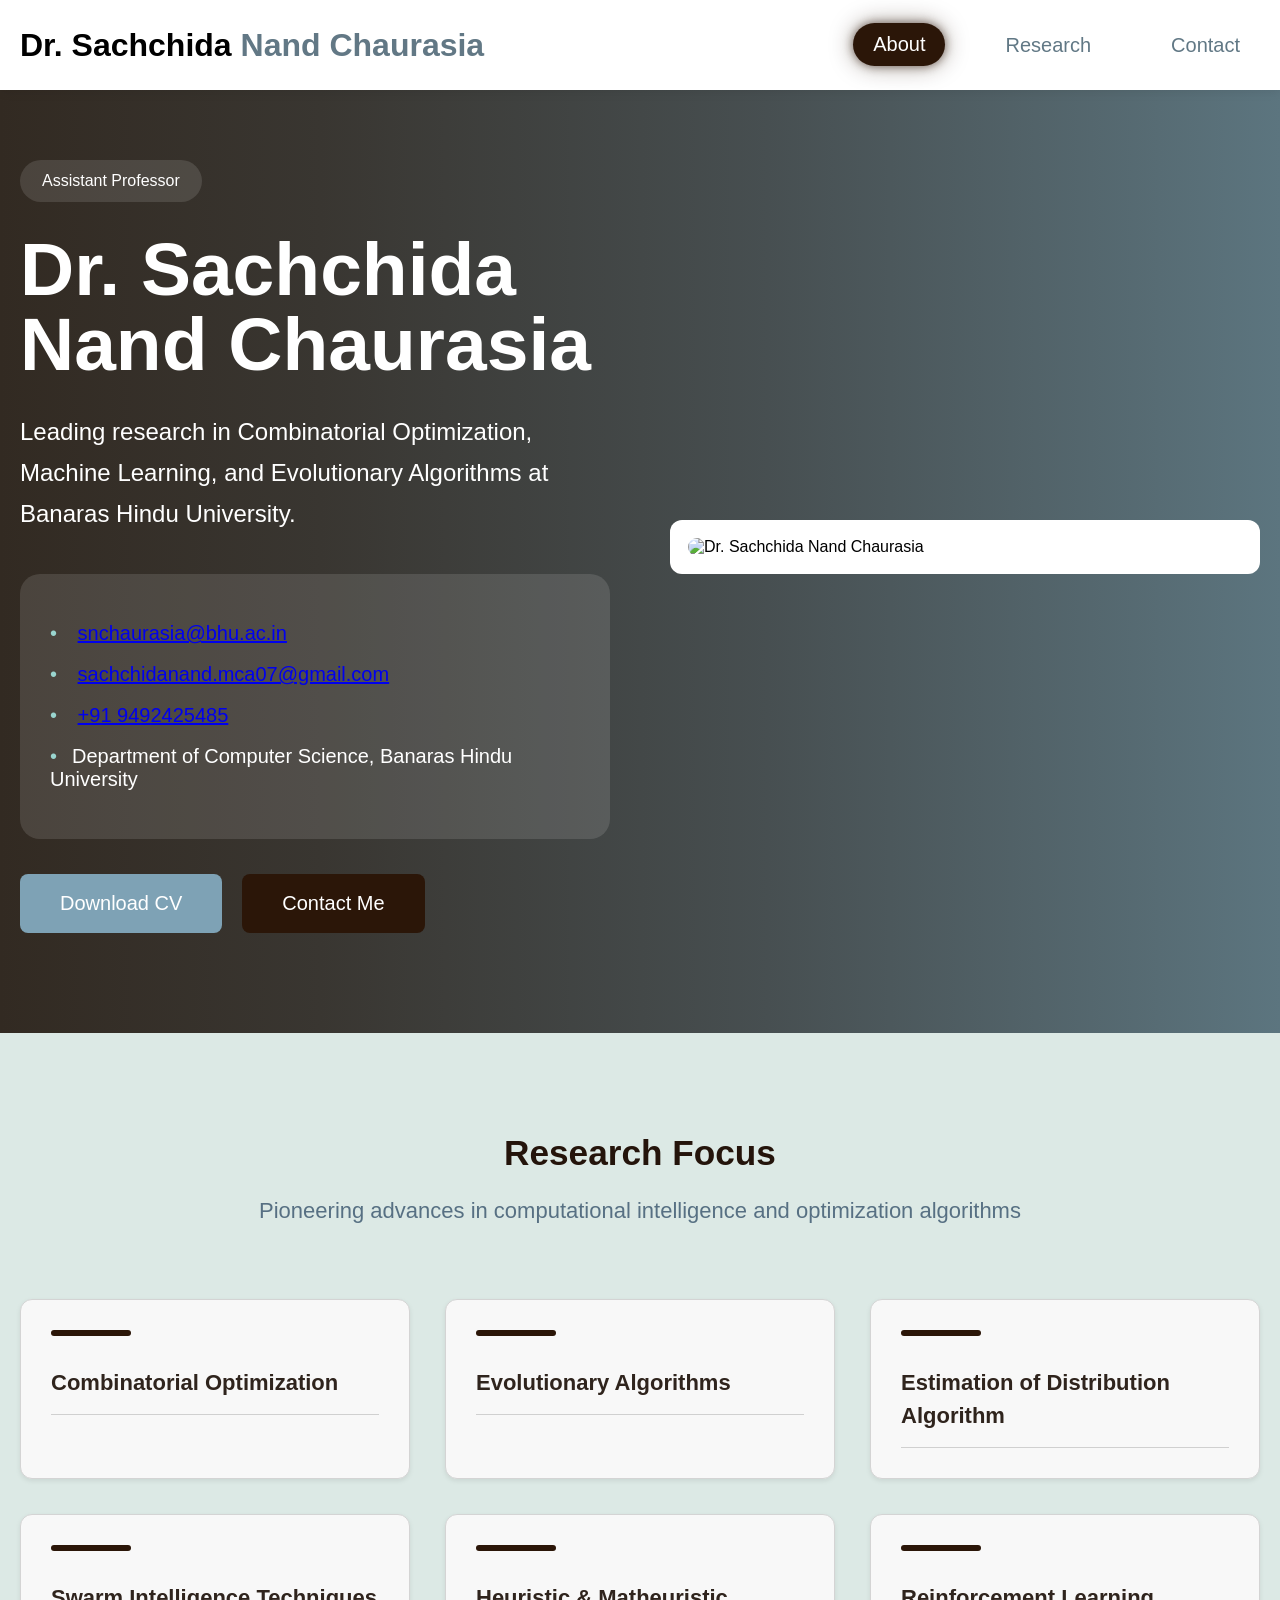
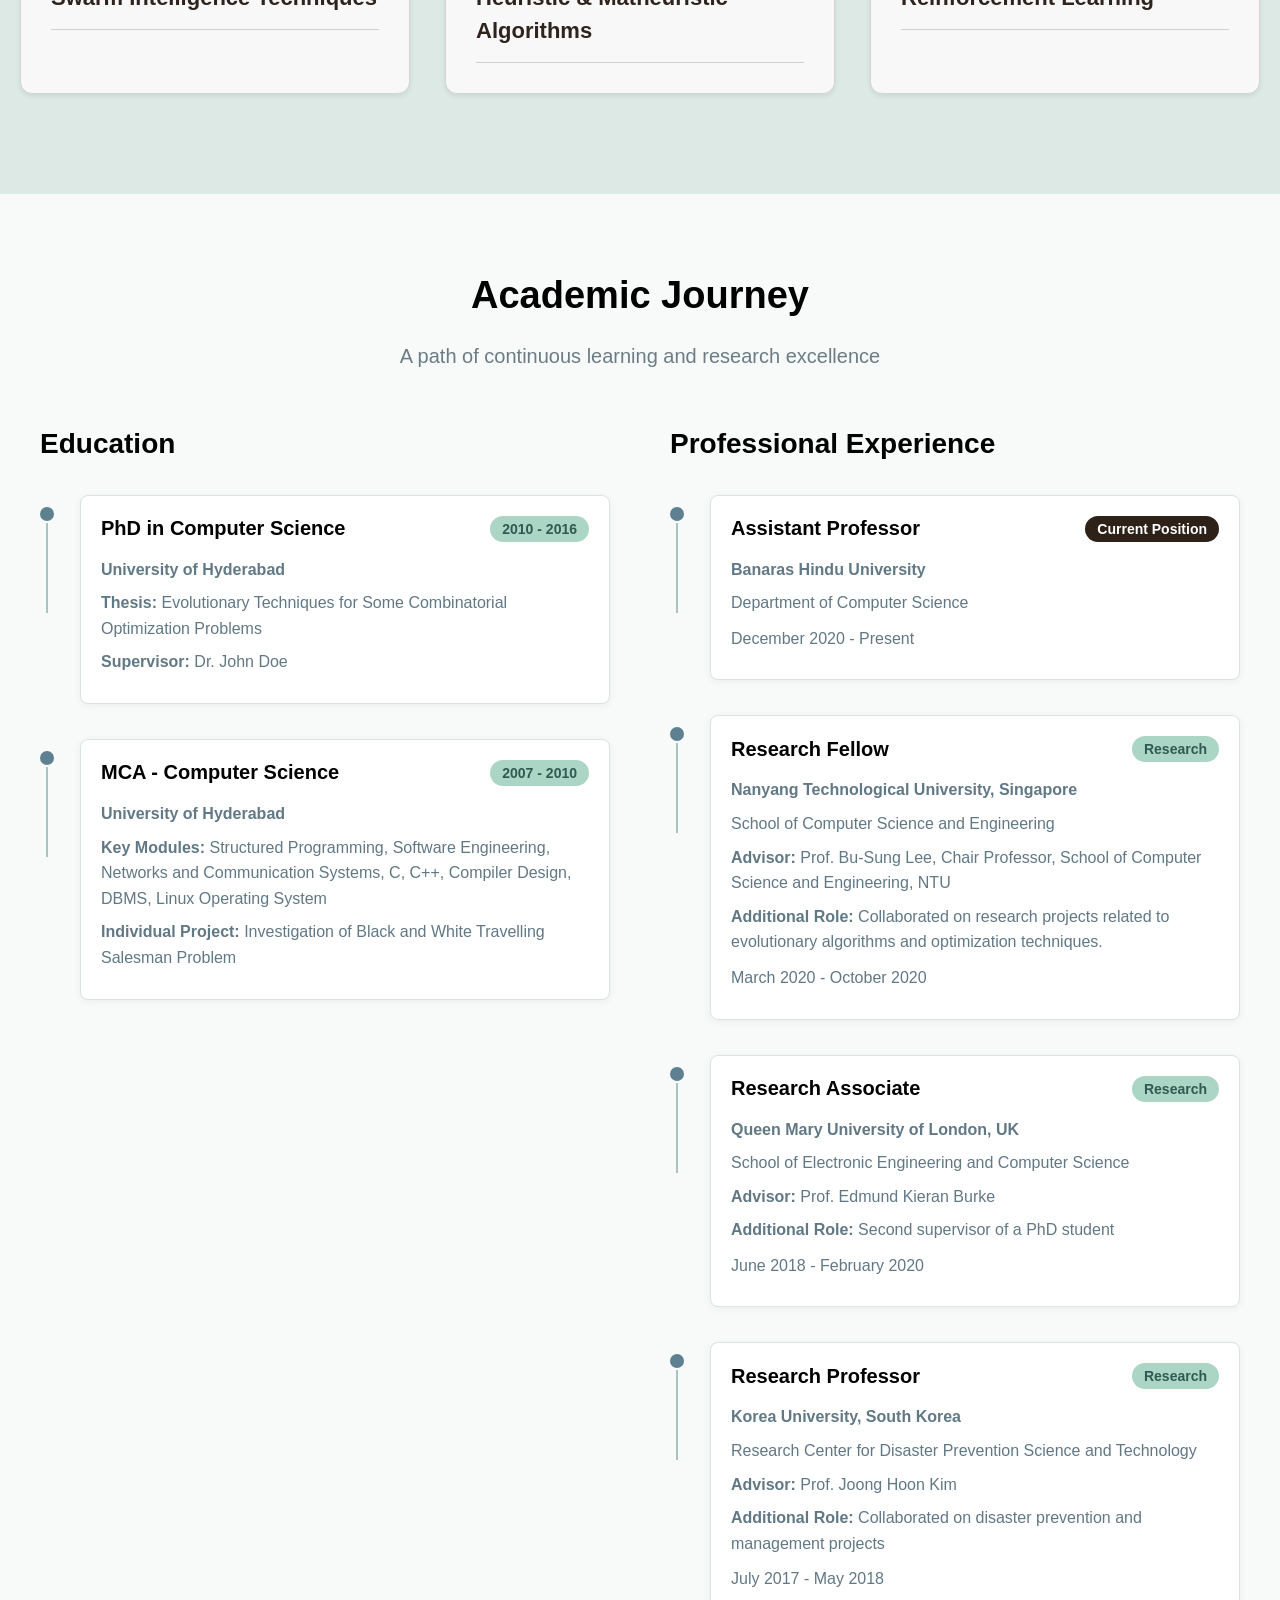
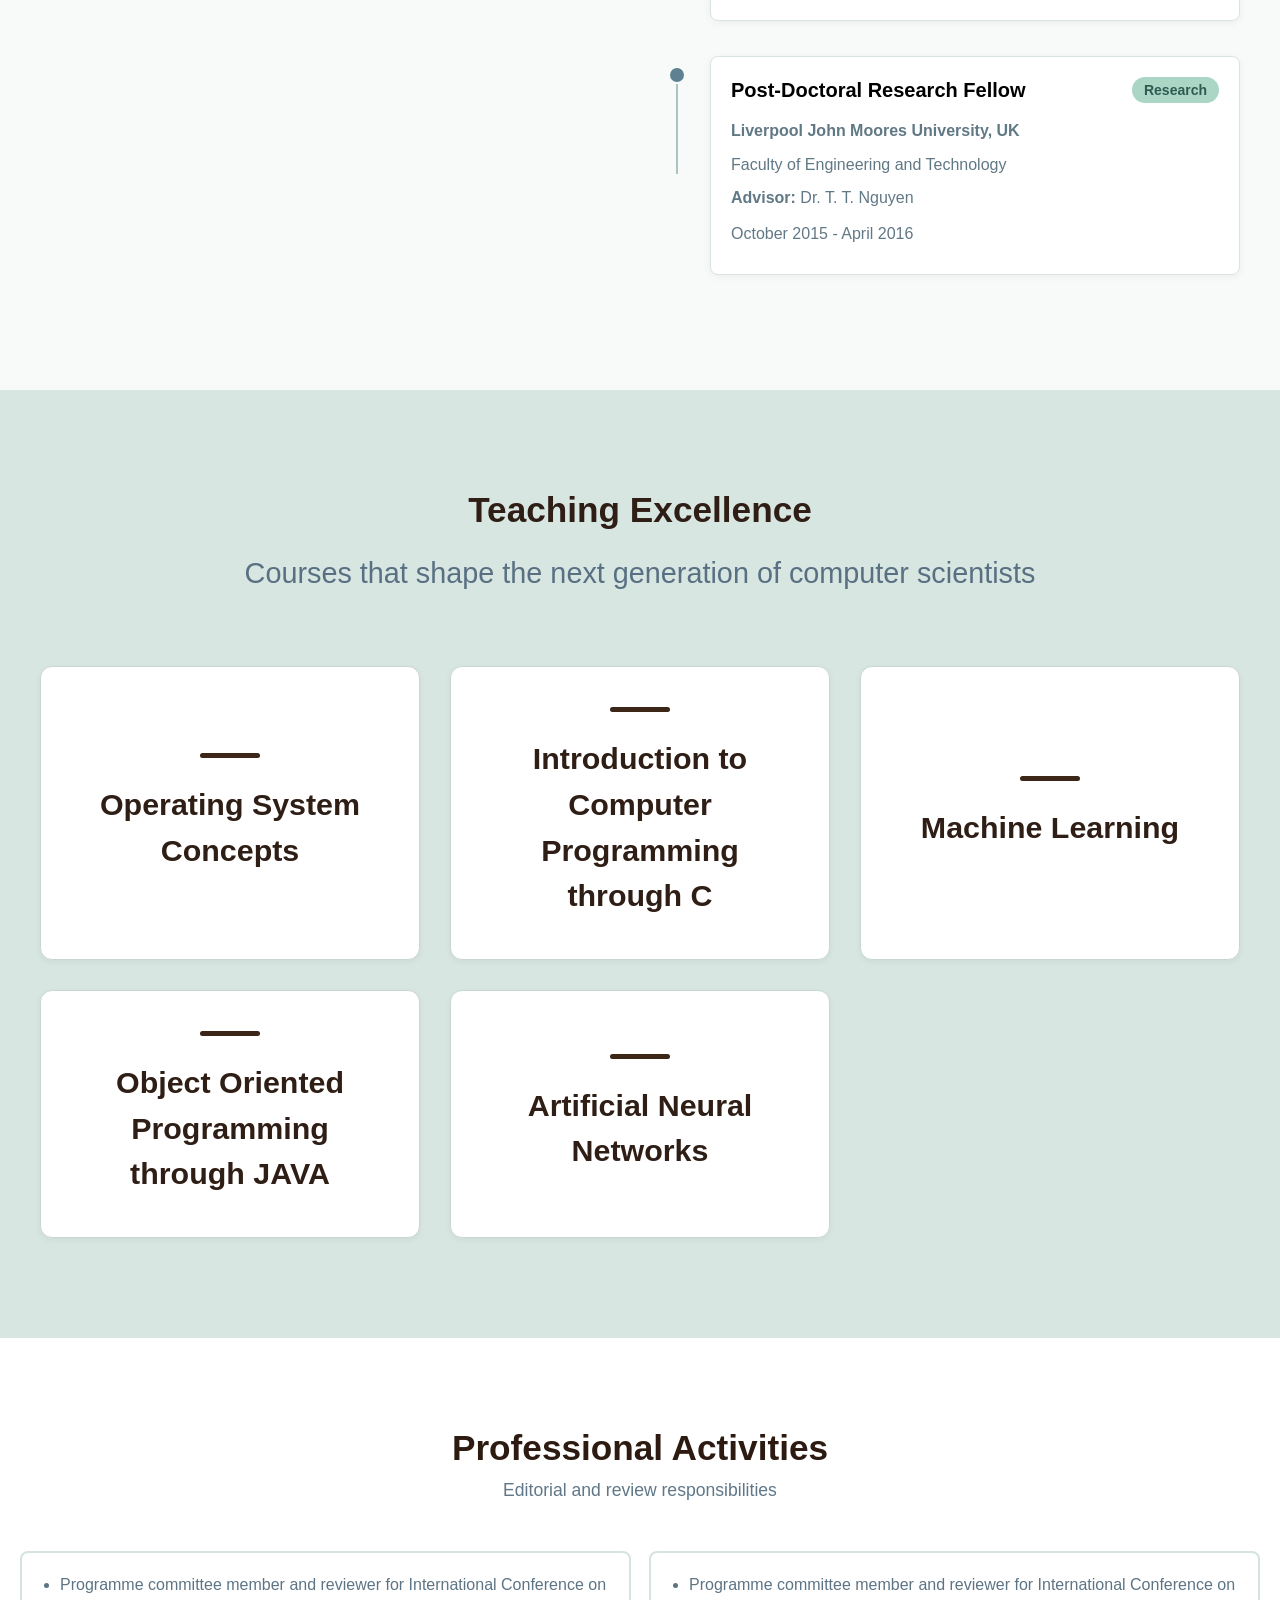
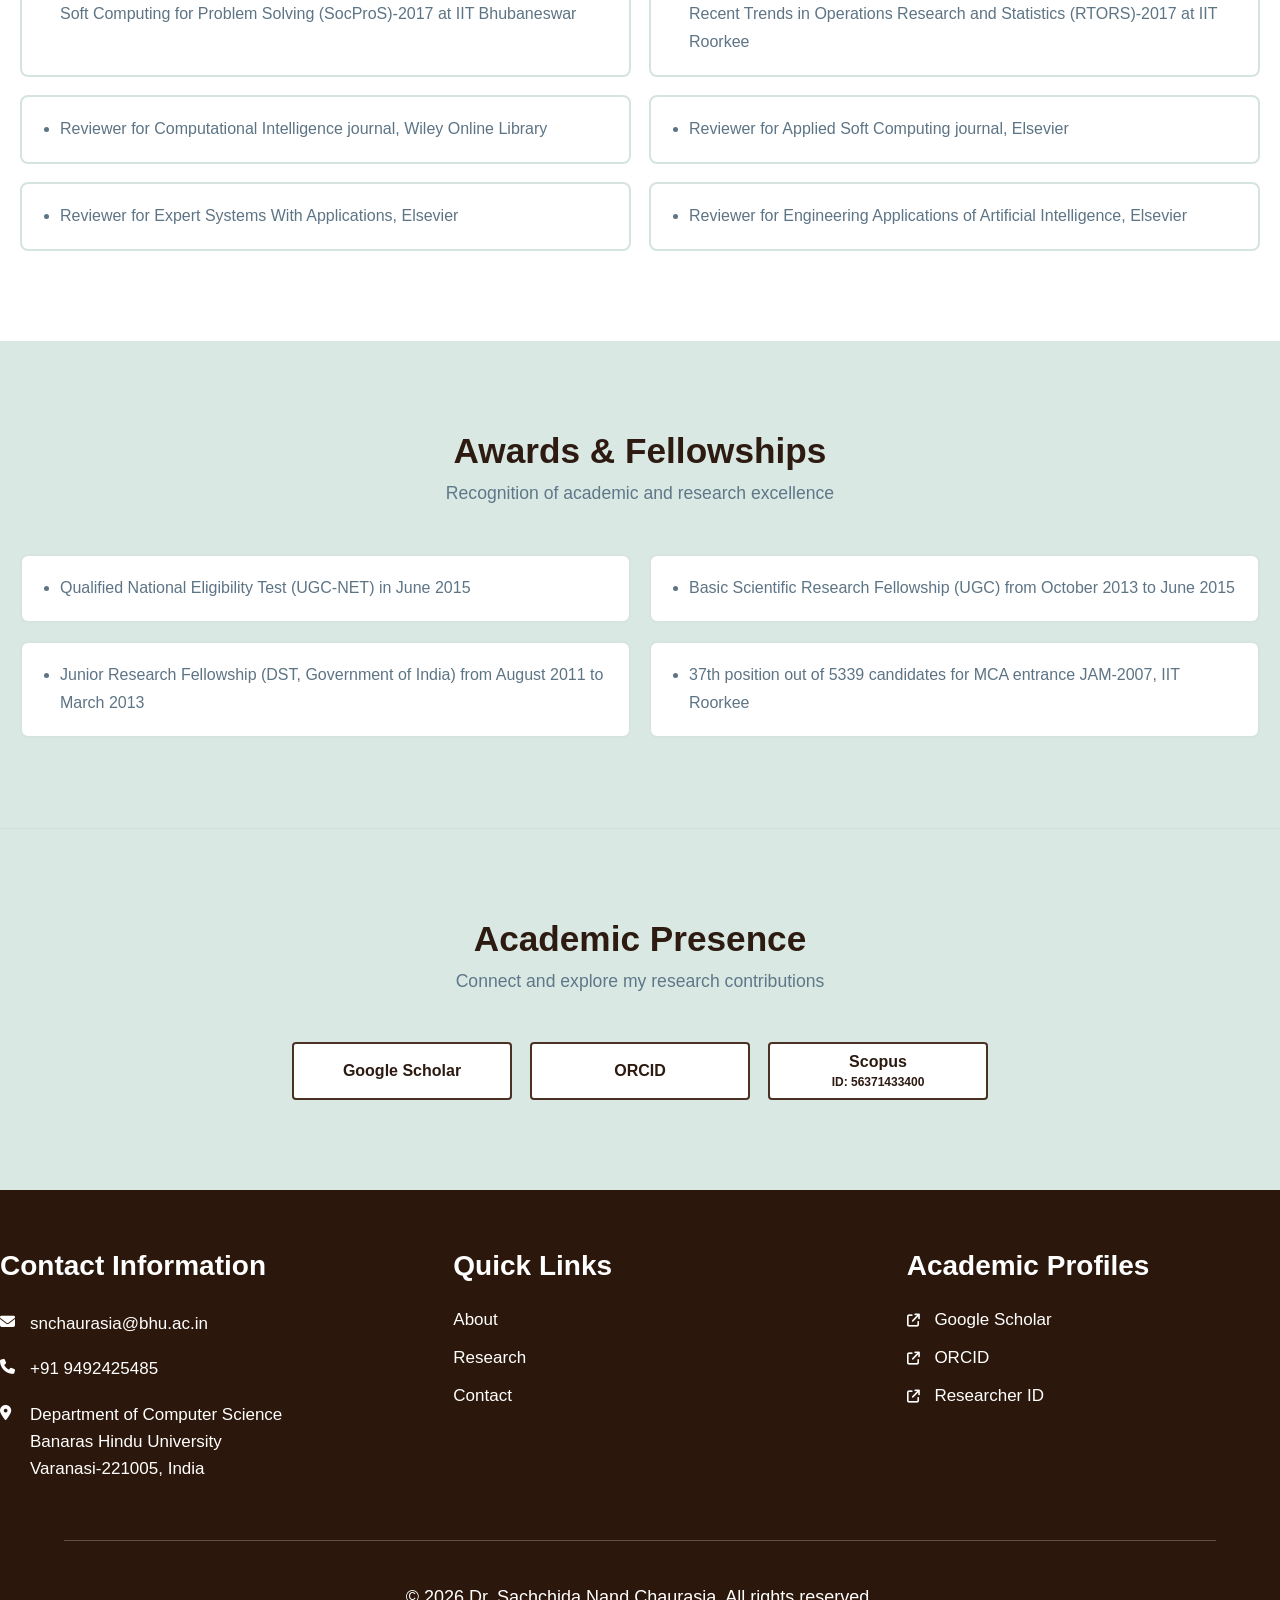
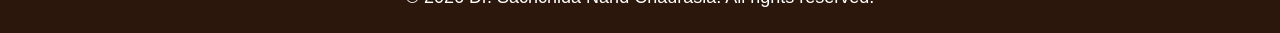
==== index.html @ 8d9a961c "Update index.html" ====
<!DOCTYPE html>
<html lang="en">

<!-- <head>
    <meta charset="UTF-8">
    <meta name="viewport" content="width=device-width, initial-scale=1.0">
    <title>Dr. Sachchida Nand Chaurasia</title>

    <link rel="stylesheet" href="style.css">
</head> -->

<head>
    <link rel="preload"
      as="image"
      href="images/profile.jpg">
    <meta charset="UTF-8">
    <meta name="viewport" content="width=device-width, initial-scale=1.0">

    <title>Dr. Sachchida Nand Chaurasia | Assistant Professor | BHU</title>

    <!-- SEO -->
    <meta name="description"
        content="Official website of Dr. Sachchida Nand Chaurasia, Assistant Professor, Department of Computer Science, Banaras Hindu University. Research interests include Combinatorial Optimization, Machine Learning, Evolutionary Algorithms, Reinforcement Learning, and Swarm Intelligence.">

    <meta name="author" content="Dr. Sachchida Nand Chaurasia">

    <meta name="keywords"
        content="Sachchida Nand Chaurasia, BHU, Computer Science, Machine Learning, Evolutionary Algorithms, Combinatorial Optimization, Reinforcement Learning, Research">

    <meta name="robots" content="index, follow">
    <meta name="googlebot" content="index, follow">

    <!-- Theme Color -->
    <meta name="theme-color" content="#2b1608">

    <!-- Canonical URL -->
    <link rel="canonical" href="https://vikasyadav072007-pixel.github.io/mywebsite/">

    <!-- Favicon -->
    <link rel="icon" type="image/png" sizes="32x32" href="bhulogo.png">
<link rel="apple-touch-icon" href="bhulogo.png">

    <!-- Open Graph (WhatsApp, LinkedIn, Facebook Preview) -->
    <meta property="og:title" content="Dr. Sachchida Nand Chaurasia | Assistant Professor | BHU">

    <meta property="og:description"
        content="Assistant Professor, Department of Computer Science, Banaras Hindu University. Research in Combinatorial Optimization, Machine Learning and Evolutionary Algorithms.">

    <meta property="og:type" content="website">

    <meta property="og:url" content="https://vikasyadav072007-pixel.github.io/mywebsite/">

    <meta property="og:site_name" content="Dr. Sachchida Nand Chaurasia">
    <meta property="og:locale"
content="en_US">

   <meta property="og:image"
content="https://vikasyadav072007-pixel.github.io/mywebsite/images/share-preview.jpg">
    <meta property="og:image:secure_url"
content="https://vikasyadav072007-pixel.github.io/mywebsite/images/share-preview.jpg">
    <meta property="og:image:width" content="1200">
<meta property="og:image:height" content="630">
    <meta property="og:image:type" content="image/jpeg">

<meta property="og:image:alt"
content="Dr. Sachchida Nand Chaurasia, Assistant Professor, Banaras Hindu University">

    <!-- Twitter / X Preview -->
    <meta name="twitter:card" content="summary_large_image">

    <meta name="twitter:title" content="Dr. Sachchida Nand Chaurasia | Assistant Professor | BHU">

    <meta name="twitter:description"
        content="Assistant Professor, Department of Computer Science, Banaras Hindu University.">

   <meta name="twitter:image"
content="https://vikasyadav072007-pixel.github.io/mywebsite/images/share-preview.jpg">
    <meta name="twitter:url"
content="https://vikasyadav072007-pixel.github.io/mywebsite/">
    <meta name="twitter:image:alt"
content="Dr. Sachchida Nand Chaurasia">

    <!-- Google Fonts -->
    <link rel="preconnect" href="https://fonts.googleapis.com">

    <link rel="preconnect" href="https://fonts.gstatic.com" crossorigin>

    <link href="https://fonts.googleapis.com/css2?family=Inter:wght@300;400;500;600;700&display=swap" rel="stylesheet">

    <!-- Main CSS -->
    <link rel="stylesheet" href="style.css">
    <link rel="stylesheet" href="https://cdnjs.cloudflare.com/ajax/libs/font-awesome/6.6.0/css/all.min.css">

</head>

<body>
    <nav>
        <div class="nav-container">

            <div class="logo">
                Dr. Sachchida <span>Nand Chaurasia</span>
            </div>

            <div class="menu-toggle">
                ☰
            </div>

            <div class="nav-links">
                <a href="index.html" class="active">About</a>
                <a href="res.html">Research</a>
                <a href="contact222222.html">Contact</a>
            </div>

        </div>
    </nav>

    <!-- <nav>
        <div class="nav-container">

            <div class="logo">
                Dr. Sachchida <span>Nand Chaurasia</span>
            </div>

            <div class="nav-links">
                <a href="index.html" class="active">About</a>
                <a href="https://nand-scholar-space.vercel.app/research">Research</a>
                <a href="contact222222.html">Contact</a>
            </div>
        </div>
    </nav> -->

    <section id="about" class="hero">
        <div class="hero-container">

            <div class="left">

                <div class="tag">
                    Assistant Professor
                </div>

                <h1>
                    Dr. Sachchida Nand
                    Chaurasia
                </h1>

                <p class="description">
                    Leading research in Combinatorial Optimization,
                    Machine Learning, and Evolutionary Algorithms
                    at Banaras Hindu University.
                </p>

                <div class="info-box">
                    <ul>
                        <li>
                            <a href="mailto:snchaurasia@bhu.ac.in">
                                snchaurasia@bhu.ac.in
                            </a>
                        </li>
                        <li>
                            <a href="mailto:sachchidanand.mca07@gmail.com">
                                sachchidanand.mca07@gmail.com
                            </a>
                        </li>
                        <!-- <li>sachchidanand.mca07@gmail.com</li> -->
                        <li>
                            <a href="tel:+919492425485">
                                +91 9492425485
                            </a>
                        </li>
                        <li>Department of Computer Science, Banaras Hindu University</li>
                    </ul>
                </div>

                <div class="buttons">
                    <a href="Sachchida_CV.pdf" target="_blank" download class="btn cv">
                        Download CV
                    </a>

                    <a href="contact222222.html" class="btn contact">
                        Contact Me
                    </a>
                </div>

            </div>

            <div class="image-card">
                <img src="https://nand-scholar-space.vercel.app/assets/file-bHe4tabh.jpeg" loading="lazy"
                    alt="Dr. Sachchida Nand Chaurasia">
            </div>
        </div>
    </section>
    <!-- Research Focus Section -->

    <section id="research">
        <div class="container">
            <div class="research-header">

                <h2>Research Focus</h2>

                <p>
                    Pioneering advances in computational intelligence
                    and optimization algorithms
                </p>

            </div>

            <div class="research-grid">

                <div class="research-card">
                    <div class="line"></div>
                    <h3>Combinatorial Optimization</h3>
                </div>

                <div class="research-card">
                    <div class="line"></div>
                    <h3>Evolutionary Algorithms</h3>
                </div>

                <div class="research-card">
                    <div class="line"></div>
                    <h3>Estimation of Distribution Algorithm</h3>
                </div>

                <div class="research-card">
                    <div class="line"></div>
                    <h3>Swarm Intelligence Techniques</h3>
                </div>

                <div class="research-card">
                    <div class="line"></div>
                    <h3>Heuristic & Matheuristic Algorithms</h3>
                </div>

                <div class="research-card">
                    <div class="line"></div>
                    <h3>Reinforcement Learning</h3>
                </div>

            </div>
        </div>
    </section>
    <section id="academic-journey">
        <div class="container">

            <!-- Section Heading -->
            <div class="section-header">
                <h1>Academic Journey</h1>
                <br>
                <p>A path of continuous learning and research excellence</p>
            </div>

            <div class="timeline-wrapper">

                <!-- ================= EDUCATION ================= -->
                <div class="timeline-column">
                    <h2>Education</h2>

                    <div class="timeline">

                        <!-- PhD -->
                        <div class="timeline-item">
                            <div class="timeline-dot"></div>

                            <div class="card">
                                <div class="card-top">
                                    <h3>PhD in Computer Science</h3>
                                    <span class="badge"><b>2010 - 2016</b></span>
                                </div>

                                <p class="university">University of Hyderabad</p>

                                <p>
                                    <strong>Thesis:</strong> Evolutionary Techniques for Some
                                    Combinatorial Optimization Problems
                                </p>

                                <p>
                                    <strong>Supervisor:</strong> Dr. John Doe
                                </p>
                            </div>
                        </div>

                        <!-- MCA -->
                        <div class="timeline-item">
                            <div class="timeline-dot"></div>

                            <div class="card">
                                <div class="card-top">
                                    <h3>MCA - Computer Science</h3>
                                    <span class="badge"><b>2007 - 2010</b></span>
                                </div>

                                <p class="university">University of Hyderabad</p>

                                <p>
                                    <strong>Key Modules:</strong> Structured Programming,
                                    Software Engineering, Networks and Communication Systems,
                                    C, C++, Compiler Design, DBMS, Linux Operating System
                                </p>

                                <p>
                                    <strong>Individual Project:</strong>
                                    Investigation of Black and White Travelling Salesman Problem
                                </p>
                            </div>
                        </div>

                    </div>
                </div>

                <!-- ================= EXPERIENCE ================= -->
                <div class="timeline-column">
                    <h2>Professional Experience</h2>

                    <div class="timeline">

                        <!-- Assistant Professor -->
                        <div class="timeline-item">
                            <div class="timeline-dot"></div>

                            <div class="card">
                                <div class="card-top">
                                    <h3>Assistant Professor</h3>
                                    <span class="badge dark"><b>Current Position</b></span>
                                </div>

                                <p class="university">
                                    Banaras Hindu University
                                </p>

                                <p>Department of Computer Science</p>

                                <p class="date">
                                    December 2020 - Present
                                </p>
                            </div>
                        </div>

                        <!-- Research Fellow -->
                        <div class="timeline-item">
                            <div class="timeline-dot"></div>

                            <div class="card">
                                <div class="card-top">
                                    <h3>Research Fellow</h3>
                                    <span class="badge"><b>Research</b></span>
                                </div>

                                <p class="university">
                                    Nanyang Technological University, Singapore
                                </p>

                                <p>
                                    School of Computer Science and Engineering
                                </p>

                                <p>
                                    <strong>Advisor:</strong> Prof. Bu-Sung Lee, Chair Professor, School of Computer
                                    Science and Engineering, NTU

                                </p>

                                <p>
                                    <strong>Additional Role:</strong>
                                    Collaborated on research projects related to
                                    evolutionary algorithms and optimization techniques.
                                </p>

                                <p class="date">
                                    March 2020 - October 2020
                                </p>
                            </div>
                        </div>

                        <!-- Research Associate -->
                        <div class="timeline-item">
                            <div class="timeline-dot"></div>

                            <div class="card">
                                <div class="card-top">
                                    <h3>Research Associate</h3>
                                    
                                    <span class="badge"><b>Research</b></span>
                                </div>

                                <p class="university">
                                    Queen Mary University of London, UK
                                </p>

                                <p>
                                    School of Electronic Engineering and Computer Science
                                </p>

                                <p>
                                    <strong>Advisor:</strong>
                                    Prof. Edmund Kieran Burke
                                </p>

                                <p>
                                    <strong>Additional Role:</strong>
                                    Second supervisor of a PhD student
                                </p>

                                <p class="date">
                                    June 2018 - February 2020
                                </p>
                            </div>
                        </div>

                        <!-- Research Professor -->
                        <div class="timeline-item">
                            <div class="timeline-dot"></div>

                            <div class="card">
                                <div class="card-top">
                                    <h3>Research Professor</h3>
                                    <span class="badge"><b>Research</b></span>
                                </div>

                                <p class="university">
                                    Korea University, South Korea
                                </p>

                                <p>
                                    Research Center for Disaster Prevention Science and Technology
                                </p>

                                <p>
                                    <strong>Advisor:</strong>
                                    Prof. Joong Hoon Kim
                                </p>

                                <p>
                                    <strong>Additional Role:</strong>
                                    Collaborated on disaster prevention and management projects
                                </p>

                                <p class="date">
                                    July 2017 - May 2018
                                </p>
                            </div>
                        </div>

                        <!-- Post Doctoral Fellow -->
                        <div class="timeline-item">
                            <div class="timeline-dot"></div>

                            <div class="card">
                                <div class="card-top">
                                    <h3>Post-Doctoral Research Fellow</h3>
                                    <span class="badge"><b>Research</b></span>
                                </div>

                                <p class="university">
                                    Liverpool John Moores University, UK
                                </p>

                                <p>
                                    Faculty of Engineering and Technology
                                </p>

                                <p>
                                    <strong>Advisor:</strong>
                                    Dr. T. T. Nguyen
                                </p>

                                <p class="date">
                                    October 2015 - April 2016
                                </p>
                            </div>
                        </div>

                    </div>
                </div>

            </div>

        </div>
    </section>
    <section id="teaching-excellence">
        <div class="container">

            <div class="section-header">
                <h2>Teaching Excellence</h2>
                <p>Courses that shape the next generation of computer scientists</p>
            </div>

            <div class="courses-grid">

                <div class="course-card">
                    <span class="card-line"></span>
                    <h3>Operating System Concepts</h3>
                </div>

                <div class="course-card">
                    <span class="card-line"></span>
                    <h3>Introduction to Computer Programming through C</h3>
                </div>

                <div class="course-card">
                    <span class="card-line"></span>
                    <h3>Machine Learning</h3>
                </div>

                <div class="course-card">
                    <span class="card-line"></span>
                    <h3>Object Oriented Programming through JAVA</h3>
                </div>

                <div class="course-card">
                    <span class="card-line"></span>
                    <h3>Artificial Neural Networks</h3>
                </div>

            </div>

        </div>
    </section>
    <!-- =========================================
     PROFESSIONAL ACTIVITIES
========================================= -->

    <section id="professional-activities">
        <div class="container">

            <div class="section-header">
                <h2>Professional Activities</h2>
                <p>Editorial and review responsibilities</p>
            </div>

            <div class="activities-grid">

                <div class="activity-card">
                    <ul>
                        <li>
                            Programme committee member and reviewer for
                            International Conference on Soft Computing for
                            Problem Solving (SocProS)-2017 at IIT Bhubaneswar
                        </li>
                    </ul>
                </div>

                <div class="activity-card">
                    <ul>
                        <li>
                            Programme committee member and reviewer for
                            International Conference on Recent Trends in
                            Operations Research and Statistics (RTORS)-2017
                            at IIT Roorkee
                        </li>
                    </ul>
                </div>

                <div class="activity-card">
                    <ul>
                        <li>
                            Reviewer for Computational Intelligence journal,
                            Wiley Online Library
                        </li>
                    </ul>
                </div>

                <div class="activity-card">
                    <ul>
                        <li>
                            Reviewer for Applied Soft Computing journal,
                            Elsevier
                        </li>
                    </ul>
                </div>

                <div class="activity-card">
                    <ul>
                        <li>
                            Reviewer for Expert Systems With Applications,
                            Elsevier
                        </li>
                    </ul>
                </div>

                <div class="activity-card">
                    <ul>
                        <li>
                            Reviewer for Engineering Applications of Artificial
                            Intelligence, Elsevier
                        </li>
                    </ul>
                </div>

            </div>

        </div>
    </section>


    <!-- =========================================
     AWARDS & FELLOWSHIPS
========================================= -->

    <section id="awards-fellowships">
        <div class="container">

            <div class="section-header">
                <h2>Awards & Fellowships</h2>
                <p>Recognition of academic and research excellence</p>
            </div>

            <div class="awards-grid">

                <div class="award-card">
                    <ul>
                        <li>
                            Qualified National Eligibility Test
                            (UGC-NET) in June 2015
                        </li>
                    </ul>
                </div>

                <div class="award-card">
                    <ul>
                        <li>
                            Basic Scientific Research Fellowship (UGC)
                            from October 2013 to June 2015
                        </li>
                    </ul>
                </div>

                <div class="award-card">
                    <ul>
                        <li>
                            Junior Research Fellowship (DST, Government of India)
                            from August 2011 to March 2013
                        </li>
                    </ul>
                </div>

                <div class="award-card">
                    <ul>
                        <li>
                            37th position out of 5339 candidates for MCA
                            entrance JAM-2007, IIT Roorkee
                        </li>
                    </ul>
                </div>

            </div>

        </div>
    </section>


    <!-- =========================================
     ACADEMIC PRESENCE
========================================= -->

    <section id="academic-presence">
        <div class="container">

            <div class="section-header">
                <h2>Academic Presence</h2>
                <p>Connect and explore my research contributions</p>
            </div>

            <div class="profile-links">

                <a href="https://scholar.google.co.in/citations?user=2uT767IAAAAJ&hl=en" target="_blank"
                    rel="noopener noreferrer" class="profile-btn">
                    Google Scholar
                </a>

                <a href="https://orcid.org/0000-0002-0635-0808" target="_blank" rel="noopener noreferrer"
                    class="profile-btn">
                    ORCID
                </a>

                <a href="https://www.scopus.com/authid/detail.uri?authorId=56374333400" target="_blank"
                    rel="noopener noreferrer" class="profile-btn">
                    <span>Scopus</span>
                    <small>ID: 56371433400</small>
                </a>

            </div>

        </div>
    </section>


    <!-- =========================================
     FOOTER
========================================= -->

    <footer id="site-footer">
    <div class="footer-container">

        <!-- Contact Information -->
        <div class="footer-column">
            <h3>Contact Information</h3>

            <div class="footer-item">
                <i class="fas fa-envelope"></i>
                <a href="mailto:snchaurasia@bhu.ac.in">
                    snchaurasia@bhu.ac.in
                </a>
            </div>

            <div class="footer-item">
                <i class="fas fa-phone"></i>
                <a href="tel:+919492425485">
                    +91 9492425485
                </a>
            </div>

            <div class="footer-item address">
                <i class="fas fa-location-dot"></i>
                <p>
                    Department of Computer Science<br>
                    Banaras Hindu University<br>
                    Varanasi-221005, India
                </p>
            </div>

        </div>

        <!-- Quick Links -->
        <div class="footer-column">
            <h3>Quick Links</h3>

            <ul>
                <li><a href="#about">About</a></li>
                <li><a href="res.html">Research</a></li>
                <li><a href="contact222222.html">Contact</a></li>
            </ul>

        </div>

        <!-- Academic Profiles -->
        <div class="footer-column">
            <h3>Academic Profiles</h3>

            <ul>
                <li>
                    <a href="https://scholar.google.co.in/citations?user=2uT767IAAAAJ&hl=en" target="_blank"
                    rel="noopener noreferrer">
                        <i class="fas fa-arrow-up-right-from-square"></i>
                        Google Scholar
                    </a>
                </li>

                <li>
                    <a href="https://orcid.org/0000-0002-0635-0808" target="_blank" rel="noopener noreferrer">
                        <i class="fas fa-arrow-up-right-from-square"></i>
                        ORCID
                    </a>
                </li>

                <li>
                    <a href="https://www.webofscience.com/wos/author/record/E-1946-2016" target="_blank"">
                        <i class="fas fa-arrow-up-right-from-square"></i>
                        Researcher ID
                    </a>
                </li>
            </ul>

        </div>

    </div>

    <hr>

    <!-- <div class="copyright">
        &copy; 2024 Dr. Sachchida Nand Chaurasia. All rights reserved.
    </div> -->
    <div class="copyright">
        <br>
            © <span id="year"></span> Dr. Sachchida Nand Chaurasia. All rights reserved.
            <br>
        </div>

</footer>

    <script src="script.js"></script>
    <!-- <body> -->

    <!-- Your page content -->
    <script>
        document.getElementById("year").textContent =
            new Date().getFullYear();
    </script>
    <script>
        document.querySelectorAll('a').forEach(link => {

            link.addEventListener('click', function (e) {

                const href = this.getAttribute('href');

                if (
                    href &&
                    !href.startsWith('#') &&
                    !href.startsWith('http') &&
                    !this.hasAttribute('target')
                ) {
                    e.preventDefault();

                    document.body.classList.add('fade-out');

                    setTimeout(() => {
                        window.location.href = href;
                    }, 600);
                }
            });
        });
    </script>
    <!-- <script>
        document.querySelectorAll('a').forEach(link => {

            link.addEventListener('click', function (e) {

                const href = this.getAttribute('href');

                if (
                    href &&
                    !href.startsWith('#') &&
                    !href.startsWith('http')
                ) {
                    e.preventDefault();

                    document.body.classList.add('fade-out');

                    setTimeout(() => {
                        window.location.href = href;
                    }, 600);
                }
            });

        });
    </script> -->
    <script>
        /* =====================================
           SCROLL ANIMATION (FADE IN)
        ===================================== */

        const sections = document.querySelectorAll("section");

        const observer = new IntersectionObserver(entries => {
            entries.forEach(entry => {
                if (entry.isIntersecting) {
                    entry.target.classList.add("show");
                }
            });
        }, {
            threshold: 0.15
        });

        sections.forEach(section => {
            observer.observe(section);
        });


        /* =====================================
           SCROLL SPY (ACTIVE NAV AUTO HIGHLIGHT)
        ===================================== */

        /* const navLinks = document.querySelectorAll(".nav-links a");
        
        window.addEventListener("scroll", () => {
            let current = "";
        
            sections.forEach(section => {
                const sectionTop = section.offsetTop - 150;
                const sectionHeight = section.clientHeight;
        
                if(pageYOffset >= sectionTop){
                    current = section.getAttribute("id");
                }
            });
        
            navLinks.forEach(link => {
                link.classList.remove("active");
                if(link.getAttribute("href") === "#" + current){
                    link.classList.add("active");
                }
            });
        }); */

    </script>
    <script>
        const menuToggle = document.querySelector(".menu-toggle");
        const navLinks = document.querySelector(".nav-links");

        menuToggle.addEventListener("click", () => {
            navLinks.classList.toggle("show");
        });

        document.querySelectorAll(".nav-links a")
            .forEach(link => {
                link.addEventListener("click", () => {
                    navLinks.classList.remove("show");
                });
            });
    </script>
    <button id="topBtn">↑</button>
    <script>
        const topBtn = document.getElementById("topBtn");

        window.addEventListener("scroll", () => {
            if (window.scrollY > 300) {
                topBtn.style.display = "block";
            } else {
                topBtn.style.display = "none";
            }
        });

        topBtn.addEventListener("click", () => {
            window.scrollTo({
                top: 0,
                behavior: "smooth"
            });
        });
    </script>
</body>


</html>
---- style.css ----
html{
    scroll-behavior: smooth;
}

*{
    margin:0;
    padding:0;
    box-sizing:border-box;
    font-family:Arial, Helvetica, sans-serif;
}
/* Page load animation */

body{
    opacity:0;
    animation:fadeIn .6s ease forwards;
}

@keyframes fadeIn{
    from{
        opacity:0;
        transform:translateY(15px);
    }
    to{
        opacity:1;
        transform:translateY(0);
    }
}

.fade-out{
    opacity:0;
    transform:translateY(-15px);
    transition:all .6s ease;
}
body{
    min-height:100vh;
     background:
        linear-gradient(
            90deg,
            rgba(50,42,34,1) 0%,
            rgba(57,54,49,1) 25%,
            rgba(71,79,81,1) 60%,
            rgba(92,117,127,1) 100%
        );
    /* background:linear-gradient(
        90deg,
        #2b1608 0%,
        #40464b 40%,
        #6c8898 100%
    ); */
}

.nav-links a{
    text-decoration:none;
    color:#617885;
    font-size:20px;

    padding:10px 20px;
    border-radius:30px;
    transition:0.3s ease;
}

/* Hover effect */
.nav-links a:hover{
    background:#000;
    color:#fff;
}

/* Active (current page) */
.nav-links a.active{
    background:#2b1608;
    color:#fff;
    padding:10px 20px;
    border-radius:30px;

    /* 🔥 Glow effect */
    box-shadow: 0 0 10px rgba(43, 22, 8, 0.6),
                0 0 25px rgba(43, 22, 8, 0.4);

    transform: translateY(-1px);
    transition: all 0.3s ease;
}

/* =========================
   GLOBAL SECTION SPACING
   (PUT THIS EARLY - IMPORTANT)
========================= */
#about{
    scroll-margin-top: 90px;
}

#research,
#academic-journey,
#teaching-excellence,
#professional-activities,
#awards-fellowships,
#academic-presence{
    padding-top:150px;
    padding-bottom:150px;
}
/* Navbar */
/* Global Container */

.container{
    width:100%;
    max-width:1400px;
    margin:0 auto;
    padding:0 20px;
}

nav{
    height:90px;
    background:white;

    /* FIXED HEADER ADDED HERE */
    position: sticky;
    top: 0;
    z-index: 1000;

    box-shadow: 0 2px 10px rgba(0,0,0,0.08);
}

.nav-container{
    max-width:1400px;
    height:100%;
    margin:0 auto;
    padding:0 20px;

    display:flex;
    justify-content:space-between;
    align-items:center;
}

.logo{
    font-size:32px;
    font-weight:bold;
}

.logo span{
    color:#627885;
}

.nav-links{
    display:flex;
    gap:40px;
}

.nav-links a{
    text-decoration:none;
    color:#617885;
    font-size:20px;
}

/* .active{
    background:#2b1608;
    color:white !important;
    padding:15px 35px;
    border-radius:40px;
} */

/* Hero Section */

.hero{
    padding:70px 0 100px;
}

.hero-container{
    max-width:1400px;
    margin:0 auto;
    padding:0 20px;

    display:grid;
    grid-template-columns:1fr 1fr;
    gap:60px;
    align-items:center;
}

.tag{
    display:inline-block;

    background:rgba(255,255,255,.12);

    color:white;

    padding:12px 22px;

    border-radius:30px;

    margin-bottom:30px;
}

.hero h1{
    color:white;

    font-size:75px;

    line-height:1;
}

.description{
    margin-top:30px;

    color:white;

    font-size:24px;

    line-height:1.7;
}

.info-box{
    margin-top:40px;

    background:rgba(255,255,255,.12);

    padding:30px;

    border-radius:20px;
}

.info-box ul{
    list-style:none;
}

.info-box li{
    color:white;

    font-size:20px;

    margin:18px 0;
}

.info-box li::before{
    content:"•";

    color:#9ad5cf;

    margin-right:15px;
}

.buttons{
    margin-top:35px;

    display:flex;

    gap:20px;
}

.btn{
    text-decoration:none;

    padding:18px 40px;

    border-radius:8px;

    font-size:20px;

    /* font-weight:bold; */
    
}

.cv{
    background:#7ea2b5;
    color:white;
}

.contact{
    background:#2b1608;
    color:white;
}

/* Image */

.image-card{
    background:white;

    padding:18px;

    border-radius:12px;
}

.image-card img{
    width:100%;
    display:block;

    border-radius:10px;
}

/* Responsive */

@media(max-width:1000px){

    .hero-container{
        grid-template-columns:1fr;
    }

    .hero h1{
        font-size:50px;
    }
}
/* =========================
   RESEARCH SECTION
========================= */

#research{
    background:#dce9e5;
    padding:100px 0;
}

.research-header{

    text-align:center;

    margin-bottom:70px;
}

.research-header h2{

    font-size:2.2rem;

    color:#24140b;

    margin-bottom:20px;
}

.research-header p{

    font-size:22px;

    color:#577083;

    max-width:800px;

    margin:auto;

    line-height:1.6;
}

.research-grid{

    display:grid;

    grid-template-columns:repeat(3,1fr);

    gap:35px;
}

.research-card{

    background:#f8f8f8;

    border:1px solid #d4d4d4;

    border-radius:12px;

    padding:30px;

    transition:0.3s;

    box-shadow:0 2px 5px rgba(0,0,0,0.08);
}

.research-card:hover{

    transform:translateY(-8px);

    box-shadow:0 10px 25px rgba(0,0,0,0.12);
}

.line{

    width:80px;

    height:6px;

    background:#2b1608;

    border-radius:20px;

    margin-bottom:30px;
}

.research-card h3{

    font-size:22px;

    color:#2f241d;

    line-height:1.5;

    padding-bottom:15px;

    border-bottom:1px solid #d0d0d0;
}

/* Responsive */

@media(max-width:1100px){

    .research-grid{

        grid-template-columns:repeat(2,1fr);
    }
}

@media(max-width:768px){

    .research-header h2{

        font: size 2.2rem;;
    }

    .research-header p{

        font-size:18px;
    }

    .research-grid{

        grid-template-columns:1fr;
    }
}

#academic-journey {
    padding: 80px 20px;
    background: #f8f9f9;
}

#academic-journey .container {
    max-width: 1400px;
    margin: auto;
}

#academic-journey .section-header {
    text-align: center;
    margin-bottom: 60px;
}

#academic-journey .section-header h1 {
    font-size: 38px;
    margin-bottom: 10px;
    font-weight: 700;
}

#academic-journey .section-header p {
    color: #6b7c86;
    font-size: 20px;
}

#academic-journey .timeline-wrapper {
    display: grid;
    grid-template-columns: 1fr 1fr;
    gap: 60px;
}

#academic-journey .timeline-column h2 {
    margin-bottom: 35px;
    font-size: 28px;
}

#academic-journey .timeline {
    position: relative;
}

#academic-journey .timeline-item::before {
    content: "";
    position: absolute;
    left: 6px;
    top: 28px;      /* starts below dot */
    height: 90px;   /* line length */
    width: 2px;
    background: #a9c3c3;
}
/* #academic-journey .timeline-item:last-child::before {
    display: none;
} */

#academic-journey .timeline-item {
    position: relative;
    padding-left: 40px;
    margin-bottom: 35px;
}

#academic-journey .timeline-dot {
    position: absolute;
    left: 0;
    top: 12px;
    width: 14px;
    height: 14px;
    background: #5d8191;
    border-radius: 50%;
    z-index: 2;
    transition: all 0.3s ease;
}

#academic-journey .card {
    background: #fff;
    border: 1px solid #d9e3e3;
    border-radius: 8px;
    padding: 20px;
    box-shadow: 0 2px 8px rgba(0,0,0,0.05);

    /* Hover Effect */
    transition: transform 0.4s ease, box-shadow 0.4s ease;
    transform-style: preserve-3d;
    cursor: pointer;
}

/* 3D Hover Effect */
#academic-journey .card:hover {
    transform: perspective(1000px) rotateX(1deg) rotateY(-1deg) translateY(-4px);
    box-shadow: 0 10px 25px rgba(0,0,0,0.12);
}

/* Timeline Dot Animation */
#academic-journey .timeline-item:hover .timeline-dot {
    transform: scale(1.4);
    box-shadow: 0 0 12px rgba(93,129,145,0.5);
}

#academic-journey .card-top {
    display: flex;
    justify-content: space-between;
    align-items: center;
    margin-bottom: 15px;
    gap: 10px;
}

#academic-journey .card-top h3 {
    font-size: 20px;
    font-weight: 700;
}

#academic-journey .badge {
    background: #abd6c5;
    color: #2f5a52;
    font-size: 14px;
    padding: 5px 12px;
    border-radius: 20px;
    white-space: nowrap;
}

#academic-journey .badge.dark {
    background: #2e2118;
    color: #fff;
}

#academic-journey .university {
    color: #68879a;
    font-weight: 600;
    margin-bottom: 10px;
}

#academic-journey .card p {
    color: #617885;
    font-size: 16px;
    line-height: 1.6;
    margin-bottom: 8px;
}

#academic-journey .date {
    color: #000000;
    margin-top: 10px;
}

/* Responsive */
@media (max-width: 992px) {
    #academic-journey .timeline-wrapper {
        grid-template-columns: 1fr;
        gap: 40px;
    }

    #academic-journey .section-header h1 {
        font-size: 34px;
    }

    #academic-journey .timeline-column h2 {
        font-size: 24px;
    }

    /* Reduce 3D effect on mobile */
    #academic-journey .card:hover {
        transform: translateY(-6px) scale(1.01);
    }
}
/* ==========================
   TEACHING EXCELLENCE
========================== */

#teaching-excellence {
    padding: 100px 20px;
    background: #d8e6e2;
}

#teaching-excellence .container{
    max-width:1400px;
    margin:0 auto;
}

#teaching-excellence .section-header {
    text-align: center;
    margin-bottom: 70px;
}

#teaching-excellence .section-header h2 {
    font-size: 2.2rem;
    font-weight: 700;
    color: #2f1e15;
    margin-bottom: 20px;
}

#teaching-excellence .section-header p {
    font-size: 1.8rem;
    color: #597083;
    line-height: 1.6;
}

#teaching-excellence .courses-grid {
    display: grid;
    grid-template-columns: repeat(3, 1fr);
    gap: 30px;
}

#teaching-excellence .course-card {
    background: #ffffff;
    border: 1px solid #c9d7d2;
    border-radius: 12px;
    min-height: 160px;
    padding: 40px 30px;
    text-align: center;

    display: flex;
    flex-direction: column;
    justify-content: center;
    align-items: center;

    transition: all 0.3s ease;
    box-shadow: 0 2px 6px rgba(0,0,0,0.05);
}

#teaching-excellence .course-card:hover {
    transform: translateY(-5px);
    box-shadow: 0 10px 25px rgba(0,0,0,0.08);
}

#teaching-excellence .card-line {
    width: 60px;
    height: 5px;
    background: #3b2618;
    border-radius: 50px;
    margin-bottom: 24px;
}

#teaching-excellence .course-card h3 {
    font-size: 1.9rem;
    font-weight: 600;
    color: #2f1e15;
    line-height: 1.5;
    margin: 0;
}

/* ==========================
   TABLET
========================== */

@media (max-width: 1024px) {
    #teaching-excellence .courses-grid {
        grid-template-columns: repeat(2, 1fr);
    }

    #teaching-excellence .section-header h2 {
        font-size: 2.2rem;
    }
}

/* ==========================
   MOBILE
========================== */

@media (max-width: 768px) {

    #teaching-excellence {
        padding: 70px 15px;
    }

    #teaching-excellence .courses-grid {
        grid-template-columns: 1fr;
    }

    #teaching-excellence .section-header h2 {
        font-size: 2.2rem;
    }

    #teaching-excellence .section-header p {
        font-size: 1.1rem;
    }

    #teaching-excellence .course-card {
        min-height: 140px;
        padding: 30px 20px;
    }

    #teaching-excellence .course-card h3 {
        font-size: 1.4rem;
    }
}
/* =========================================
   COMMON
========================================= */

/* .container{
    max-width:1200px;
    margin:auto;
    padding:0 20px;
} */

.section-header{
    text-align:center;
    margin-bottom:50px;
}

.section-header h2{
    font-size:2.2rem;
    color:#2d1b12;
    margin-bottom:12px;
    font-weight:700;
}

.section-header p{
    color:#5f7788;
    font-size:1.1rem;
}


/* =========================================
   PROFESSIONAL ACTIVITIES
========================================= */

#professional-activities{
    padding:90px 0;
    background:#ffffff;
}

#professional-activities .activities-grid{
    display:grid;
    grid-template-columns:repeat(2,1fr);
    gap:18px;
}

#professional-activities .activity-card{
    background:#fff;
    border:2px solid #d6e4df;
    border-radius:8px;
    padding:18px 20px;

    /* Smooth hover animation */
    transition: transform 0.3s ease,
                box-shadow 0.3s ease,
                border-color 0.3s ease;
}

/* Hover Effect */
#professional-activities .activity-card:hover{
    transform: translateY(-4px);
    box-shadow: 0 10px 25px rgba(0,0,0,0.12);
    border-color: #b8d5ca;
}

#professional-activities ul{
    margin:0;
    padding-left:18px;
}

#professional-activities li{
    color:#5d7485;
    line-height:1.8;
}

/* Responsive */
@media (max-width: 768px){
    #professional-activities .activities-grid{
        grid-template-columns:1fr;
    }
    .section-header h2{
        font-size:2.2rem;
    }
}

/* =========================================
   AWARDS
========================================= */

#awards-fellowships{
    padding:90px 0;
    background:#d9e8e3;
}

#awards-fellowships .awards-grid{
    display:grid;
    grid-template-columns:repeat(2,1fr);
    gap:18px;
}

#awards-fellowships .award-card{
    background:#fff;
    border:2px solid #d6e4df;
    border-radius:8px;
    padding:18px 20px;

    /* Smooth hover animation */
    transition: transform 0.3s ease,
                box-shadow 0.3s ease,
                border-color 0.3s ease;
}

/* Hover Effect */
#awards-fellowships .award-card:hover{
    transform: translateY(-4px);
    box-shadow: 0 10px 25px rgba(0,0,0,0.12);
    border-color: #b8d5ca;
}

#awards-fellowships ul{
    margin:0;
    padding-left:18px;
}

#awards-fellowships li{
    color:#5d7485;
    line-height:1.8;
}

/* Responsive */
/* @media (max-width:768px){
    #awards-fellowships .awards-grid{
        grid-template-columns:1fr;
    }
} */


/* =========================================
   ACADEMIC PRESENCE
========================================= */

#academic-presence{
    padding:90px 0;
    background:#d9e8e3;
    border-top:1px solid #d2ddd8;
}

#academic-presence .profile-links{
    display:flex;
    justify-content:center;
    gap:18px;
    flex-wrap:wrap;
}

#academic-presence .profile-btn{
    width:220px;
    min-height:58px;

    display:flex;
    flex-direction:column;
    justify-content:center;
    align-items:center;

    text-decoration:none;
    color:#2d1b12;

    background:#fff;
    border:2px solid #4a3124;
    border-radius:4px;

    font-weight:600;
    transition:.3s;
}

#academic-presence .profile-btn:hover{
    background:#4a3124;
    color:#fff;
}

#academic-presence .profile-btn small{
    font-size:.75rem;
    margin-top:4px;
}
html {
    scroll-behavior: smooth;
}

/* =========================================
   FOOTER
========================================= */

#site-footer{
    background:#2b170b;
    color:#fff;
    padding:60px 0 25px;
    font-family:Arial, Helvetica, sans-serif;
}

.footer-container{
    width:100%;
    max-width:1400px;
    margin:auto;

    display:grid;
    grid-template-columns:repeat(3,1fr);
    gap:80px;
}

/* Heading */

.footer-column h3{
    font-size:28px;
    margin-bottom:28px;
    font-weight:700;
}

/* Contact */

.footer-item{
    display:flex;
    align-items:flex-start;
    gap:12px;
    margin-bottom:18px;
    line-height:1.6;
}

.footer-item i{
    color:#ffffff;
    margin-top:4px;
    font-size:15px;
    width:18px;
}

.footer-item a,
.footer-item p{
    color:#ffffff;
    text-decoration:none;
    font-size:17px;
    margin:0;
}

.footer-item a:hover{
    color:#9ad5cf;
}

/* Lists */

.footer-column ul{
    list-style:none;
    padding:0;
    margin:0;
}

.footer-column ul li{
    margin-bottom:18px;
}

.footer-column ul li a{
    color:#fff;
    text-decoration:none;
    font-size:17px;
    transition:.3s;
}

.footer-column ul li a:hover{
    color:#9ad5cf;
    padding-left:3px;
}

.footer-column ul li i{
    margin-right:10px;
    font-size:13px;
}

/* Line */

#site-footer hr{
    width:90%;
    max-width:1400px;
    margin:40px auto 25px;
    border:none;
    border-top:1px solid rgba(255,255,255,.25);
}

/* Copyright */

.copyright{
    text-align:center;
    font-size:18px;
    color:#fff;
}

/* Responsive */

@media(max-width:900px){

    .footer-container{
        grid-template-columns:1fr;
        gap:45px;
    }

    .footer-column h3{
        font-size:24px;
    }
}


/* ==========================
   CONTACT SECTION
========================== */

#contact-section{
    min-height:550px;   /* keeps section size similar */
    padding:100px 20px;

    background:linear-gradient(
        90deg,
        #2b1608 0%,
        #40464b 40%,
        #6c8898 100%
    );

    display:flex;
    align-items:center;
    justify-content:center;
}

.contact-container{
    max-width:900px;
    width:100%;
    margin:auto;
    text-align:center;
}

.contact-container h2{
    color:#eef3ef;
    font-size:72px;
    line-height:1.05;
    font-weight:700;
    margin-bottom:30px;
}

.contact-text{
    color:#f4f4f4;
    font-size:18px;
    line-height:1.8;
    max-width:850px;
    margin:0 auto 50px;
}

.contact-card{
    max-width:680px;
    margin:0 auto;

    background:rgba(255,255,255,0.12);

    padding:35px 30px;

    border-radius:18px;

    display:flex;
    justify-content:space-around;
    align-items:center;
    gap:40px;
    -webkit-backdrop-filter: blur(8px); /* Safari */
    backdrop-filter: blur(8px);         /* Chrome, Edge, Firefox */
    
}

.contact-item{
    text-align:left;
}

.contact-item span{
    display:block;
    color:#d4d4d4;
    font-size:15px;
    margin-bottom:10px;
}

.contact-item h3{
    color:#ffffff;
    font-size:18px;
    font-weight:600;
}

/* ==========================
   MOBILE
========================== */

@media(max-width:768px){

    #contact-section{
        min-height:auto;
        padding:80px 20px;
    }

    .contact-container h2{
        font-size:50px;
    }

    .contact-card{
        flex-direction:column;
        align-items:flex-start;
    }

    .contact-item{
        width:100%;
    }
}

@media (max-width: 768px) {

    .hero h1{
        font-size: 40px;
    }

    .description{
        font-size: 18px;
    }

    .buttons{
        flex-direction: column;
    }

    .btn{
        width: 100%;
        text-align: center;
    }

    .nav-links{
        gap: 15px;
        flex-wrap: wrap;
        justify-content: center;
    }
}
/* body{
    opacity:0;
    animation:fadeIn .6s ease forwards;
}

@keyframes fadeIn{
    from{
        opacity:0;
        transform:translateY(15px);
    }
    to{
        opacity:1;
        transform:translateY(0);
    }
}

.fade-out{
    opacity:0;
    transform:translateY(-15px);
    transition:all .6s ease;
} */
/* =========================
   MOBILE MENU
========================= */

.menu-toggle{
    display:none;
    font-size:2rem;
    cursor:pointer;
}

/* Mobile */

@media(max-width:768px){

    .menu-toggle{
        display:block;
    }

    .nav-links{
        position:absolute;
        top:90px;
        left:0;
        width:100%;

        background:white;

        flex-direction:column;
        align-items:center;

        padding:20px 0;

        display:none;
    }

    .nav-links.show{
        display:flex;
    }
}
---- style.css ----
html{
    scroll-behavior: smooth;
}

*{
    margin:0;
    padding:0;
    box-sizing:border-box;
    font-family:Arial, Helvetica, sans-serif;
}
/* Page load animation */

body{
    opacity:0;
    animation:fadeIn .6s ease forwards;
}

@keyframes fadeIn{
    from{
        opacity:0;
        transform:translateY(15px);
    }
    to{
        opacity:1;
        transform:translateY(0);
    }
}

.fade-out{
    opacity:0;
    transform:translateY(-15px);
    transition:all .6s ease;
}
body{
    min-height:100vh;
     background:
        linear-gradient(
            90deg,
            rgba(50,42,34,1) 0%,
            rgba(57,54,49,1) 25%,
            rgba(71,79,81,1) 60%,
            rgba(92,117,127,1) 100%
        );
    /* background:linear-gradient(
        90deg,
        #2b1608 0%,
        #40464b 40%,
        #6c8898 100%
    ); */
}

.nav-links a{
    text-decoration:none;
    color:#617885;
    font-size:20px;

    padding:10px 20px;
    border-radius:30px;
    transition:0.3s ease;
}

/* Hover effect */
.nav-links a:hover{
    background:#000;
    color:#fff;
}

/* Active (current page) */
.nav-links a.active{
    background:#2b1608;
    color:#fff;
    padding:10px 20px;
    border-radius:30px;

    /* 🔥 Glow effect */
    box-shadow: 0 0 10px rgba(43, 22, 8, 0.6),
                0 0 25px rgba(43, 22, 8, 0.4);

    transform: translateY(-1px);
    transition: all 0.3s ease;
}

/* =========================
   GLOBAL SECTION SPACING
   (PUT THIS EARLY - IMPORTANT)
========================= */
#about{
    scroll-margin-top: 90px;
}

#research,
#academic-journey,
#teaching-excellence,
#professional-activities,
#awards-fellowships,
#academic-presence{
    padding-top:150px;
    padding-bottom:150px;
}
/* Navbar */
/* Global Container */

.container{
    width:100%;
    max-width:1400px;
    margin:0 auto;
    padding:0 20px;
}

nav{
    height:90px;
    background:white;

    /* FIXED HEADER ADDED HERE */
    position: sticky;
    top: 0;
    z-index: 1000;

    box-shadow: 0 2px 10px rgba(0,0,0,0.08);
}

.nav-container{
    max-width:1400px;
    height:100%;
    margin:0 auto;
    padding:0 20px;

    display:flex;
    justify-content:space-between;
    align-items:center;
}

.logo{
    font-size:32px;
    font-weight:bold;
}

.logo span{
    color:#627885;
}

.nav-links{
    display:flex;
    gap:40px;
}

.nav-links a{
    text-decoration:none;
    color:#617885;
    font-size:20px;
}

/* .active{
    background:#2b1608;
    color:white !important;
    padding:15px 35px;
    border-radius:40px;
} */

/* Hero Section */

.hero{
    padding:70px 0 100px;
}

.hero-container{
    max-width:1400px;
    margin:0 auto;
    padding:0 20px;

    display:grid;
    grid-template-columns:1fr 1fr;
    gap:60px;
    align-items:center;
}

.tag{
    display:inline-block;

    background:rgba(255,255,255,.12);

    color:white;

    padding:12px 22px;

    border-radius:30px;

    margin-bottom:30px;
}

.hero h1{
    color:white;

    font-size:75px;

    line-height:1;
}

.description{
    margin-top:30px;

    color:white;

    font-size:24px;

    line-height:1.7;
}

.info-box{
    margin-top:40px;

    background:rgba(255,255,255,.12);

    padding:30px;

    border-radius:20px;
}

.info-box ul{
    list-style:none;
}

.info-box li{
    color:white;

    font-size:20px;

    margin:18px 0;
}

.info-box li::before{
    content:"•";

    color:#9ad5cf;

    margin-right:15px;
}

.buttons{
    margin-top:35px;

    display:flex;

    gap:20px;
}

.btn{
    text-decoration:none;

    padding:18px 40px;

    border-radius:8px;

    font-size:20px;

    /* font-weight:bold; */
    
}

.cv{
    background:#7ea2b5;
    color:white;
}

.contact{
    background:#2b1608;
    color:white;
}

/* Image */

.image-card{
    background:white;

    padding:18px;

    border-radius:12px;
}

.image-card img{
    width:100%;
    display:block;

    border-radius:10px;
}

/* Responsive */

@media(max-width:1000px){

    .hero-container{
        grid-template-columns:1fr;
    }

    .hero h1{
        font-size:50px;
    }
}
/* =========================
   RESEARCH SECTION
========================= */

#research{
    background:#dce9e5;
    padding:100px 0;
}

.research-header{

    text-align:center;

    margin-bottom:70px;
}

.research-header h2{

    font-size:2.2rem;

    color:#24140b;

    margin-bottom:20px;
}

.research-header p{

    font-size:22px;

    color:#577083;

    max-width:800px;

    margin:auto;

    line-height:1.6;
}

.research-grid{

    display:grid;

    grid-template-columns:repeat(3,1fr);

    gap:35px;
}

.research-card{

    background:#f8f8f8;

    border:1px solid #d4d4d4;

    border-radius:12px;

    padding:30px;

    transition:0.3s;

    box-shadow:0 2px 5px rgba(0,0,0,0.08);
}

.research-card:hover{

    transform:translateY(-8px);

    box-shadow:0 10px 25px rgba(0,0,0,0.12);
}

.line{

    width:80px;

    height:6px;

    background:#2b1608;

    border-radius:20px;

    margin-bottom:30px;
}

.research-card h3{

    font-size:22px;

    color:#2f241d;

    line-height:1.5;

    padding-bottom:15px;

    border-bottom:1px solid #d0d0d0;
}

/* Responsive */

@media(max-width:1100px){

    .research-grid{

        grid-template-columns:repeat(2,1fr);
    }
}

@media(max-width:768px){

    .research-header h2{

        font: size 2.2rem;;
    }

    .research-header p{

        font-size:18px;
    }

    .research-grid{

        grid-template-columns:1fr;
    }
}

#academic-journey {
    padding: 80px 20px;
    background: #f8f9f9;
}

#academic-journey .container {
    max-width: 1400px;
    margin: auto;
}

#academic-journey .section-header {
    text-align: center;
    margin-bottom: 60px;
}

#academic-journey .section-header h1 {
    font-size: 38px;
    margin-bottom: 10px;
    font-weight: 700;
}

#academic-journey .section-header p {
    color: #6b7c86;
    font-size: 20px;
}

#academic-journey .timeline-wrapper {
    display: grid;
    grid-template-columns: 1fr 1fr;
    gap: 60px;
}

#academic-journey .timeline-column h2 {
    margin-bottom: 35px;
    font-size: 28px;
}

#academic-journey .timeline {
    position: relative;
}

#academic-journey .timeline-item::before {
    content: "";
    position: absolute;
    left: 6px;
    top: 28px;      /* starts below dot */
    height: 90px;   /* line length */
    width: 2px;
    background: #a9c3c3;
}
/* #academic-journey .timeline-item:last-child::before {
    display: none;
} */

#academic-journey .timeline-item {
    position: relative;
    padding-left: 40px;
    margin-bottom: 35px;
}

#academic-journey .timeline-dot {
    position: absolute;
    left: 0;
    top: 12px;
    width: 14px;
    height: 14px;
    background: #5d8191;
    border-radius: 50%;
    z-index: 2;
    transition: all 0.3s ease;
}

#academic-journey .card {
    background: #fff;
    border: 1px solid #d9e3e3;
    border-radius: 8px;
    padding: 20px;
    box-shadow: 0 2px 8px rgba(0,0,0,0.05);

    /* Hover Effect */
    transition: transform 0.4s ease, box-shadow 0.4s ease;
    transform-style: preserve-3d;
    cursor: pointer;
}

/* 3D Hover Effect */
#academic-journey .card:hover {
    transform: perspective(1000px) rotateX(1deg) rotateY(-1deg) translateY(-4px);
    box-shadow: 0 10px 25px rgba(0,0,0,0.12);
}

/* Timeline Dot Animation */
#academic-journey .timeline-item:hover .timeline-dot {
    transform: scale(1.4);
    box-shadow: 0 0 12px rgba(93,129,145,0.5);
}

#academic-journey .card-top {
    display: flex;
    justify-content: space-between;
    align-items: center;
    margin-bottom: 15px;
    gap: 10px;
}

#academic-journey .card-top h3 {
    font-size: 20px;
    font-weight: 700;
}

#academic-journey .badge {
    background: #abd6c5;
    color: #2f5a52;
    font-size: 14px;
    padding: 5px 12px;
    border-radius: 20px;
    white-space: nowrap;
}

#academic-journey .badge.dark {
    background: #2e2118;
    color: #fff;
}

#academic-journey .university {
    color: #68879a;
    font-weight: 600;
    margin-bottom: 10px;
}

#academic-journey .card p {
    color: #617885;
    font-size: 16px;
    line-height: 1.6;
    margin-bottom: 8px;
}

#academic-journey .date {
    color: #000000;
    margin-top: 10px;
}

/* Responsive */
@media (max-width: 992px) {
    #academic-journey .timeline-wrapper {
        grid-template-columns: 1fr;
        gap: 40px;
    }

    #academic-journey .section-header h1 {
        font-size: 34px;
    }

    #academic-journey .timeline-column h2 {
        font-size: 24px;
    }

    /* Reduce 3D effect on mobile */
    #academic-journey .card:hover {
        transform: translateY(-6px) scale(1.01);
    }
}
/* ==========================
   TEACHING EXCELLENCE
========================== */

#teaching-excellence {
    padding: 100px 20px;
    background: #d8e6e2;
}

#teaching-excellence .container{
    max-width:1400px;
    margin:0 auto;
}

#teaching-excellence .section-header {
    text-align: center;
    margin-bottom: 70px;
}

#teaching-excellence .section-header h2 {
    font-size: 2.2rem;
    font-weight: 700;
    color: #2f1e15;
    margin-bottom: 20px;
}

#teaching-excellence .section-header p {
    font-size: 1.8rem;
    color: #597083;
    line-height: 1.6;
}

#teaching-excellence .courses-grid {
    display: grid;
    grid-template-columns: repeat(3, 1fr);
    gap: 30px;
}

#teaching-excellence .course-card {
    background: #ffffff;
    border: 1px solid #c9d7d2;
    border-radius: 12px;
    min-height: 160px;
    padding: 40px 30px;
    text-align: center;

    display: flex;
    flex-direction: column;
    justify-content: center;
    align-items: center;

    transition: all 0.3s ease;
    box-shadow: 0 2px 6px rgba(0,0,0,0.05);
}

#teaching-excellence .course-card:hover {
    transform: translateY(-5px);
    box-shadow: 0 10px 25px rgba(0,0,0,0.08);
}

#teaching-excellence .card-line {
    width: 60px;
    height: 5px;
    background: #3b2618;
    border-radius: 50px;
    margin-bottom: 24px;
}

#teaching-excellence .course-card h3 {
    font-size: 1.9rem;
    font-weight: 600;
    color: #2f1e15;
    line-height: 1.5;
    margin: 0;
}

/* ==========================
   TABLET
========================== */

@media (max-width: 1024px) {
    #teaching-excellence .courses-grid {
        grid-template-columns: repeat(2, 1fr);
    }

    #teaching-excellence .section-header h2 {
        font-size: 2.2rem;
    }
}

/* ==========================
   MOBILE
========================== */

@media (max-width: 768px) {

    #teaching-excellence {
        padding: 70px 15px;
    }

    #teaching-excellence .courses-grid {
        grid-template-columns: 1fr;
    }

    #teaching-excellence .section-header h2 {
        font-size: 2.2rem;
    }

    #teaching-excellence .section-header p {
        font-size: 1.1rem;
    }

    #teaching-excellence .course-card {
        min-height: 140px;
        padding: 30px 20px;
    }

    #teaching-excellence .course-card h3 {
        font-size: 1.4rem;
    }
}
/* =========================================
   COMMON
========================================= */

/* .container{
    max-width:1200px;
    margin:auto;
    padding:0 20px;
} */

.section-header{
    text-align:center;
    margin-bottom:50px;
}

.section-header h2{
    font-size:2.2rem;
    color:#2d1b12;
    margin-bottom:12px;
    font-weight:700;
}

.section-header p{
    color:#5f7788;
    font-size:1.1rem;
}


/* =========================================
   PROFESSIONAL ACTIVITIES
========================================= */

#professional-activities{
    padding:90px 0;
    background:#ffffff;
}

#professional-activities .activities-grid{
    display:grid;
    grid-template-columns:repeat(2,1fr);
    gap:18px;
}

#professional-activities .activity-card{
    background:#fff;
    border:2px solid #d6e4df;
    border-radius:8px;
    padding:18px 20px;

    /* Smooth hover animation */
    transition: transform 0.3s ease,
                box-shadow 0.3s ease,
                border-color 0.3s ease;
}

/* Hover Effect */
#professional-activities .activity-card:hover{
    transform: translateY(-4px);
    box-shadow: 0 10px 25px rgba(0,0,0,0.12);
    border-color: #b8d5ca;
}

#professional-activities ul{
    margin:0;
    padding-left:18px;
}

#professional-activities li{
    color:#5d7485;
    line-height:1.8;
}

/* Responsive */
@media (max-width: 768px){
    #professional-activities .activities-grid{
        grid-template-columns:1fr;
    }
    .section-header h2{
        font-size:2.2rem;
    }
}

/* =========================================
   AWARDS
========================================= */

#awards-fellowships{
    padding:90px 0;
    background:#d9e8e3;
}

#awards-fellowships .awards-grid{
    display:grid;
    grid-template-columns:repeat(2,1fr);
    gap:18px;
}

#awards-fellowships .award-card{
    background:#fff;
    border:2px solid #d6e4df;
    border-radius:8px;
    padding:18px 20px;

    /* Smooth hover animation */
    transition: transform 0.3s ease,
                box-shadow 0.3s ease,
                border-color 0.3s ease;
}

/* Hover Effect */
#awards-fellowships .award-card:hover{
    transform: translateY(-4px);
    box-shadow: 0 10px 25px rgba(0,0,0,0.12);
    border-color: #b8d5ca;
}

#awards-fellowships ul{
    margin:0;
    padding-left:18px;
}

#awards-fellowships li{
    color:#5d7485;
    line-height:1.8;
}

/* Responsive */
/* @media (max-width:768px){
    #awards-fellowships .awards-grid{
        grid-template-columns:1fr;
    }
} */


/* =========================================
   ACADEMIC PRESENCE
========================================= */

#academic-presence{
    padding:90px 0;
    background:#d9e8e3;
    border-top:1px solid #d2ddd8;
}

#academic-presence .profile-links{
    display:flex;
    justify-content:center;
    gap:18px;
    flex-wrap:wrap;
}

#academic-presence .profile-btn{
    width:220px;
    min-height:58px;

    display:flex;
    flex-direction:column;
    justify-content:center;
    align-items:center;

    text-decoration:none;
    color:#2d1b12;

    background:#fff;
    border:2px solid #4a3124;
    border-radius:4px;

    font-weight:600;
    transition:.3s;
}

#academic-presence .profile-btn:hover{
    background:#4a3124;
    color:#fff;
}

#academic-presence .profile-btn small{
    font-size:.75rem;
    margin-top:4px;
}
html {
    scroll-behavior: smooth;
}

/* =========================================
   FOOTER
========================================= */

#site-footer{
    background:#2b170b;
    color:#fff;
    padding:60px 0 25px;
    font-family:Arial, Helvetica, sans-serif;
}

.footer-container{
    width:100%;
    max-width:1400px;
    margin:auto;

    display:grid;
    grid-template-columns:repeat(3,1fr);
    gap:80px;
}

/* Heading */

.footer-column h3{
    font-size:28px;
    margin-bottom:28px;
    font-weight:700;
}

/* Contact */

.footer-item{
    display:flex;
    align-items:flex-start;
    gap:12px;
    margin-bottom:18px;
    line-height:1.6;
}

.footer-item i{
    color:#ffffff;
    margin-top:4px;
    font-size:15px;
    width:18px;
}

.footer-item a,
.footer-item p{
    color:#ffffff;
    text-decoration:none;
    font-size:17px;
    margin:0;
}

.footer-item a:hover{
    color:#9ad5cf;
}

/* Lists */

.footer-column ul{
    list-style:none;
    padding:0;
    margin:0;
}

.footer-column ul li{
    margin-bottom:18px;
}

.footer-column ul li a{
    color:#fff;
    text-decoration:none;
    font-size:17px;
    transition:.3s;
}

.footer-column ul li a:hover{
    color:#9ad5cf;
    padding-left:3px;
}

.footer-column ul li i{
    margin-right:10px;
    font-size:13px;
}

/* Line */

#site-footer hr{
    width:90%;
    max-width:1400px;
    margin:40px auto 25px;
    border:none;
    border-top:1px solid rgba(255,255,255,.25);
}

/* Copyright */

.copyright{
    text-align:center;
    font-size:18px;
    color:#fff;
}

/* Responsive */

@media(max-width:900px){

    .footer-container{
        grid-template-columns:1fr;
        gap:45px;
    }

    .footer-column h3{
        font-size:24px;
    }
}


/* ==========================
   CONTACT SECTION
========================== */

#contact-section{
    min-height:550px;   /* keeps section size similar */
    padding:100px 20px;

    background:linear-gradient(
        90deg,
        #2b1608 0%,
        #40464b 40%,
        #6c8898 100%
    );

    display:flex;
    align-items:center;
    justify-content:center;
}

.contact-container{
    max-width:900px;
    width:100%;
    margin:auto;
    text-align:center;
}

.contact-container h2{
    color:#eef3ef;
    font-size:72px;
    line-height:1.05;
    font-weight:700;
    margin-bottom:30px;
}

.contact-text{
    color:#f4f4f4;
    font-size:18px;
    line-height:1.8;
    max-width:850px;
    margin:0 auto 50px;
}

.contact-card{
    max-width:680px;
    margin:0 auto;

    background:rgba(255,255,255,0.12);

    padding:35px 30px;

    border-radius:18px;

    display:flex;
    justify-content:space-around;
    align-items:center;
    gap:40px;
    -webkit-backdrop-filter: blur(8px); /* Safari */
    backdrop-filter: blur(8px);         /* Chrome, Edge, Firefox */
    
}

.contact-item{
    text-align:left;
}

.contact-item span{
    display:block;
    color:#d4d4d4;
    font-size:15px;
    margin-bottom:10px;
}

.contact-item h3{
    color:#ffffff;
    font-size:18px;
    font-weight:600;
}

/* ==========================
   MOBILE
========================== */

@media(max-width:768px){

    #contact-section{
        min-height:auto;
        padding:80px 20px;
    }

    .contact-container h2{
        font-size:50px;
    }

    .contact-card{
        flex-direction:column;
        align-items:flex-start;
    }

    .contact-item{
        width:100%;
    }
}

@media (max-width: 768px) {

    .hero h1{
        font-size: 40px;
    }

    .description{
        font-size: 18px;
    }

    .buttons{
        flex-direction: column;
    }

    .btn{
        width: 100%;
        text-align: center;
    }

    .nav-links{
        gap: 15px;
        flex-wrap: wrap;
        justify-content: center;
    }
}
/* body{
    opacity:0;
    animation:fadeIn .6s ease forwards;
}

@keyframes fadeIn{
    from{
        opacity:0;
        transform:translateY(15px);
    }
    to{
        opacity:1;
        transform:translateY(0);
    }
}

.fade-out{
    opacity:0;
    transform:translateY(-15px);
    transition:all .6s ease;
} */
/* =========================
   MOBILE MENU
========================= */

.menu-toggle{
    display:none;
    font-size:2rem;
    cursor:pointer;
}

/* Mobile */

@media(max-width:768px){

    .menu-toggle{
        display:block;
    }

    .nav-links{
        position:absolute;
        top:90px;
        left:0;
        width:100%;

        background:white;

        flex-direction:column;
        align-items:center;

        padding:20px 0;

        display:none;
    }

    .nav-links.show{
        display:flex;
    }
}
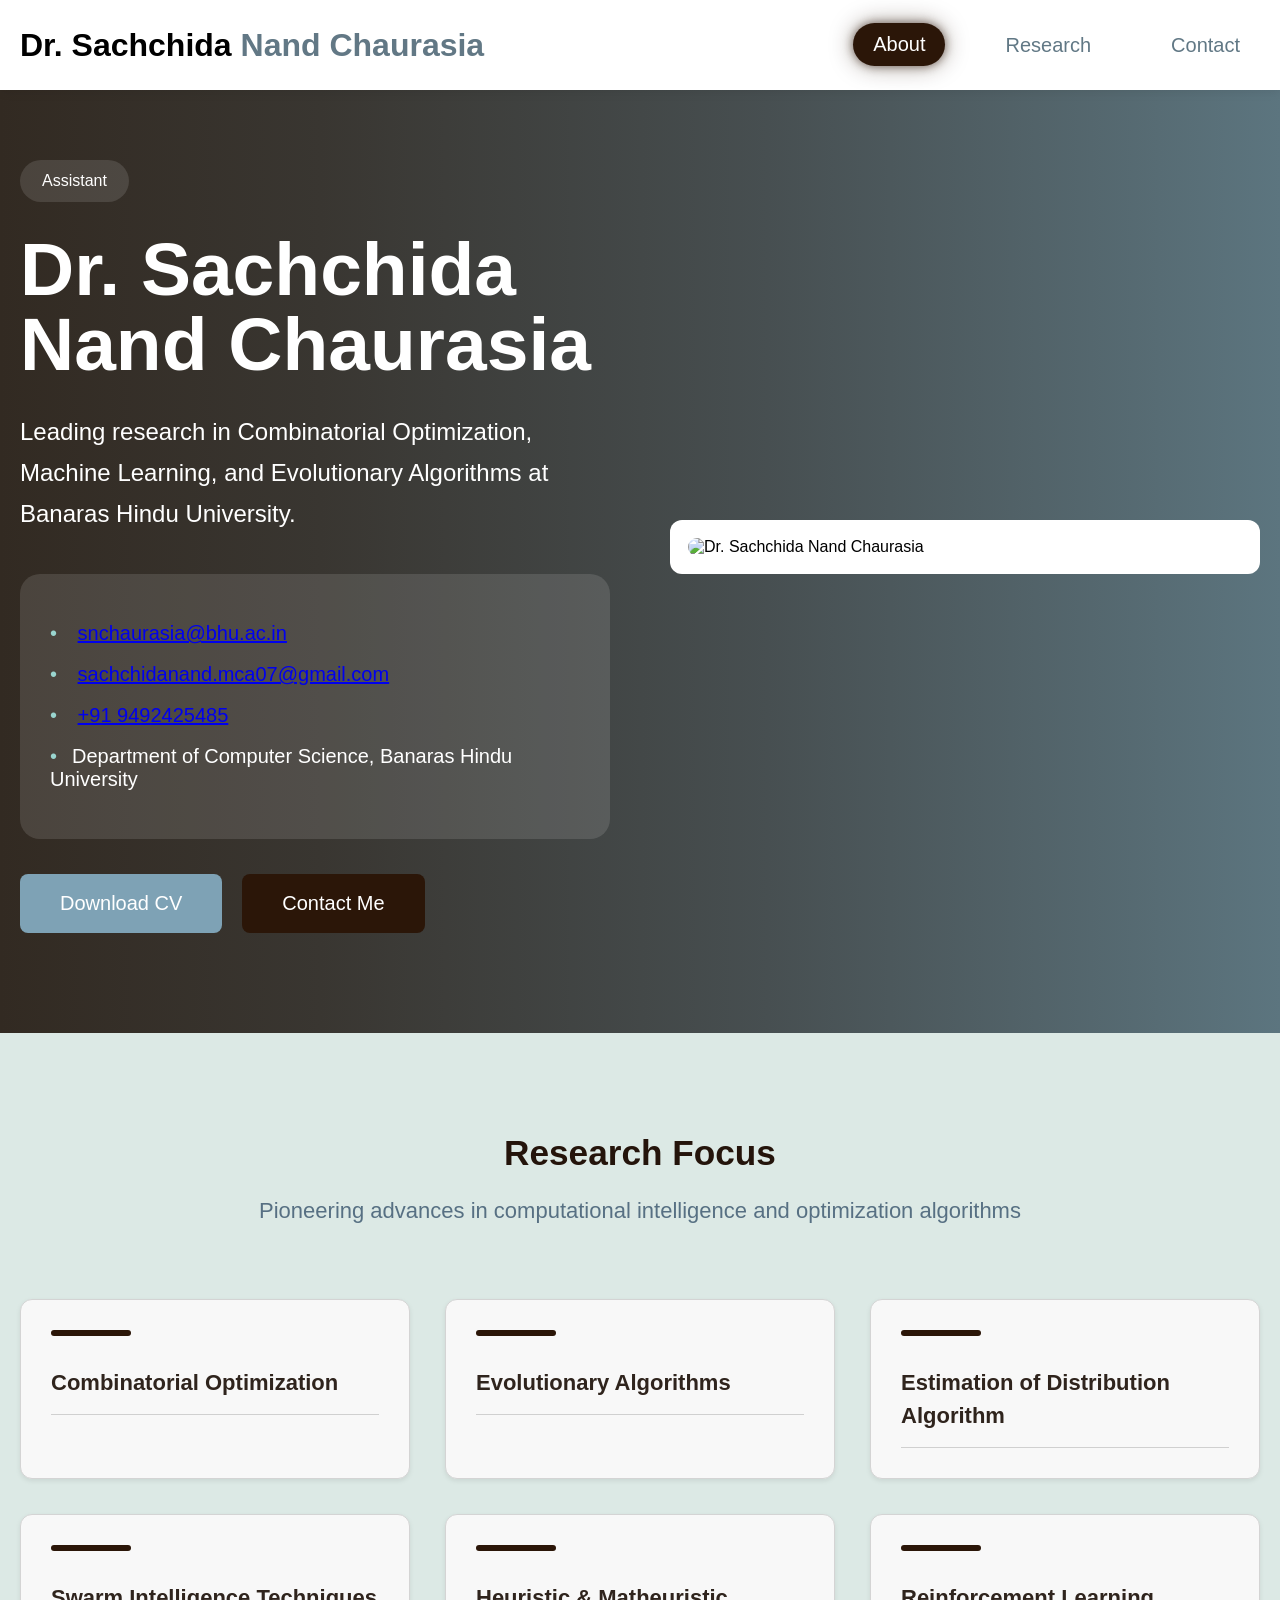
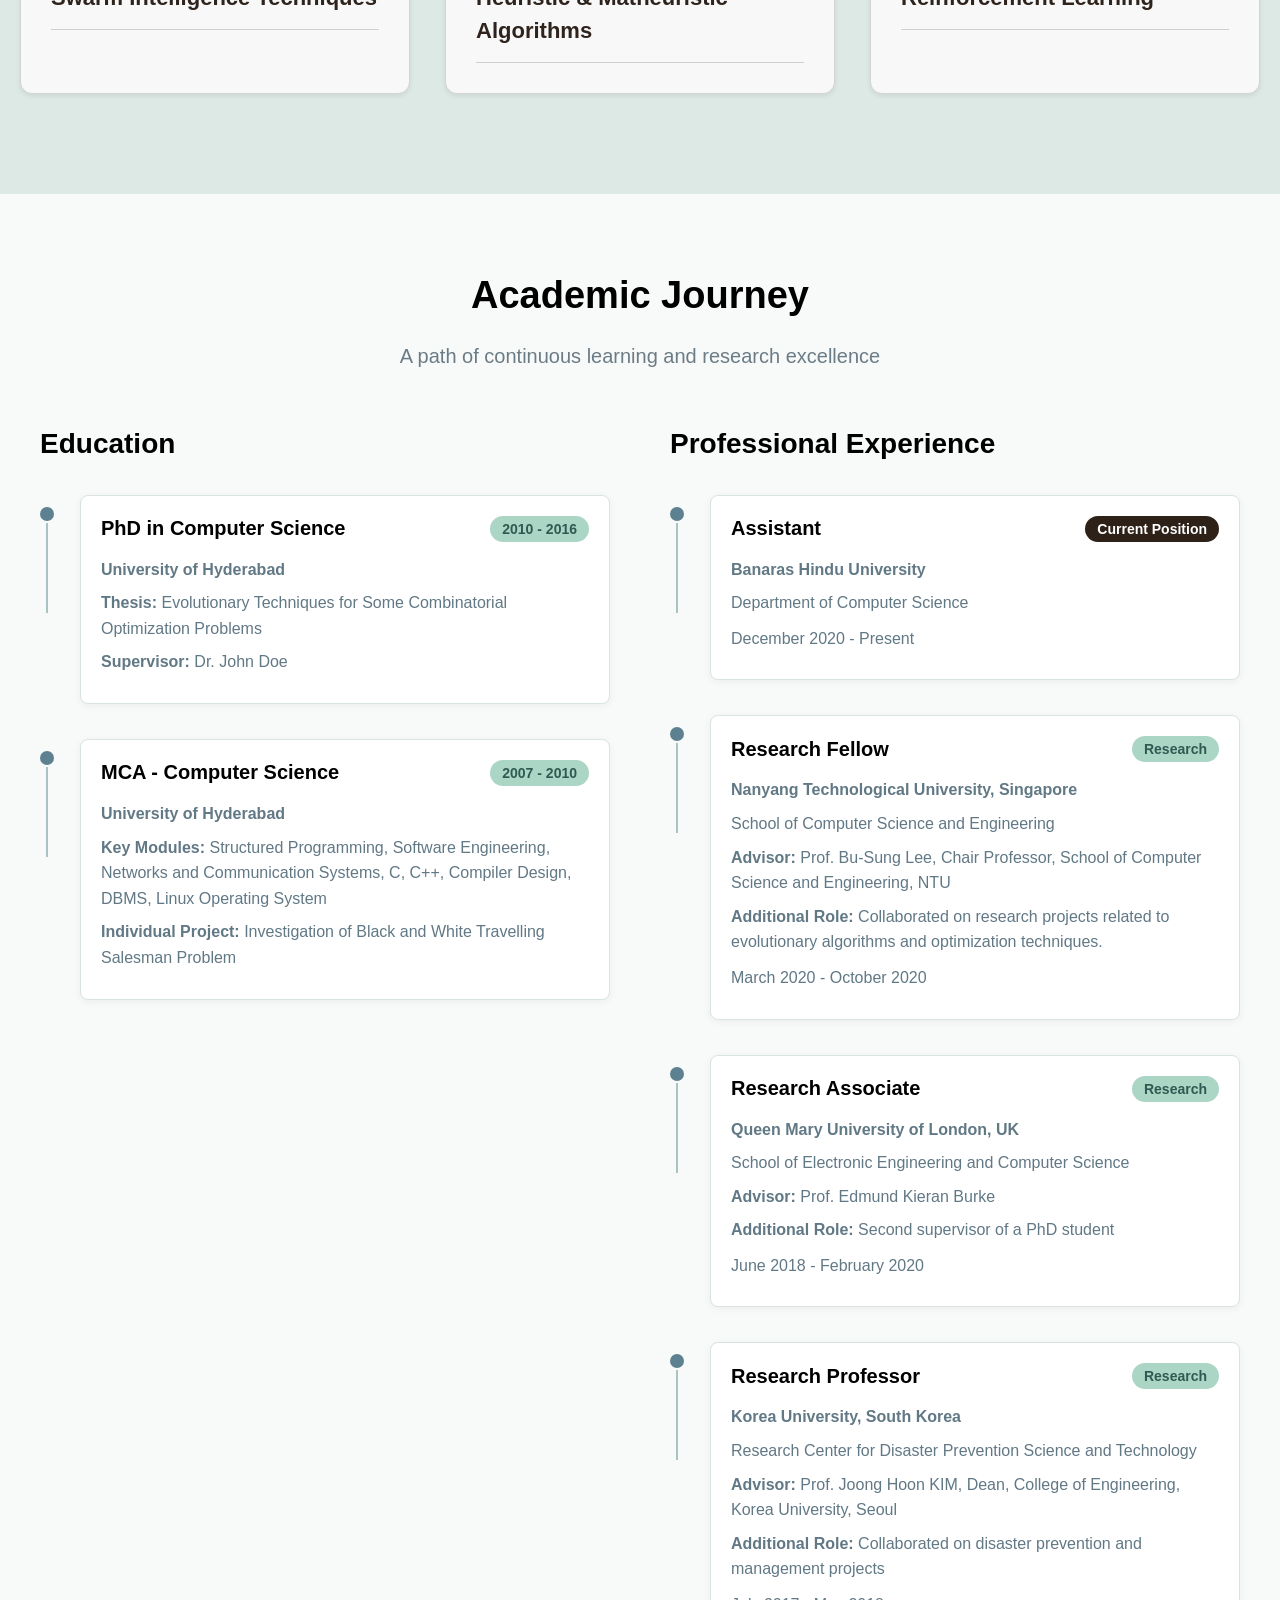
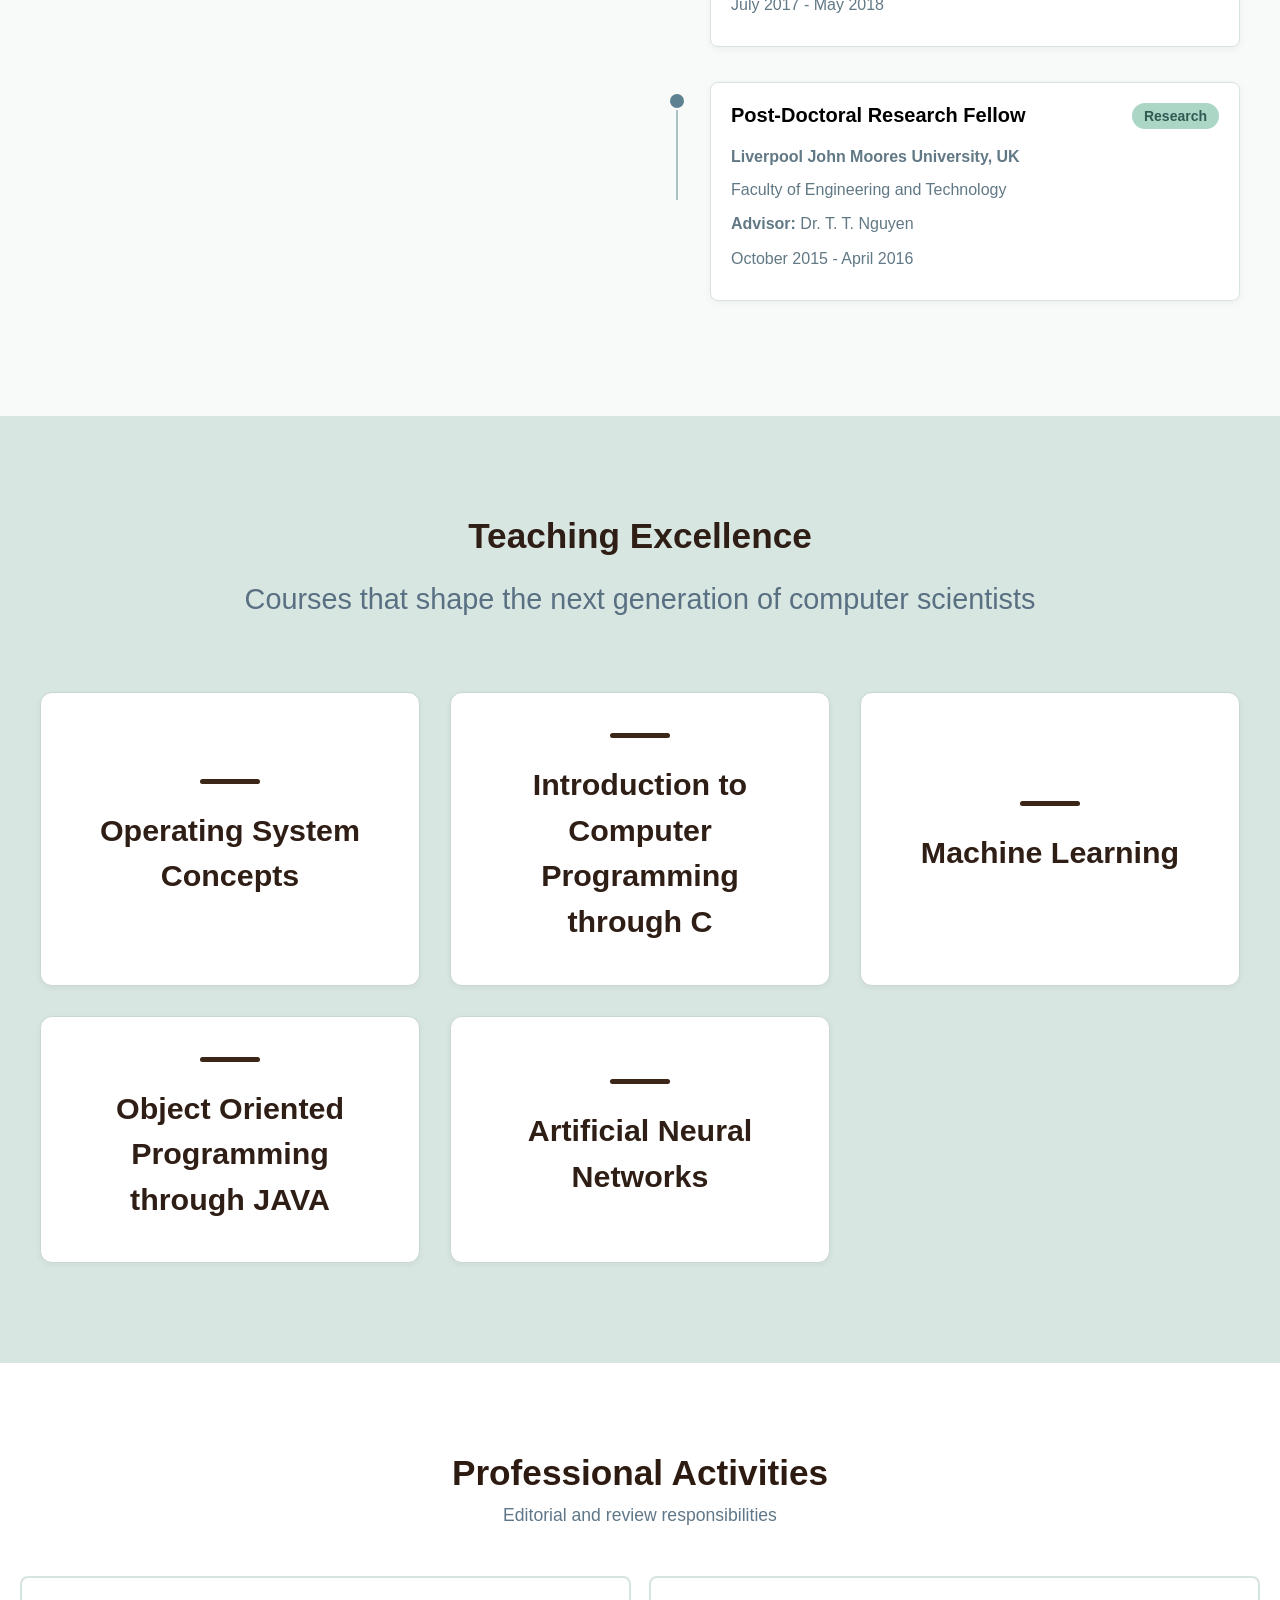
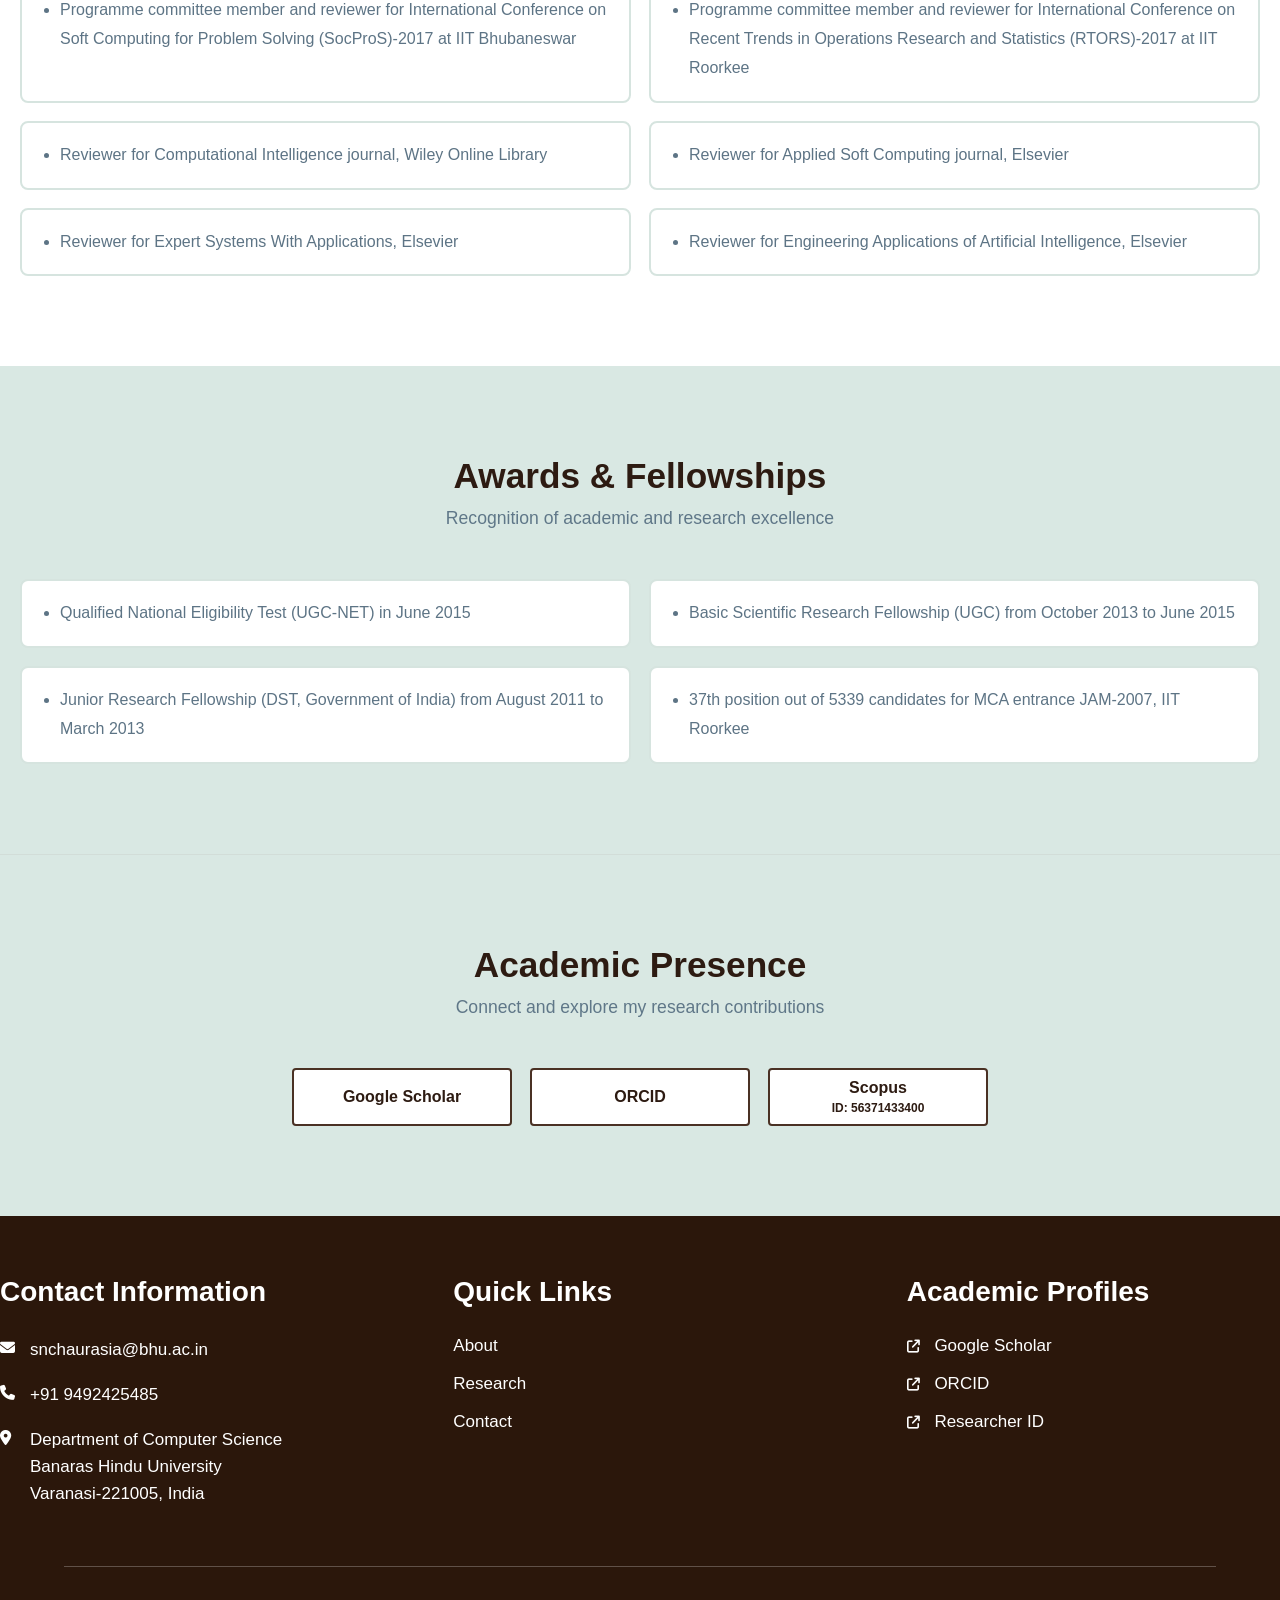
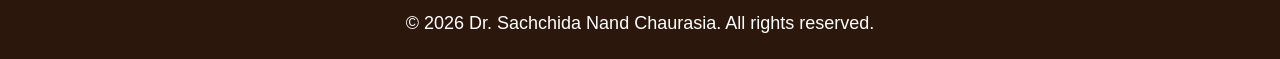
==== commit bb071edf: "Update index.html" ====
--- a/index.html
+++ b/index.html
@@ -1,14 +1,5 @@
 <!DOCTYPE html>
 <html lang="en">
-
-<!-- <head>
-    <meta charset="UTF-8">
-    <meta name="viewport" content="width=device-width, initial-scale=1.0">
-    <title>Dr. Sachchida Nand Chaurasia</title>
-
-    <link rel="stylesheet" href="style.css">
-</head> -->
-
 <head>
     <link rel="preload"
       as="image"
@@ -18,7 +9,6 @@
 
     <title>Dr. Sachchida Nand Chaurasia | Assistant Professor | BHU</title>
 
-    <!-- SEO -->
     <meta name="description"
         content="Official website of Dr. Sachchida Nand Chaurasia, Assistant Professor, Department of Computer Science, Banaras Hindu University. Research interests include Combinatorial Optimization, Machine Learning, Evolutionary Algorithms, Reinforcement Learning, and Swarm Intelligence.">
 
@@ -30,21 +20,21 @@
     <meta name="robots" content="index, follow">
     <meta name="googlebot" content="index, follow">
 
-    <!-- Theme Color -->
+    
     <meta name="theme-color" content="#2b1608">
 
-    <!-- Canonical URL -->
+    
     <link rel="canonical" href="https://vikasyadav072007-pixel.github.io/mywebsite/">
 
-    <!-- Favicon -->
+    
     <link rel="icon" type="image/png" sizes="32x32" href="bhulogo.png">
 <link rel="apple-touch-icon" href="bhulogo.png">
 
-    <!-- Open Graph (WhatsApp, LinkedIn, Facebook Preview) -->
-    <meta property="og:title" content="Dr. Sachchida Nand Chaurasia | Assistant Professor | BHU">
+   
+    <meta property="og:title" content="Dr. Sachchida Nand Chaurasia | Assistant  | BHU">
 
     <meta property="og:description"
-        content="Assistant Professor, Department of Computer Science, Banaras Hindu University. Research in Combinatorial Optimization, Machine Learning and Evolutionary Algorithms.">
+        content="Assistant , Department of Computer Science, Banaras Hindu University. Research in Combinatorial Optimization, Machine Learning and Evolutionary Algorithms.">
 
     <meta property="og:type" content="website">
 
@@ -63,15 +53,14 @@
     <meta property="og:image:type" content="image/jpeg">
 
 <meta property="og:image:alt"
-content="Dr. Sachchida Nand Chaurasia, Assistant Professor, Banaras Hindu University">
-
-    <!-- Twitter / X Preview -->
+content="Dr. Sachchida Nand Chaurasia, Assistant , Banaras Hindu University">
+
     <meta name="twitter:card" content="summary_large_image">
 
-    <meta name="twitter:title" content="Dr. Sachchida Nand Chaurasia | Assistant Professor | BHU">
+    <meta name="twitter:title" content="Dr. Sachchida Nand Chaurasia | Assistant  | BHU">
 
     <meta name="twitter:description"
-        content="Assistant Professor, Department of Computer Science, Banaras Hindu University.">
+        content="Assistant , Department of Computer Science, Banaras Hindu University.">
 
    <meta name="twitter:image"
 content="https://vikasyadav072007-pixel.github.io/mywebsite/images/share-preview.jpg">
@@ -80,14 +69,14 @@
     <meta name="twitter:image:alt"
 content="Dr. Sachchida Nand Chaurasia">
 
-    <!-- Google Fonts -->
+    
     <link rel="preconnect" href="https://fonts.googleapis.com">
 
     <link rel="preconnect" href="https://fonts.gstatic.com" crossorigin>
 
     <link href="https://fonts.googleapis.com/css2?family=Inter:wght@300;400;500;600;700&display=swap" rel="stylesheet">
 
-    <!-- Main CSS -->
+    
     <link rel="stylesheet" href="style.css">
     <link rel="stylesheet" href="https://cdnjs.cloudflare.com/ajax/libs/font-awesome/6.6.0/css/all.min.css">
 
@@ -114,28 +103,13 @@
         </div>
     </nav>
 
-    <!-- <nav>
-        <div class="nav-container">
-
-            <div class="logo">
-                Dr. Sachchida <span>Nand Chaurasia</span>
-            </div>
-
-            <div class="nav-links">
-                <a href="index.html" class="active">About</a>
-                <a href="https://nand-scholar-space.vercel.app/research">Research</a>
-                <a href="contact222222.html">Contact</a>
-            </div>
-        </div>
-    </nav> -->
-
     <section id="about" class="hero">
         <div class="hero-container">
 
             <div class="left">
 
                 <div class="tag">
-                    Assistant Professor
+                    Assistant 
                 </div>
 
                 <h1>
@@ -189,7 +163,7 @@
             </div>
         </div>
     </section>
-    <!-- Research Focus Section -->
+    <!-- Research  Section -->
 
     <section id="research">
         <div class="container">
@@ -241,8 +215,6 @@
     </section>
     <section id="academic-journey">
         <div class="container">
-
-            <!-- Section Heading -->
             <div class="section-header">
                 <h1>Academic Journey</h1>
                 <br>
@@ -251,7 +223,7 @@
 
             <div class="timeline-wrapper">
 
-                <!-- ================= EDUCATION ================= -->
+                <!--  EDUCATION  -->
                 <div class="timeline-column">
                     <h2>Education</h2>
 
@@ -308,19 +280,19 @@
                     </div>
                 </div>
 
-                <!-- ================= EXPERIENCE ================= -->
+                <!--  EXPERIENCE  -->
                 <div class="timeline-column">
                     <h2>Professional Experience</h2>
 
                     <div class="timeline">
 
-                        <!-- Assistant Professor -->
+                       
                         <div class="timeline-item">
                             <div class="timeline-dot"></div>
 
                             <div class="card">
                                 <div class="card-top">
-                                    <h3>Assistant Professor</h3>
+                                    <h3>Assistant </h3>
                                     <span class="badge dark"><b>Current Position</b></span>
                                 </div>
 
@@ -336,7 +308,7 @@
                             </div>
                         </div>
 
-                        <!-- Research Fellow -->
+                       
                         <div class="timeline-item">
                             <div class="timeline-dot"></div>
 
@@ -372,7 +344,7 @@
                             </div>
                         </div>
 
-                        <!-- Research Associate -->
+                        
                         <div class="timeline-item">
                             <div class="timeline-dot"></div>
 
@@ -407,7 +379,7 @@
                             </div>
                         </div>
 
-                        <!-- Research Professor -->
+                        
                         <div class="timeline-item">
                             <div class="timeline-dot"></div>
 
@@ -427,7 +399,7 @@
 
                                 <p>
                                     <strong>Advisor:</strong>
-                                    Prof. Joong Hoon Kim
+                                    Prof. Joong Hoon KIM, Dean, College of Engineering, Korea University, Seoul
                                 </p>
 
                                 <p>
@@ -441,7 +413,7 @@
                             </div>
                         </div>
 
-                        <!-- Post Doctoral Fellow -->
+                       
                         <div class="timeline-item">
                             <div class="timeline-dot"></div>
 
@@ -516,9 +488,9 @@
 
         </div>
     </section>
-    <!-- =========================================
+    <!-- 
      PROFESSIONAL ACTIVITIES
-========================================= -->
+ -->
 
     <section id="professional-activities">
         <div class="container">
@@ -593,9 +565,9 @@
     </section>
 
 
-    <!-- =========================================
+    <!-- 
      AWARDS & FELLOWSHIPS
-========================================= -->
+ -->
 
     <section id="awards-fellowships">
         <div class="container">
@@ -649,9 +621,9 @@
     </section>
 
 
-    <!-- =========================================
+    <!-- 
      ACADEMIC PRESENCE
-========================================= -->
+ -->
 
     <section id="academic-presence">
         <div class="container">
@@ -685,14 +657,14 @@
     </section>
 
 
-    <!-- =========================================
+    <!-- 
      FOOTER
-========================================= -->
+ -->
 
     <footer id="site-footer">
     <div class="footer-container">
 
-        <!-- Contact Information -->
+        
         <div class="footer-column">
             <h3>Contact Information</h3>
 
@@ -721,7 +693,7 @@
 
         </div>
 
-        <!-- Quick Links -->
+        
         <div class="footer-column">
             <h3>Quick Links</h3>
 
@@ -733,7 +705,7 @@
 
         </div>
 
-        <!-- Academic Profiles -->
+        
         <div class="footer-column">
             <h3>Academic Profiles</h3>
 
@@ -767,9 +739,6 @@
 
     <hr>
 
-    <!-- <div class="copyright">
-        &copy; 2024 Dr. Sachchida Nand Chaurasia. All rights reserved.
-    </div> -->
     <div class="copyright">
         <br>
             © <span id="year"></span> Dr. Sachchida Nand Chaurasia. All rights reserved.
@@ -779,9 +748,9 @@
 </footer>
 
     <script src="script.js"></script>
-    <!-- <body> -->
-
-    <!-- Your page content -->
+   
+
+   
     <script>
         document.getElementById("year").textContent =
             new Date().getFullYear();
@@ -810,35 +779,9 @@
             });
         });
     </script>
-    <!-- <script>
-        document.querySelectorAll('a').forEach(link => {
-
-            link.addEventListener('click', function (e) {
-
-                const href = this.getAttribute('href');
-
-                if (
-                    href &&
-                    !href.startsWith('#') &&
-                    !href.startsWith('http')
-                ) {
-                    e.preventDefault();
-
-                    document.body.classList.add('fade-out');
-
-                    setTimeout(() => {
-                        window.location.href = href;
-                    }, 600);
-                }
-            });
-
-        });
-    </script> -->
+   
     <script>
-        /* =====================================
-           SCROLL ANIMATION (FADE IN)
-        ===================================== */
-
+        
         const sections = document.querySelectorAll("section");
 
         const observer = new IntersectionObserver(entries => {
@@ -854,34 +797,6 @@
         sections.forEach(section => {
             observer.observe(section);
         });
-
-
-        /* =====================================
-           SCROLL SPY (ACTIVE NAV AUTO HIGHLIGHT)
-        ===================================== */
-
-        /* const navLinks = document.querySelectorAll(".nav-links a");
-        
-        window.addEventListener("scroll", () => {
-            let current = "";
-        
-            sections.forEach(section => {
-                const sectionTop = section.offsetTop - 150;
-                const sectionHeight = section.clientHeight;
-        
-                if(pageYOffset >= sectionTop){
-                    current = section.getAttribute("id");
-                }
-            });
-        
-            navLinks.forEach(link => {
-                link.classList.remove("active");
-                if(link.getAttribute("href") === "#" + current){
-                    link.classList.add("active");
-                }
-            });
-        }); */
-
     </script>
     <script>
         const menuToggle = document.querySelector(".menu-toggle");
--- a/style.css
+++ b/style.css
@@ -41,12 +41,6 @@
             rgba(71,79,81,1) 60%,
             rgba(92,117,127,1) 100%
         );
-    /* background:linear-gradient(
-        90deg,
-        #2b1608 0%,
-        #40464b 40%,
-        #6c8898 100%
-    ); */
 }
 
 .nav-links a{
@@ -59,7 +53,7 @@
     transition:0.3s ease;
 }
 
-/* Hover effect */
+
 .nav-links a:hover{
     background:#000;
     color:#fff;
@@ -72,7 +66,6 @@
     padding:10px 20px;
     border-radius:30px;
 
-    /* 🔥 Glow effect */
     box-shadow: 0 0 10px rgba(43, 22, 8, 0.6),
                 0 0 25px rgba(43, 22, 8, 0.4);
 
@@ -80,10 +73,6 @@
     transition: all 0.3s ease;
 }
 
-/* =========================
-   GLOBAL SECTION SPACING
-   (PUT THIS EARLY - IMPORTANT)
-========================= */
 #about{
     scroll-margin-top: 90px;
 }
@@ -110,8 +99,6 @@
 nav{
     height:90px;
     background:white;
-
-    /* FIXED HEADER ADDED HERE */
     position: sticky;
     top: 0;
     z-index: 1000;
@@ -150,13 +137,6 @@
     font-size:20px;
 }
 
-/* .active{
-    background:#2b1608;
-    color:white !important;
-    padding:15px 35px;
-    border-radius:40px;
-} */
-
 /* Hero Section */
 
 .hero{
@@ -296,9 +276,7 @@
         font-size:50px;
     }
 }
-/* =========================
-   RESEARCH SECTION
-========================= */
+/*    RESEARCH SECTION */
 
 #research{
     background:#dce9e5;
@@ -464,14 +442,11 @@
     content: "";
     position: absolute;
     left: 6px;
-    top: 28px;      /* starts below dot */
+    top: 28px;      
     height: 90px;   /* line length */
     width: 2px;
     background: #a9c3c3;
 }
-/* #academic-journey .timeline-item:last-child::before {
-    display: none;
-} */
 
 #academic-journey .timeline-item {
     position: relative;
@@ -510,7 +485,6 @@
     box-shadow: 0 10px 25px rgba(0,0,0,0.12);
 }
 
-/* Timeline Dot Animation */
 #academic-journey .timeline-item:hover .timeline-dot {
     transform: scale(1.4);
     box-shadow: 0 0 12px rgba(93,129,145,0.5);
@@ -581,9 +555,7 @@
         transform: translateY(-6px) scale(1.01);
     }
 }
-/* ==========================
-   TEACHING EXCELLENCE
-========================== */
+/*    TEACHING EXCELLENCE  */
 
 #teaching-excellence {
     padding: 100px 20px;
@@ -657,10 +629,6 @@
     margin: 0;
 }
 
-/* ==========================
-   TABLET
-========================== */
-
 @media (max-width: 1024px) {
     #teaching-excellence .courses-grid {
         grid-template-columns: repeat(2, 1fr);
@@ -671,9 +639,7 @@
     }
 }
 
-/* ==========================
-   MOBILE
-========================== */
+/*    MOBILE */
 
 @media (max-width: 768px) {
 
@@ -702,15 +668,6 @@
         font-size: 1.4rem;
     }
 }
-/* =========================================
-   COMMON
-========================================= */
-
-/* .container{
-    max-width:1200px;
-    margin:auto;
-    padding:0 20px;
-} */
 
 .section-header{
     text-align:center;
@@ -730,9 +687,7 @@
 }
 
 
-/* =========================================
-   PROFESSIONAL ACTIVITIES
-========================================= */
+/*  PROFESSIONAL ACTIVITIES */
 
 #professional-activities{
     padding:90px 0;
@@ -751,7 +706,7 @@
     border-radius:8px;
     padding:18px 20px;
 
-    /* Smooth hover animation */
+   
     transition: transform 0.3s ease,
                 box-shadow 0.3s ease,
                 border-color 0.3s ease;
@@ -784,9 +739,7 @@
     }
 }
 
-/* =========================================
-   AWARDS
-========================================= */
+/*   AWARDS */
 
 #awards-fellowships{
     padding:90px 0;
@@ -805,13 +758,11 @@
     border-radius:8px;
     padding:18px 20px;
 
-    /* Smooth hover animation */
+    
     transition: transform 0.3s ease,
                 box-shadow 0.3s ease,
                 border-color 0.3s ease;
 }
-
-/* Hover Effect */
 #awards-fellowships .award-card:hover{
     transform: translateY(-4px);
     box-shadow: 0 10px 25px rgba(0,0,0,0.12);
@@ -828,17 +779,9 @@
     line-height:1.8;
 }
 
-/* Responsive */
-/* @media (max-width:768px){
-    #awards-fellowships .awards-grid{
-        grid-template-columns:1fr;
-    }
-} */
-
-
-/* =========================================
-   ACADEMIC PRESENCE
-========================================= */
+
+
+/*  ACADEMIC PRESENCE */
 
 #academic-presence{
     padding:90px 0;
@@ -886,9 +829,7 @@
     scroll-behavior: smooth;
 }
 
-/* =========================================
-   FOOTER
-========================================= */
+/* FOOTER */
 
 #site-footer{
     background:#2b170b;
@@ -906,17 +847,11 @@
     grid-template-columns:repeat(3,1fr);
     gap:80px;
 }
-
-/* Heading */
-
 .footer-column h3{
     font-size:28px;
     margin-bottom:28px;
     font-weight:700;
 }
-
-/* Contact */
-
 .footer-item{
     display:flex;
     align-items:flex-start;
@@ -943,9 +878,6 @@
 .footer-item a:hover{
     color:#9ad5cf;
 }
-
-/* Lists */
-
 .footer-column ul{
     list-style:none;
     padding:0;
@@ -982,17 +914,11 @@
     border:none;
     border-top:1px solid rgba(255,255,255,.25);
 }
-
-/* Copyright */
-
 .copyright{
     text-align:center;
     font-size:18px;
     color:#fff;
 }
-
-/* Responsive */
-
 @media(max-width:900px){
 
     .footer-container{
@@ -1006,12 +932,10 @@
 }
 
 
-/* ==========================
-   CONTACT SECTION
-========================== */
+/*    CONTACT SECTION */
 
 #contact-section{
-    min-height:550px;   /* keeps section size similar */
+    min-height:550px;  
     padding:100px 20px;
 
     background:linear-gradient(
@@ -1063,8 +987,8 @@
     justify-content:space-around;
     align-items:center;
     gap:40px;
-    -webkit-backdrop-filter: blur(8px); /* Safari */
-    backdrop-filter: blur(8px);         /* Chrome, Edge, Firefox */
+    -webkit-backdrop-filter: blur(8px); 
+    backdrop-filter: blur(8px);        
     
 }
 
@@ -1085,9 +1009,7 @@
     font-weight:600;
 }
 
-/* ==========================
-   MOBILE
-========================== */
+/* MOBILE */
 
 @media(max-width:768px){
 
@@ -1135,30 +1057,8 @@
         justify-content: center;
     }
 }
-/* body{
-    opacity:0;
-    animation:fadeIn .6s ease forwards;
-}
-
-@keyframes fadeIn{
-    from{
-        opacity:0;
-        transform:translateY(15px);
-    }
-    to{
-        opacity:1;
-        transform:translateY(0);
-    }
-}
-
-.fade-out{
-    opacity:0;
-    transform:translateY(-15px);
-    transition:all .6s ease;
-} */
-/* =========================
-   MOBILE MENU
-========================= */
+
+/*  MOBILE MENU */
 
 .menu-toggle{
     display:none;
@@ -1166,7 +1066,7 @@
     cursor:pointer;
 }
 
-/* Mobile */
+
 
 @media(max-width:768px){
 
@@ -1193,4 +1093,4 @@
     .nav-links.show{
         display:flex;
     }
-}+}
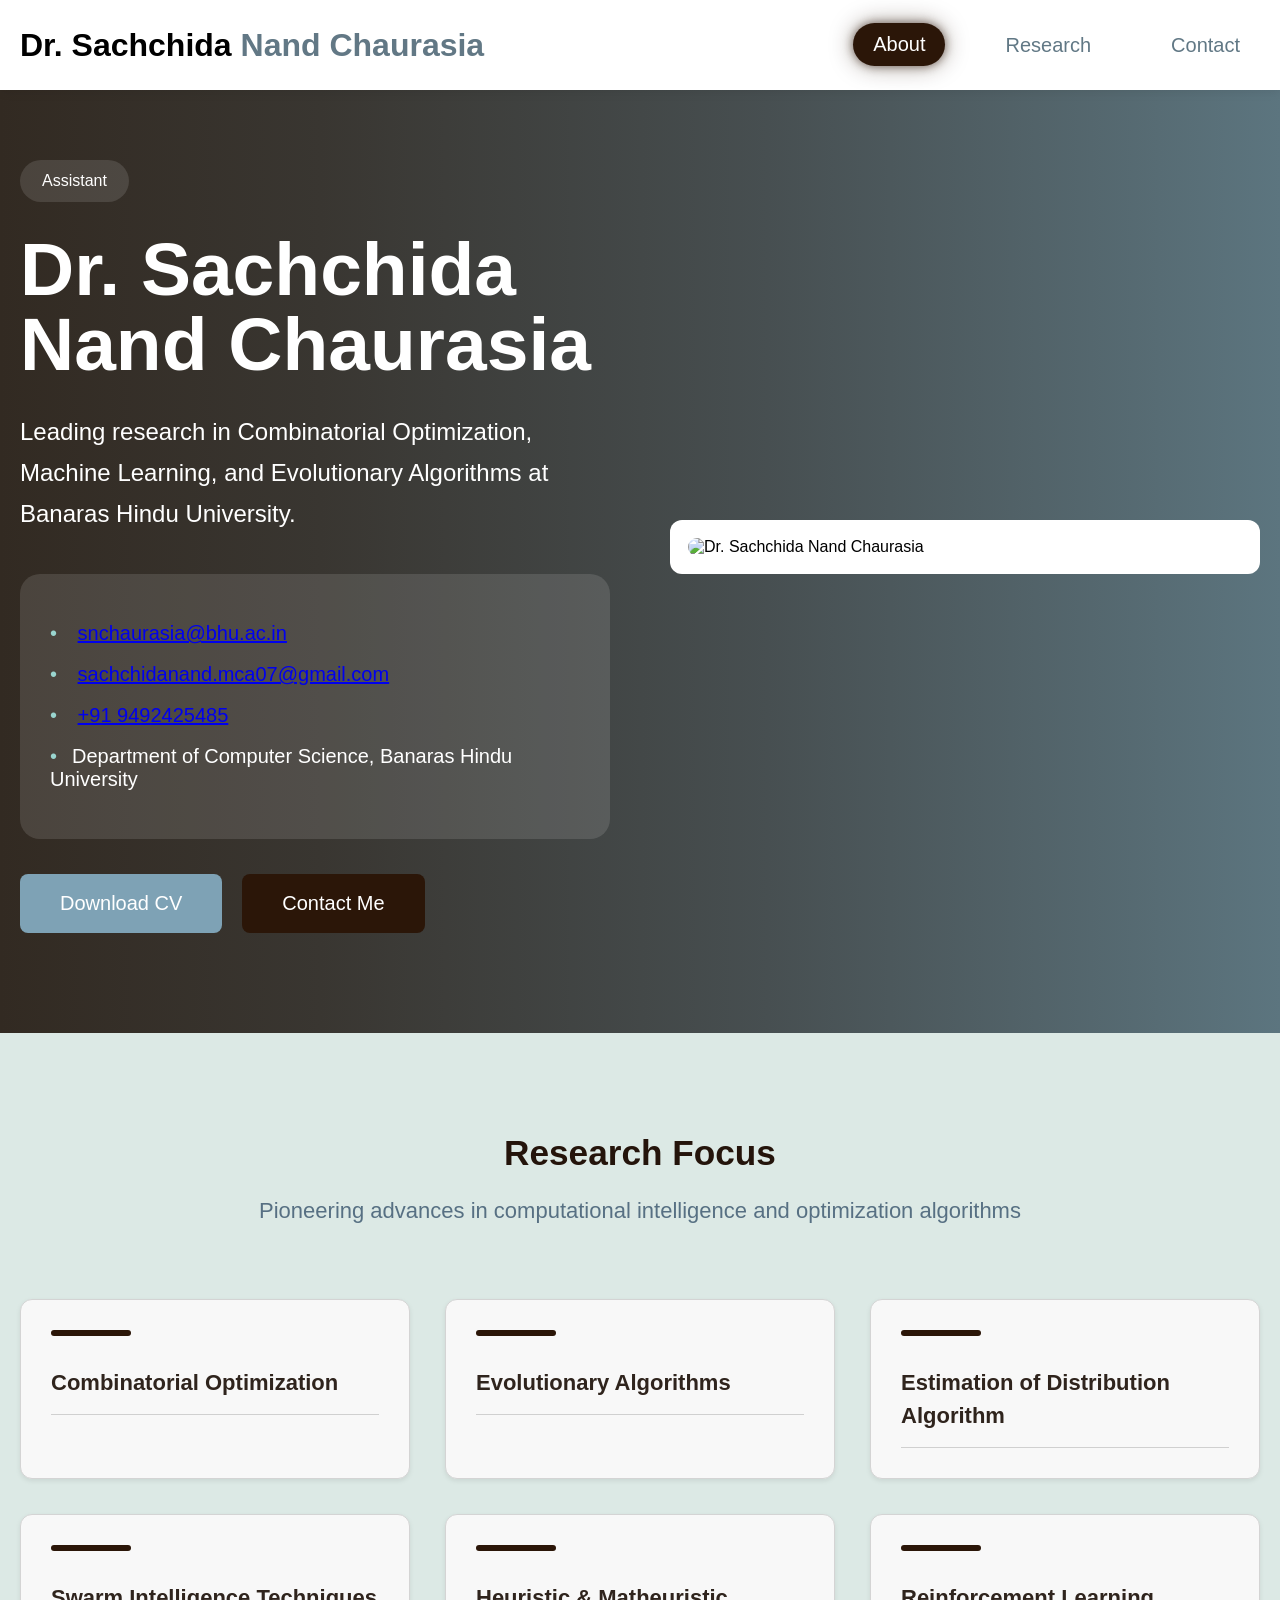
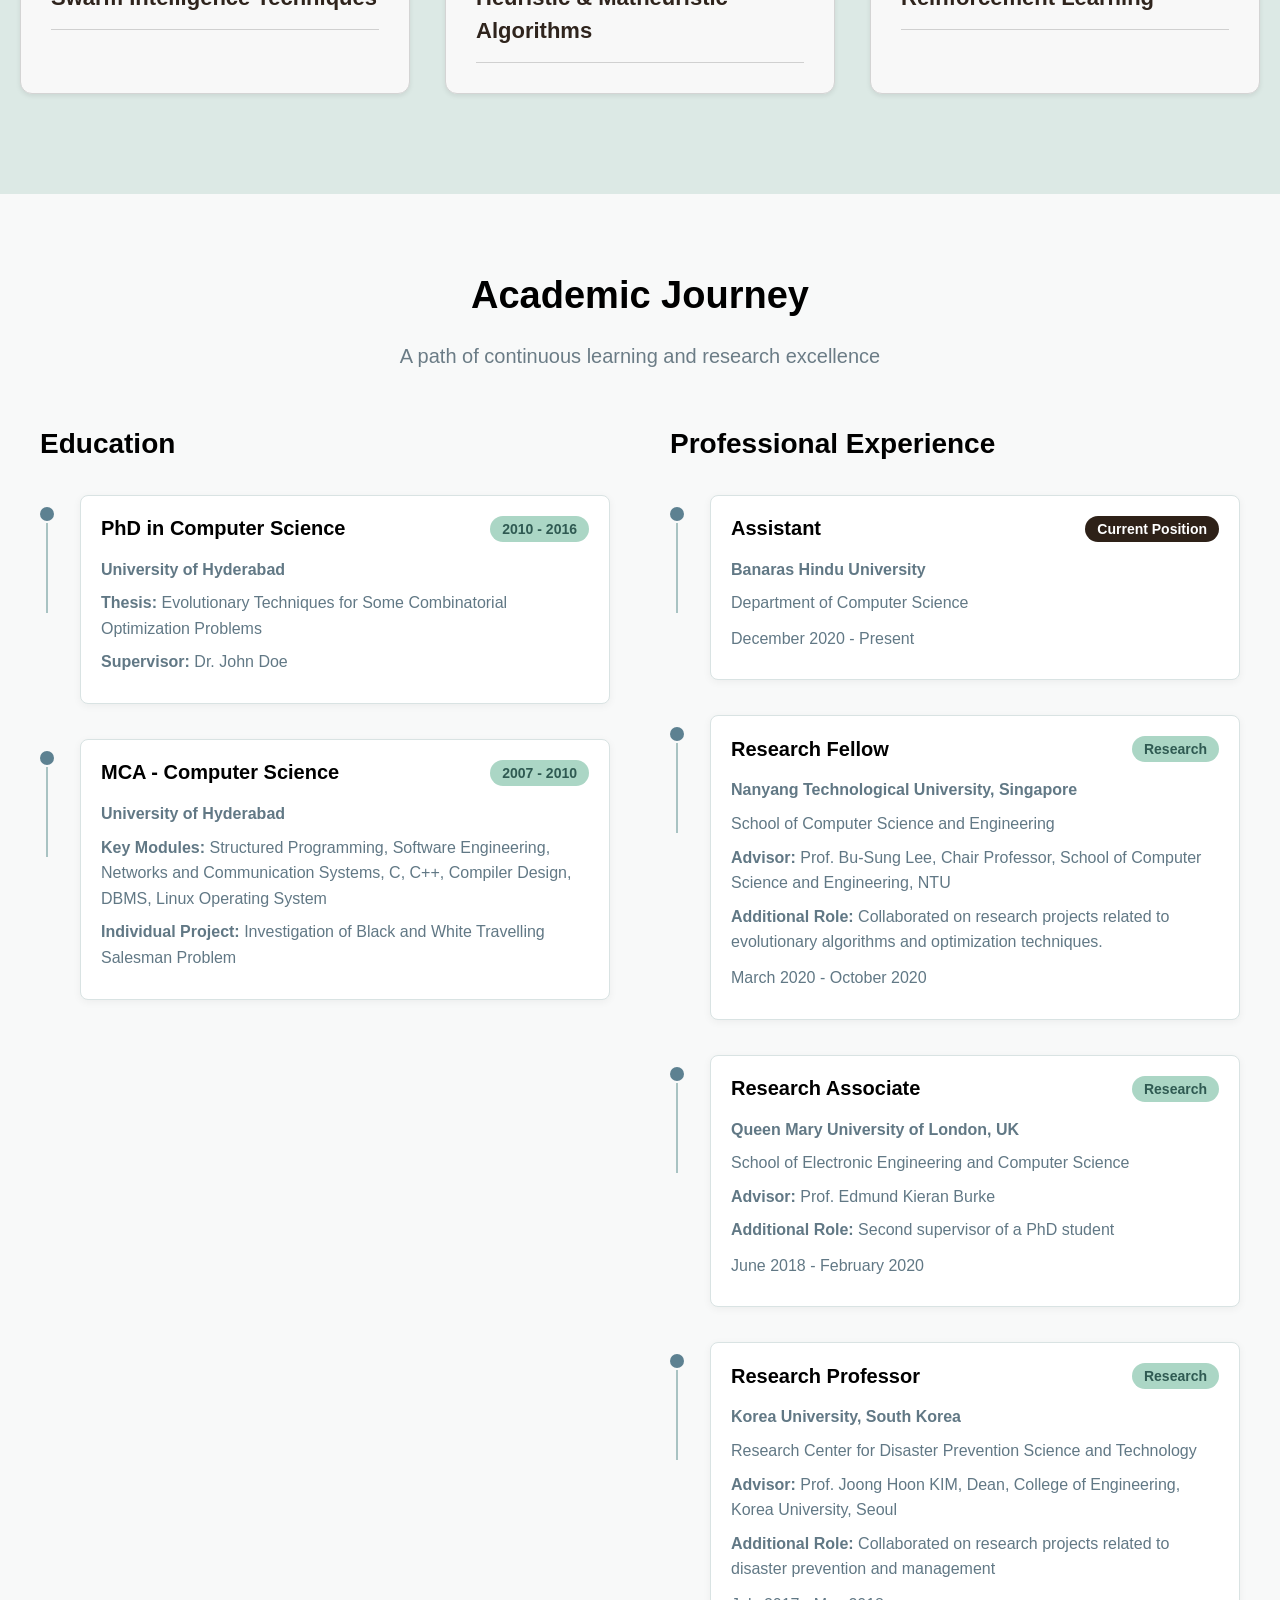
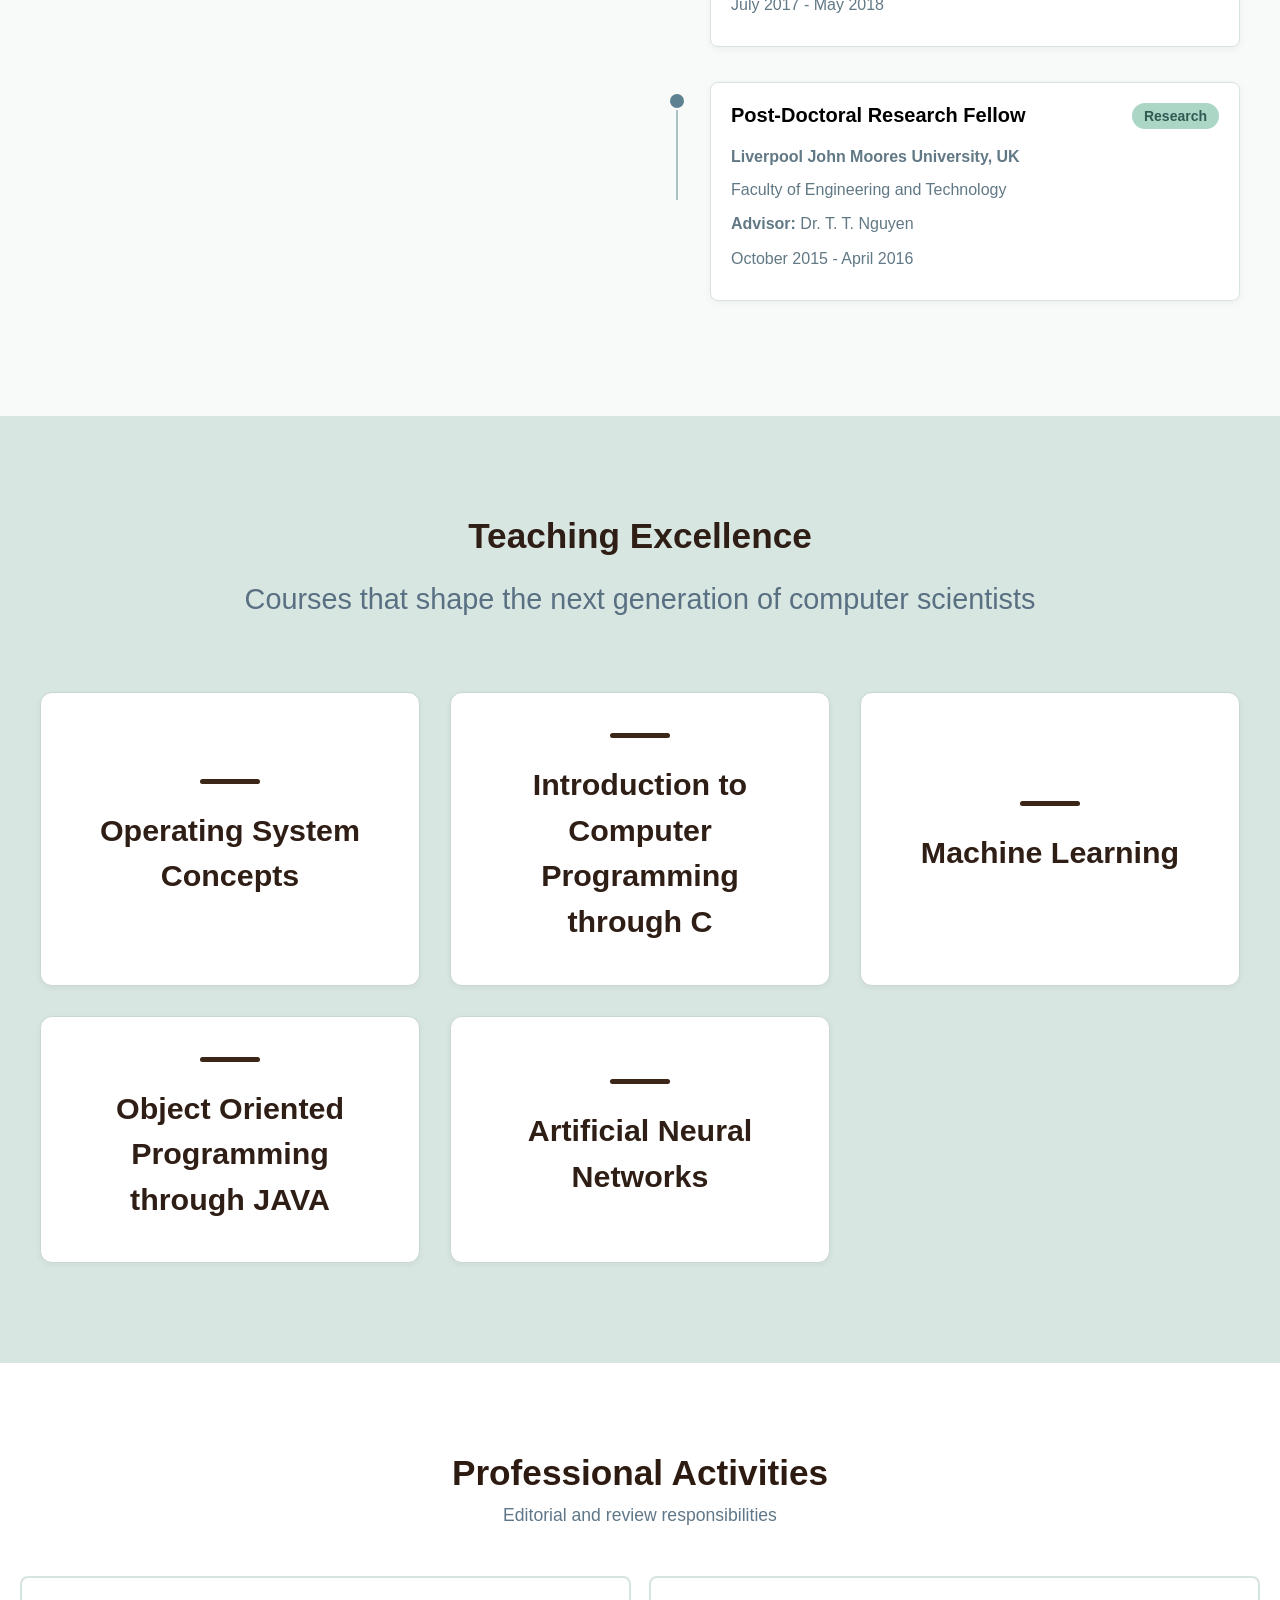
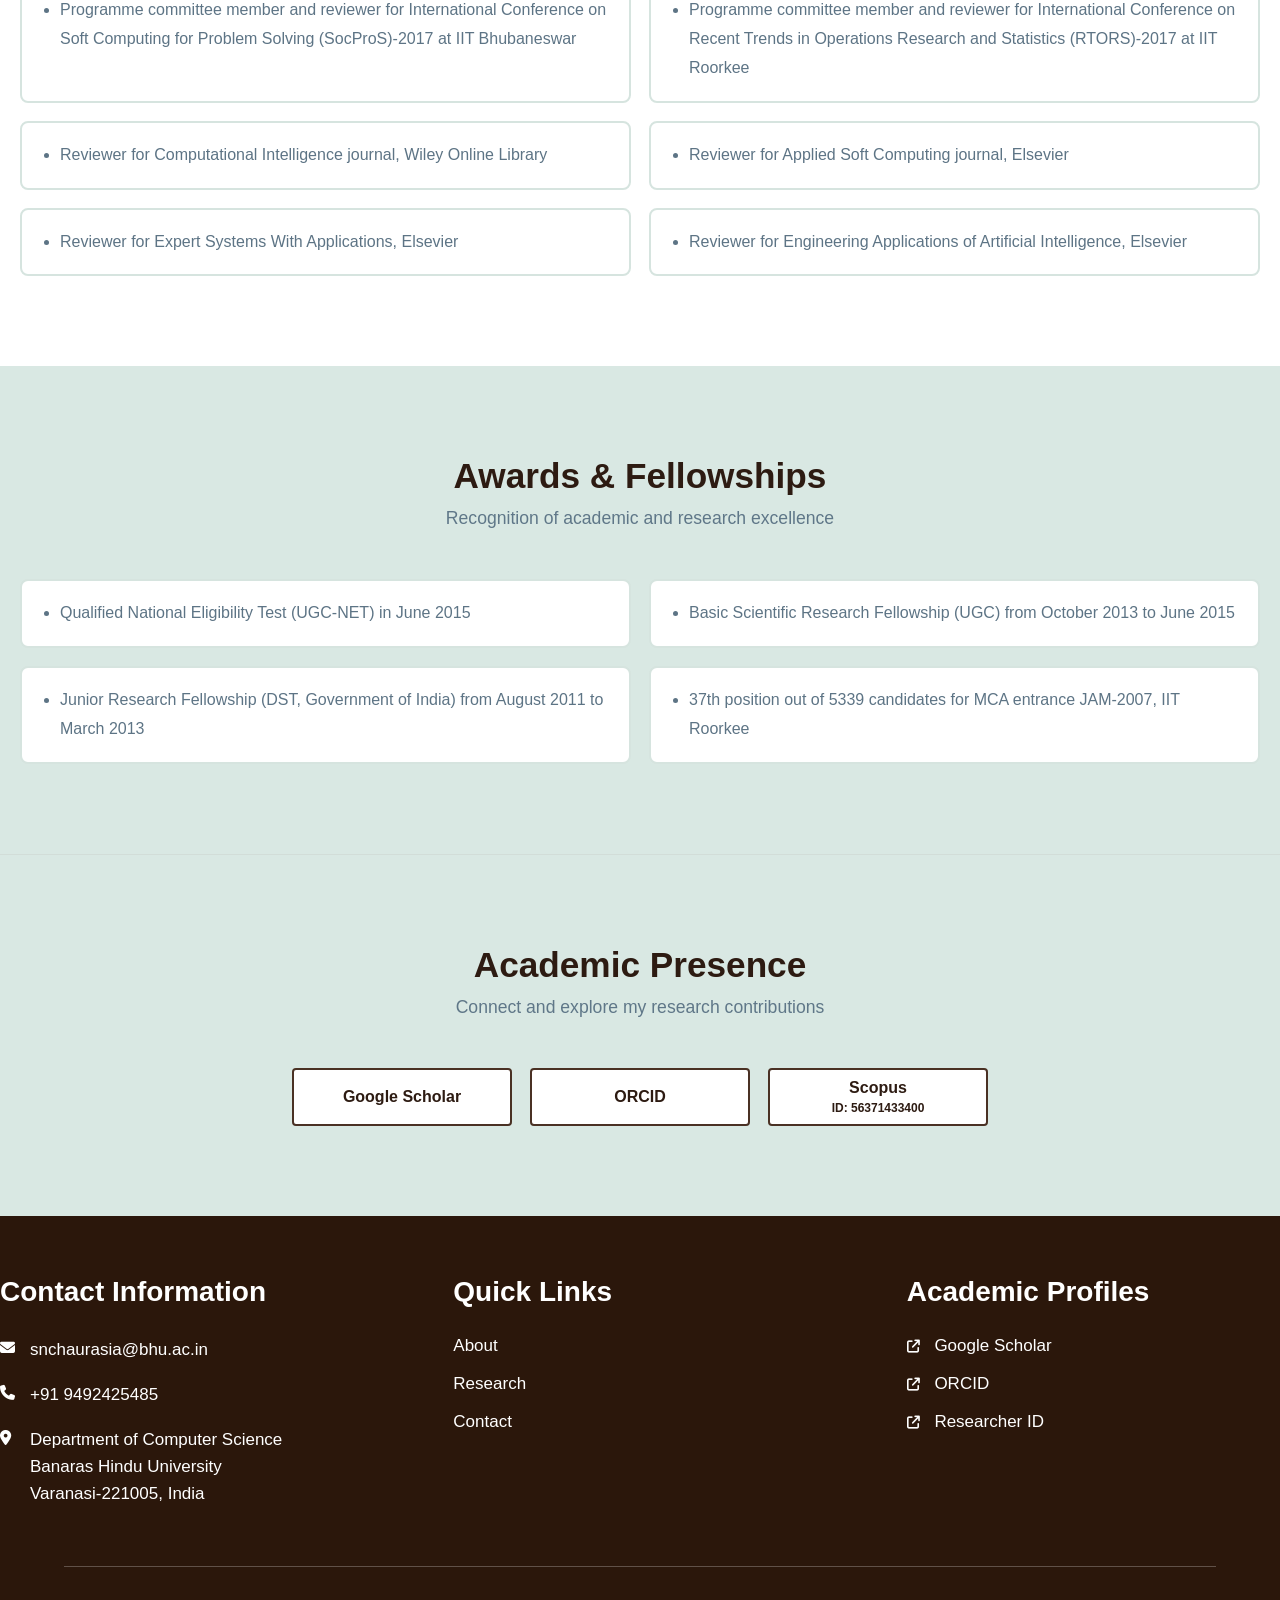
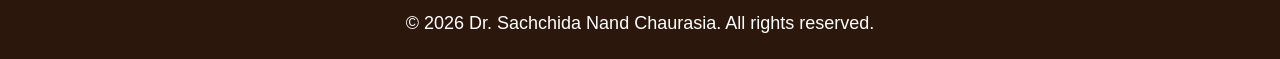
==== commit 740ee040: "Update index.html" ====
--- a/index.html
+++ b/index.html
@@ -404,7 +404,7 @@
 
                                 <p>
                                     <strong>Additional Role:</strong>
-                                    Collaborated on disaster prevention and management projects
+                                    Collaborated on research projects related to disaster prevention and management
                                 </p>
 
                                 <p class="date">
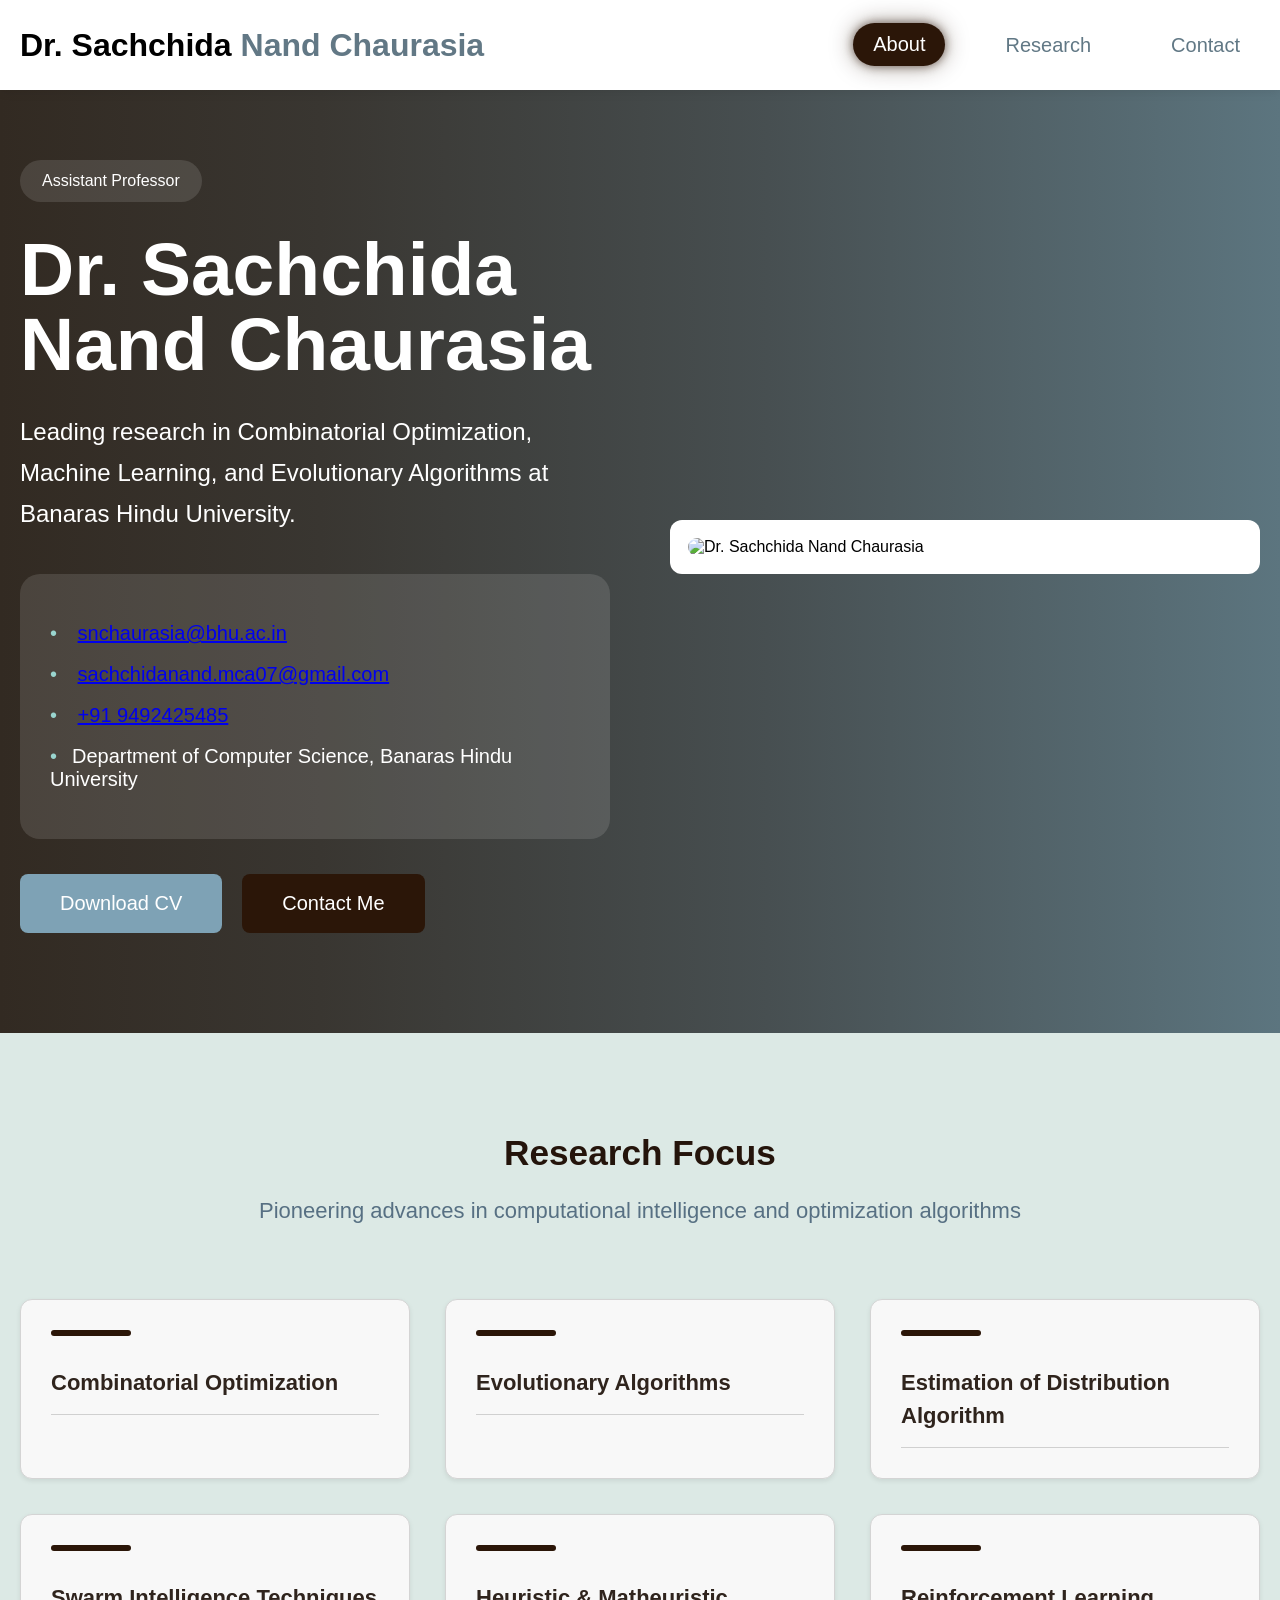
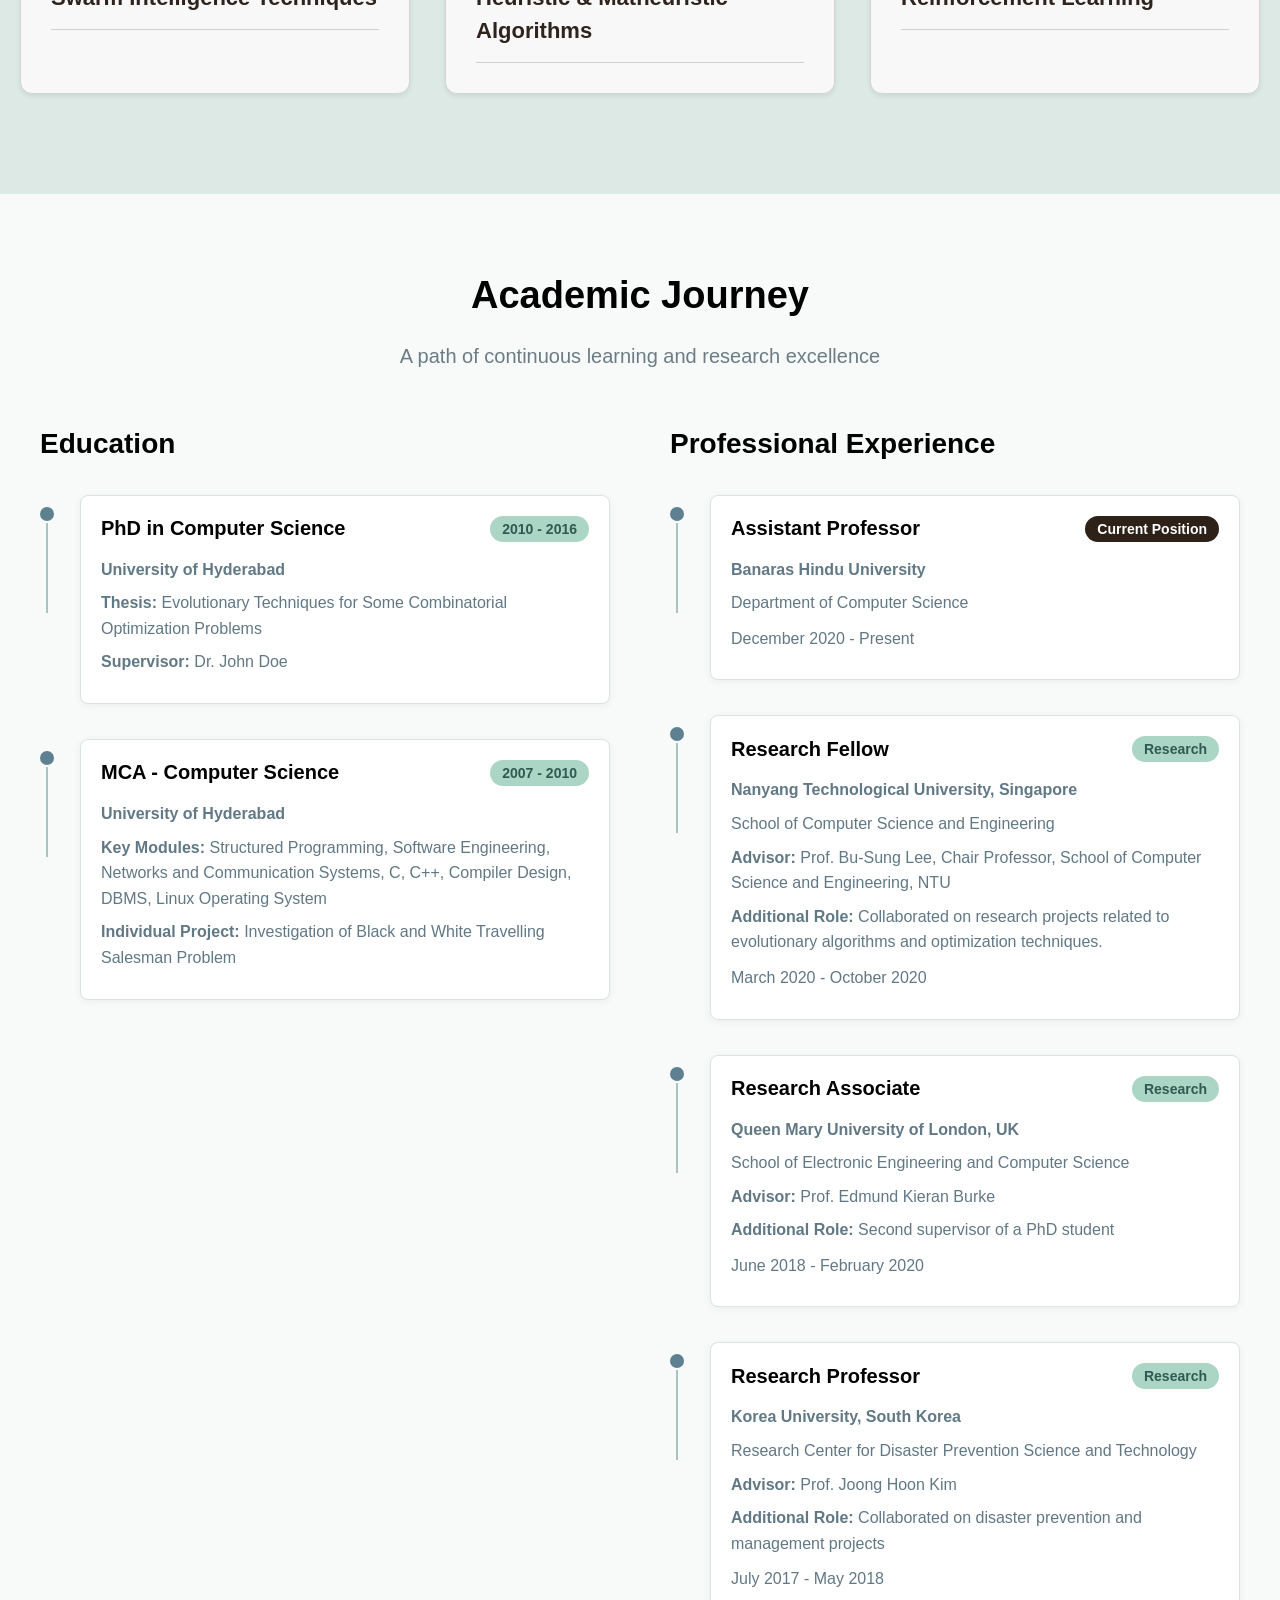
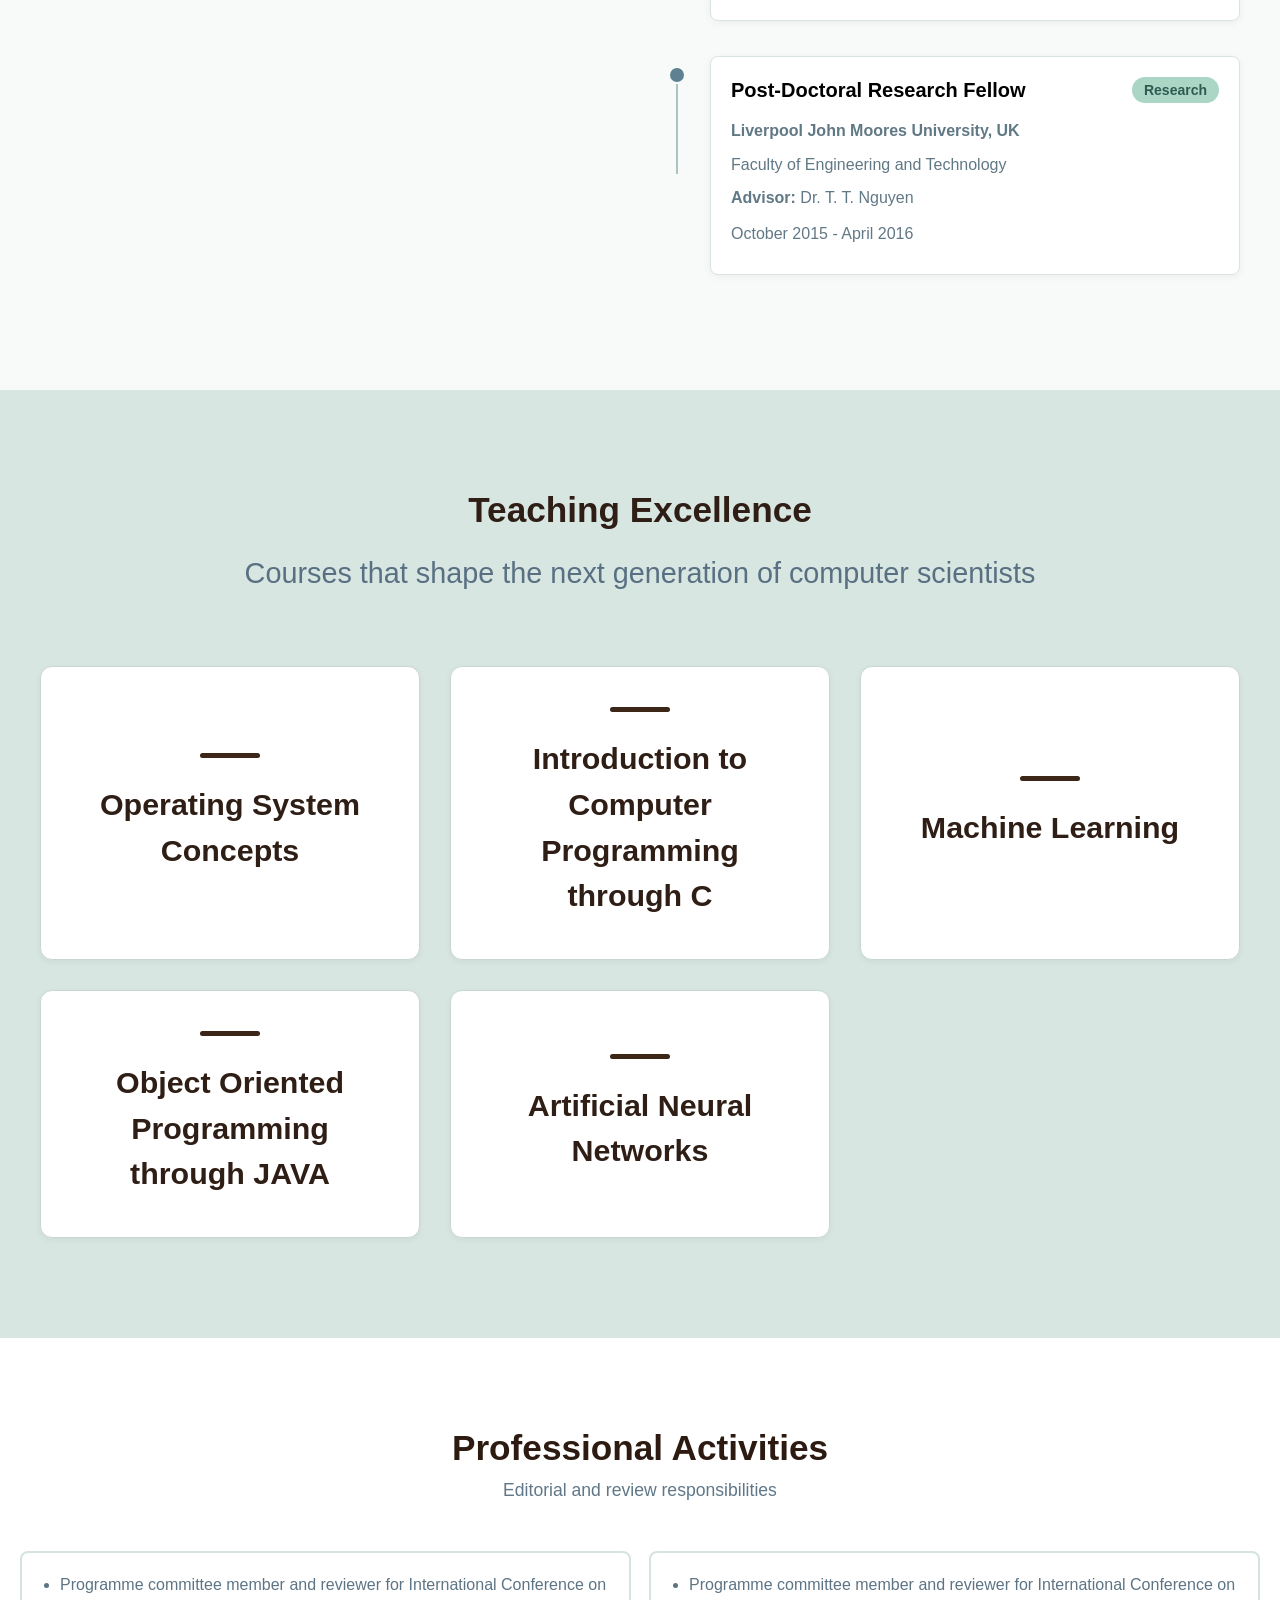
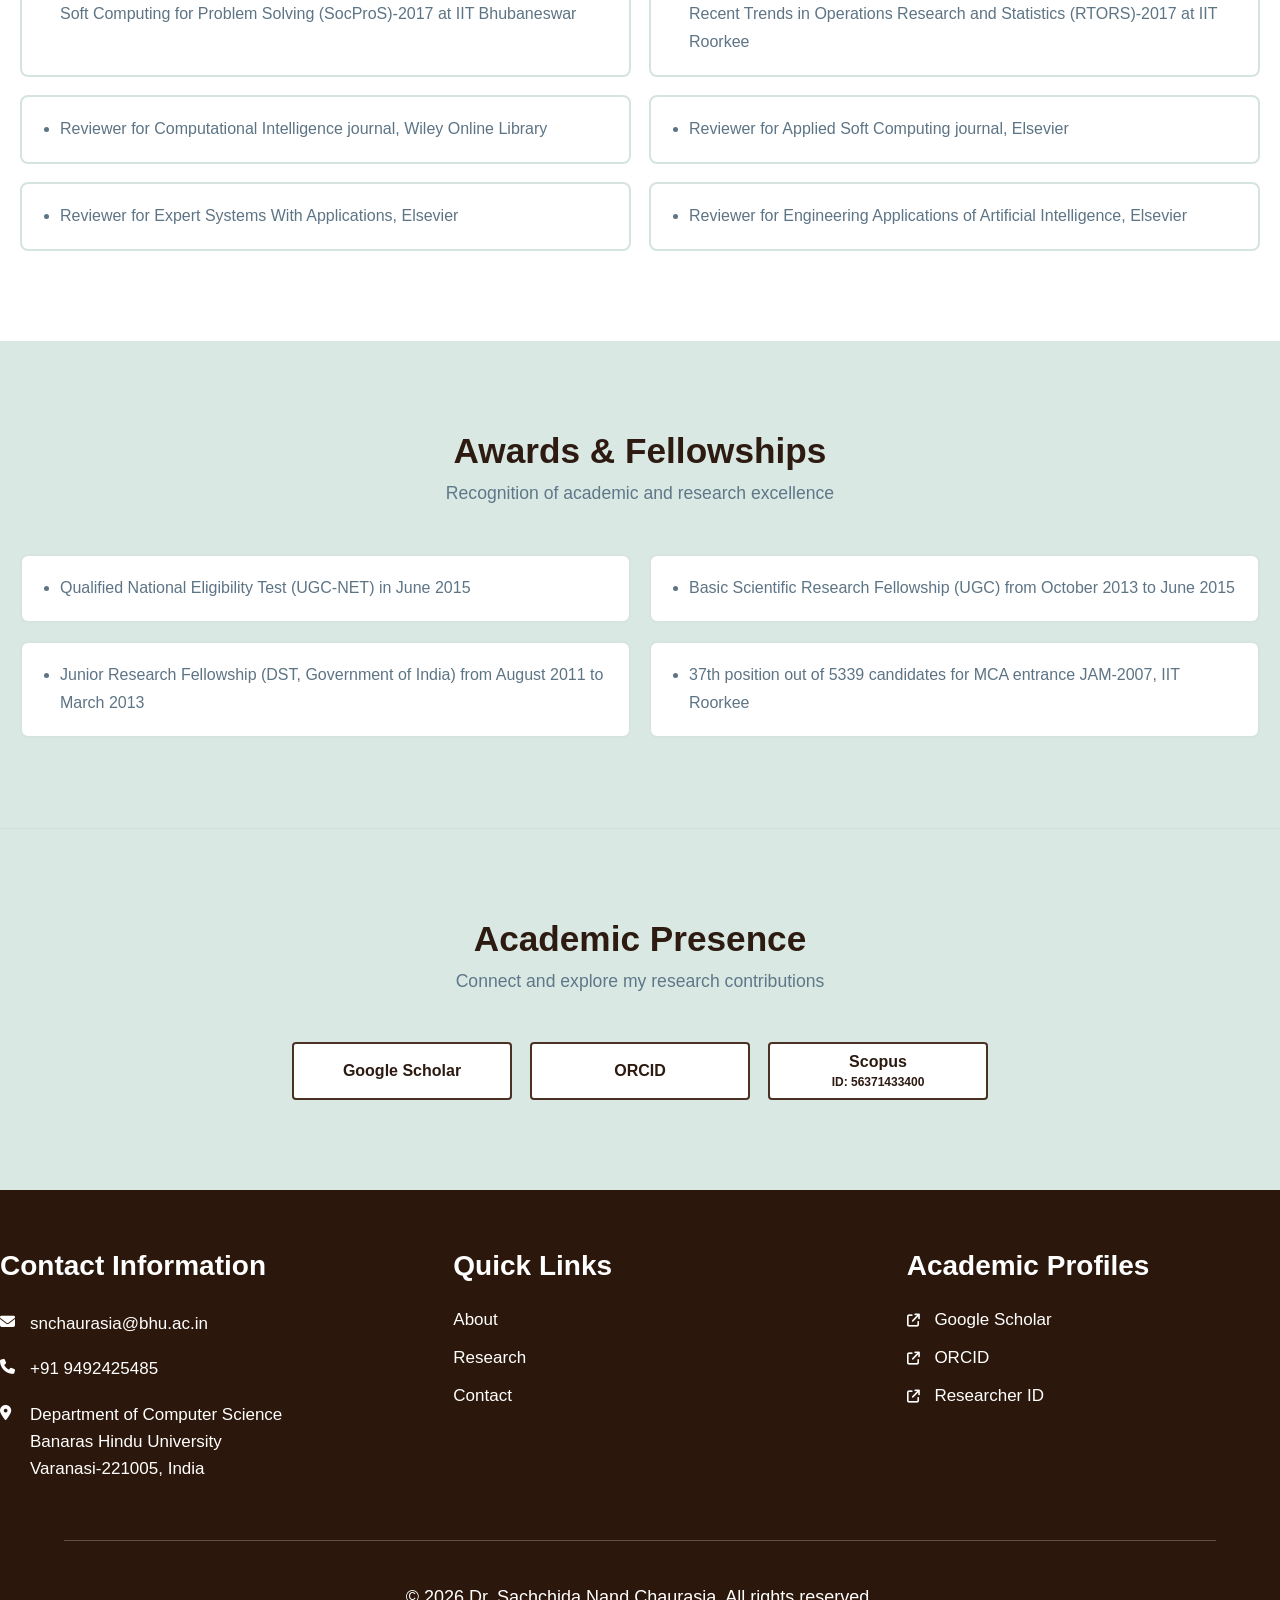
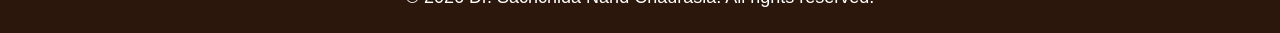
==== commit 83c1691e: "Save local work before syncing" ====
--- a/index.html
+++ b/index.html
@@ -1,5 +1,14 @@
 <!DOCTYPE html>
 <html lang="en">
+
+<!-- <head>
+    <meta charset="UTF-8">
+    <meta name="viewport" content="width=device-width, initial-scale=1.0">
+    <title>Dr. Sachchida Nand Chaurasia</title>
+
+    <link rel="stylesheet" href="style.css">
+</head> -->
+
 <head>
     <link rel="preload"
       as="image"
@@ -9,6 +18,7 @@
 
     <title>Dr. Sachchida Nand Chaurasia | Assistant Professor | BHU</title>
 
+    <!-- SEO -->
     <meta name="description"
         content="Official website of Dr. Sachchida Nand Chaurasia, Assistant Professor, Department of Computer Science, Banaras Hindu University. Research interests include Combinatorial Optimization, Machine Learning, Evolutionary Algorithms, Reinforcement Learning, and Swarm Intelligence.">
 
@@ -20,21 +30,21 @@
     <meta name="robots" content="index, follow">
     <meta name="googlebot" content="index, follow">
 
-    
+    <!-- Theme Color -->
     <meta name="theme-color" content="#2b1608">
 
-    
+    <!-- Canonical URL -->
     <link rel="canonical" href="https://vikasyadav072007-pixel.github.io/mywebsite/">
 
-    
+    <!-- Favicon -->
     <link rel="icon" type="image/png" sizes="32x32" href="bhulogo.png">
 <link rel="apple-touch-icon" href="bhulogo.png">
 
-   
-    <meta property="og:title" content="Dr. Sachchida Nand Chaurasia | Assistant  | BHU">
+    <!-- Open Graph (WhatsApp, LinkedIn, Facebook Preview) -->
+    <meta property="og:title" content="Dr. Sachchida Nand Chaurasia | Assistant Professor | BHU">
 
     <meta property="og:description"
-        content="Assistant , Department of Computer Science, Banaras Hindu University. Research in Combinatorial Optimization, Machine Learning and Evolutionary Algorithms.">
+        content="Assistant Professor, Department of Computer Science, Banaras Hindu University. Research in Combinatorial Optimization, Machine Learning and Evolutionary Algorithms.">
 
     <meta property="og:type" content="website">
 
@@ -53,14 +63,15 @@
     <meta property="og:image:type" content="image/jpeg">
 
 <meta property="og:image:alt"
-content="Dr. Sachchida Nand Chaurasia, Assistant , Banaras Hindu University">
-
+content="Dr. Sachchida Nand Chaurasia, Assistant Professor, Banaras Hindu University">
+
+    <!-- Twitter / X Preview -->
     <meta name="twitter:card" content="summary_large_image">
 
-    <meta name="twitter:title" content="Dr. Sachchida Nand Chaurasia | Assistant  | BHU">
+    <meta name="twitter:title" content="Dr. Sachchida Nand Chaurasia | Assistant Professor | BHU">
 
     <meta name="twitter:description"
-        content="Assistant , Department of Computer Science, Banaras Hindu University.">
+        content="Assistant Professor, Department of Computer Science, Banaras Hindu University.">
 
    <meta name="twitter:image"
 content="https://vikasyadav072007-pixel.github.io/mywebsite/images/share-preview.jpg">
@@ -69,14 +80,14 @@
     <meta name="twitter:image:alt"
 content="Dr. Sachchida Nand Chaurasia">
 
-    
+    <!-- Google Fonts -->
     <link rel="preconnect" href="https://fonts.googleapis.com">
 
     <link rel="preconnect" href="https://fonts.gstatic.com" crossorigin>
 
     <link href="https://fonts.googleapis.com/css2?family=Inter:wght@300;400;500;600;700&display=swap" rel="stylesheet">
 
-    
+    <!-- Main CSS -->
     <link rel="stylesheet" href="style.css">
     <link rel="stylesheet" href="https://cdnjs.cloudflare.com/ajax/libs/font-awesome/6.6.0/css/all.min.css">
 
@@ -103,13 +114,28 @@
         </div>
     </nav>
 
+    <!-- <nav>
+        <div class="nav-container">
+
+            <div class="logo">
+                Dr. Sachchida <span>Nand Chaurasia</span>
+            </div>
+
+            <div class="nav-links">
+                <a href="index.html" class="active">About</a>
+                <a href="https://nand-scholar-space.vercel.app/research">Research</a>
+                <a href="contact222222.html">Contact</a>
+            </div>
+        </div>
+    </nav> -->
+
     <section id="about" class="hero">
         <div class="hero-container">
 
             <div class="left">
 
                 <div class="tag">
-                    Assistant 
+                    Assistant Professor
                 </div>
 
                 <h1>
@@ -163,7 +189,7 @@
             </div>
         </div>
     </section>
-    <!-- Research  Section -->
+    <!-- Research Focus Section -->
 
     <section id="research">
         <div class="container">
@@ -215,6 +241,8 @@
     </section>
     <section id="academic-journey">
         <div class="container">
+
+            <!-- Section Heading -->
             <div class="section-header">
                 <h1>Academic Journey</h1>
                 <br>
@@ -223,7 +251,7 @@
 
             <div class="timeline-wrapper">
 
-                <!--  EDUCATION  -->
+                <!-- ================= EDUCATION ================= -->
                 <div class="timeline-column">
                     <h2>Education</h2>
 
@@ -280,19 +308,19 @@
                     </div>
                 </div>
 
-                <!--  EXPERIENCE  -->
+                <!-- ================= EXPERIENCE ================= -->
                 <div class="timeline-column">
                     <h2>Professional Experience</h2>
 
                     <div class="timeline">
 
-                       
+                        <!-- Assistant Professor -->
                         <div class="timeline-item">
                             <div class="timeline-dot"></div>
 
                             <div class="card">
                                 <div class="card-top">
-                                    <h3>Assistant </h3>
+                                    <h3>Assistant Professor</h3>
                                     <span class="badge dark"><b>Current Position</b></span>
                                 </div>
 
@@ -308,7 +336,7 @@
                             </div>
                         </div>
 
-                       
+                        <!-- Research Fellow -->
                         <div class="timeline-item">
                             <div class="timeline-dot"></div>
 
@@ -344,7 +372,7 @@
                             </div>
                         </div>
 
-                        
+                        <!-- Research Associate -->
                         <div class="timeline-item">
                             <div class="timeline-dot"></div>
 
@@ -379,7 +407,7 @@
                             </div>
                         </div>
 
-                        
+                        <!-- Research Professor -->
                         <div class="timeline-item">
                             <div class="timeline-dot"></div>
 
@@ -399,12 +427,12 @@
 
                                 <p>
                                     <strong>Advisor:</strong>
-                                    Prof. Joong Hoon KIM, Dean, College of Engineering, Korea University, Seoul
+                                    Prof. Joong Hoon Kim
                                 </p>
 
                                 <p>
                                     <strong>Additional Role:</strong>
-                                    Collaborated on research projects related to disaster prevention and management
+                                    Collaborated on disaster prevention and management projects
                                 </p>
 
                                 <p class="date">
@@ -413,7 +441,7 @@
                             </div>
                         </div>
 
-                       
+                        <!-- Post Doctoral Fellow -->
                         <div class="timeline-item">
                             <div class="timeline-dot"></div>
 
@@ -488,9 +516,9 @@
 
         </div>
     </section>
-    <!-- 
+    <!-- =========================================
      PROFESSIONAL ACTIVITIES
- -->
+========================================= -->
 
     <section id="professional-activities">
         <div class="container">
@@ -565,9 +593,9 @@
     </section>
 
 
-    <!-- 
+    <!-- =========================================
      AWARDS & FELLOWSHIPS
- -->
+========================================= -->
 
     <section id="awards-fellowships">
         <div class="container">
@@ -621,9 +649,9 @@
     </section>
 
 
-    <!-- 
+    <!-- =========================================
      ACADEMIC PRESENCE
- -->
+========================================= -->
 
     <section id="academic-presence">
         <div class="container">
@@ -657,14 +685,14 @@
     </section>
 
 
-    <!-- 
+    <!-- =========================================
      FOOTER
- -->
+========================================= -->
 
     <footer id="site-footer">
     <div class="footer-container">
 
-        
+        <!-- Contact Information -->
         <div class="footer-column">
             <h3>Contact Information</h3>
 
@@ -693,7 +721,7 @@
 
         </div>
 
-        
+        <!-- Quick Links -->
         <div class="footer-column">
             <h3>Quick Links</h3>
 
@@ -705,7 +733,7 @@
 
         </div>
 
-        
+        <!-- Academic Profiles -->
         <div class="footer-column">
             <h3>Academic Profiles</h3>
 
@@ -739,6 +767,9 @@
 
     <hr>
 
+    <!-- <div class="copyright">
+        &copy; 2024 Dr. Sachchida Nand Chaurasia. All rights reserved.
+    </div> -->
     <div class="copyright">
         <br>
             © <span id="year"></span> Dr. Sachchida Nand Chaurasia. All rights reserved.
@@ -748,9 +779,9 @@
 </footer>
 
     <script src="script.js"></script>
-   
-
-   
+    <!-- <body> -->
+
+    <!-- Your page content -->
     <script>
         document.getElementById("year").textContent =
             new Date().getFullYear();
@@ -779,9 +810,35 @@
             });
         });
     </script>
-   
+    <!-- <script>
+        document.querySelectorAll('a').forEach(link => {
+
+            link.addEventListener('click', function (e) {
+
+                const href = this.getAttribute('href');
+
+                if (
+                    href &&
+                    !href.startsWith('#') &&
+                    !href.startsWith('http')
+                ) {
+                    e.preventDefault();
+
+                    document.body.classList.add('fade-out');
+
+                    setTimeout(() => {
+                        window.location.href = href;
+                    }, 600);
+                }
+            });
+
+        });
+    </script> -->
     <script>
-        
+        /* =====================================
+           SCROLL ANIMATION (FADE IN)
+        ===================================== */
+
         const sections = document.querySelectorAll("section");
 
         const observer = new IntersectionObserver(entries => {
@@ -797,6 +854,34 @@
         sections.forEach(section => {
             observer.observe(section);
         });
+
+
+        /* =====================================
+           SCROLL SPY (ACTIVE NAV AUTO HIGHLIGHT)
+        ===================================== */
+
+        /* const navLinks = document.querySelectorAll(".nav-links a");
+        
+        window.addEventListener("scroll", () => {
+            let current = "";
+        
+            sections.forEach(section => {
+                const sectionTop = section.offsetTop - 150;
+                const sectionHeight = section.clientHeight;
+        
+                if(pageYOffset >= sectionTop){
+                    current = section.getAttribute("id");
+                }
+            });
+        
+            navLinks.forEach(link => {
+                link.classList.remove("active");
+                if(link.getAttribute("href") === "#" + current){
+                    link.classList.add("active");
+                }
+            });
+        }); */
+
     </script>
     <script>
         const menuToggle = document.querySelector(".menu-toggle");
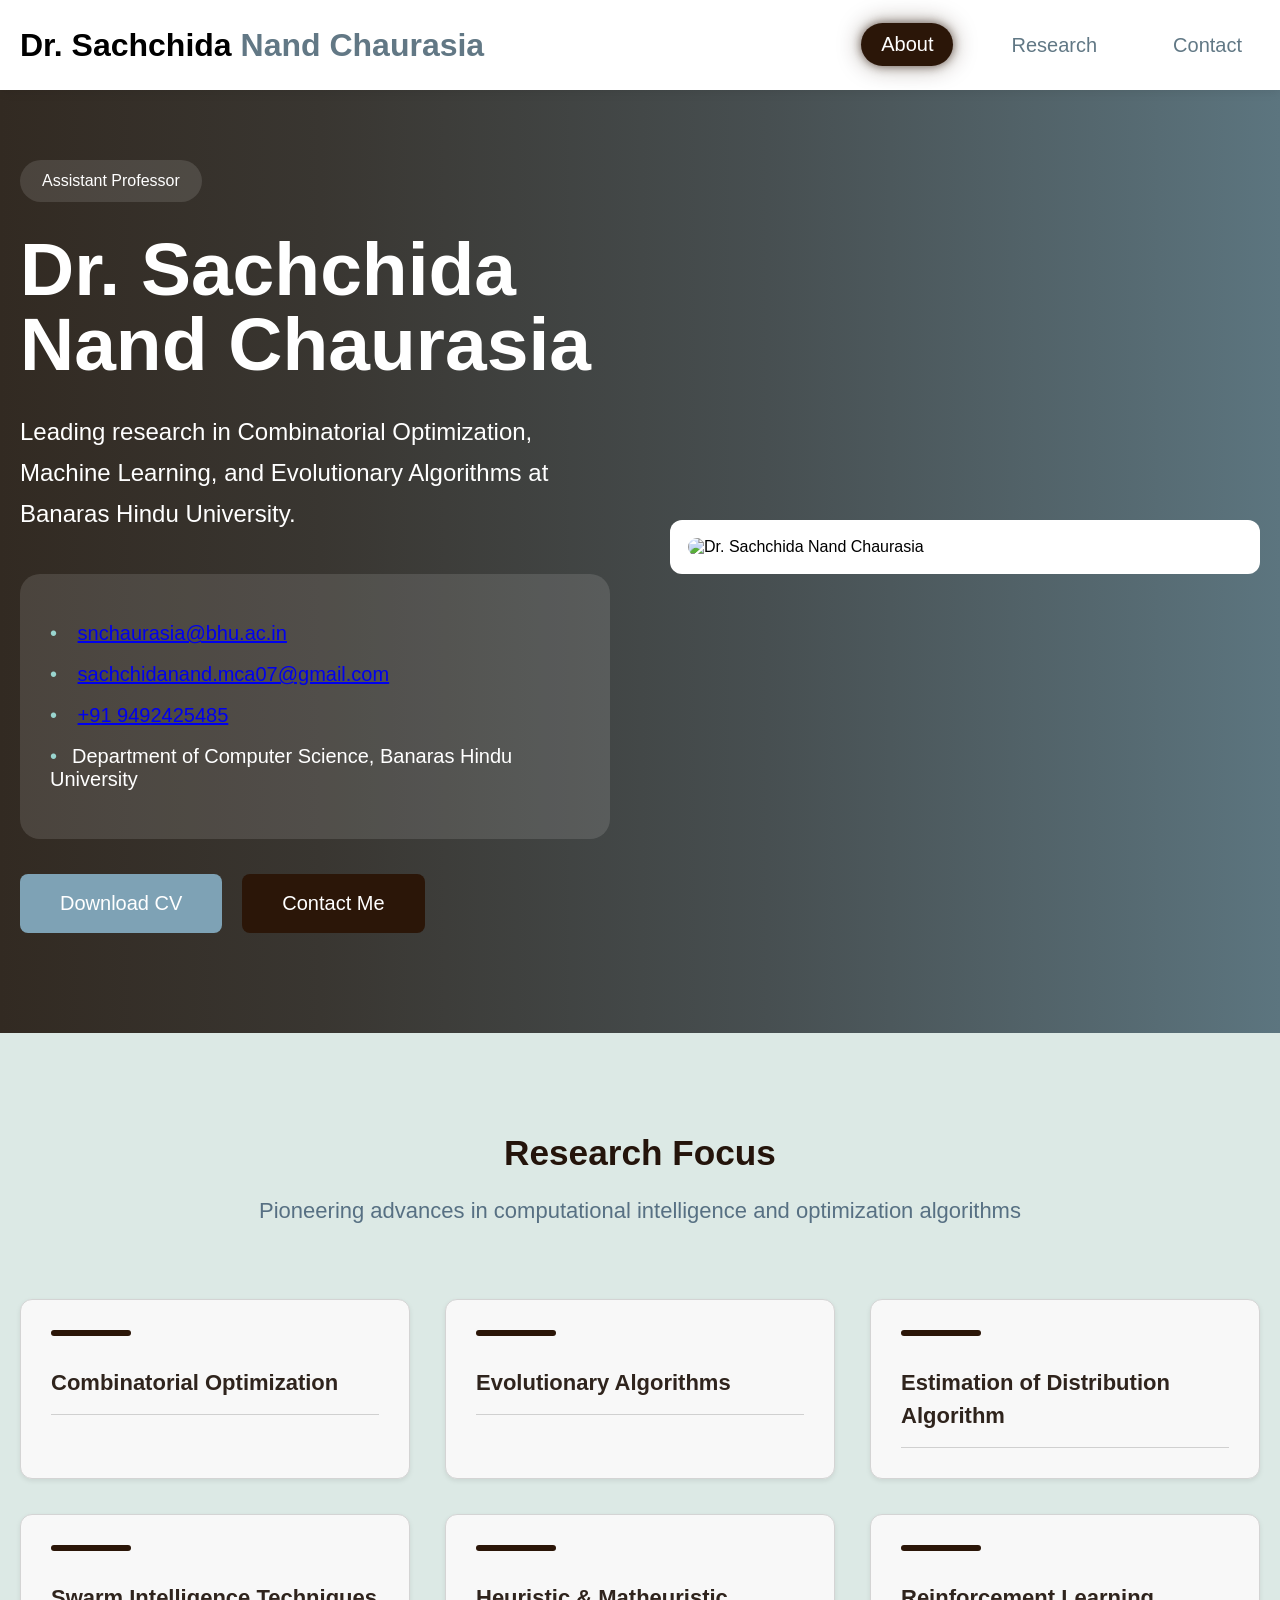
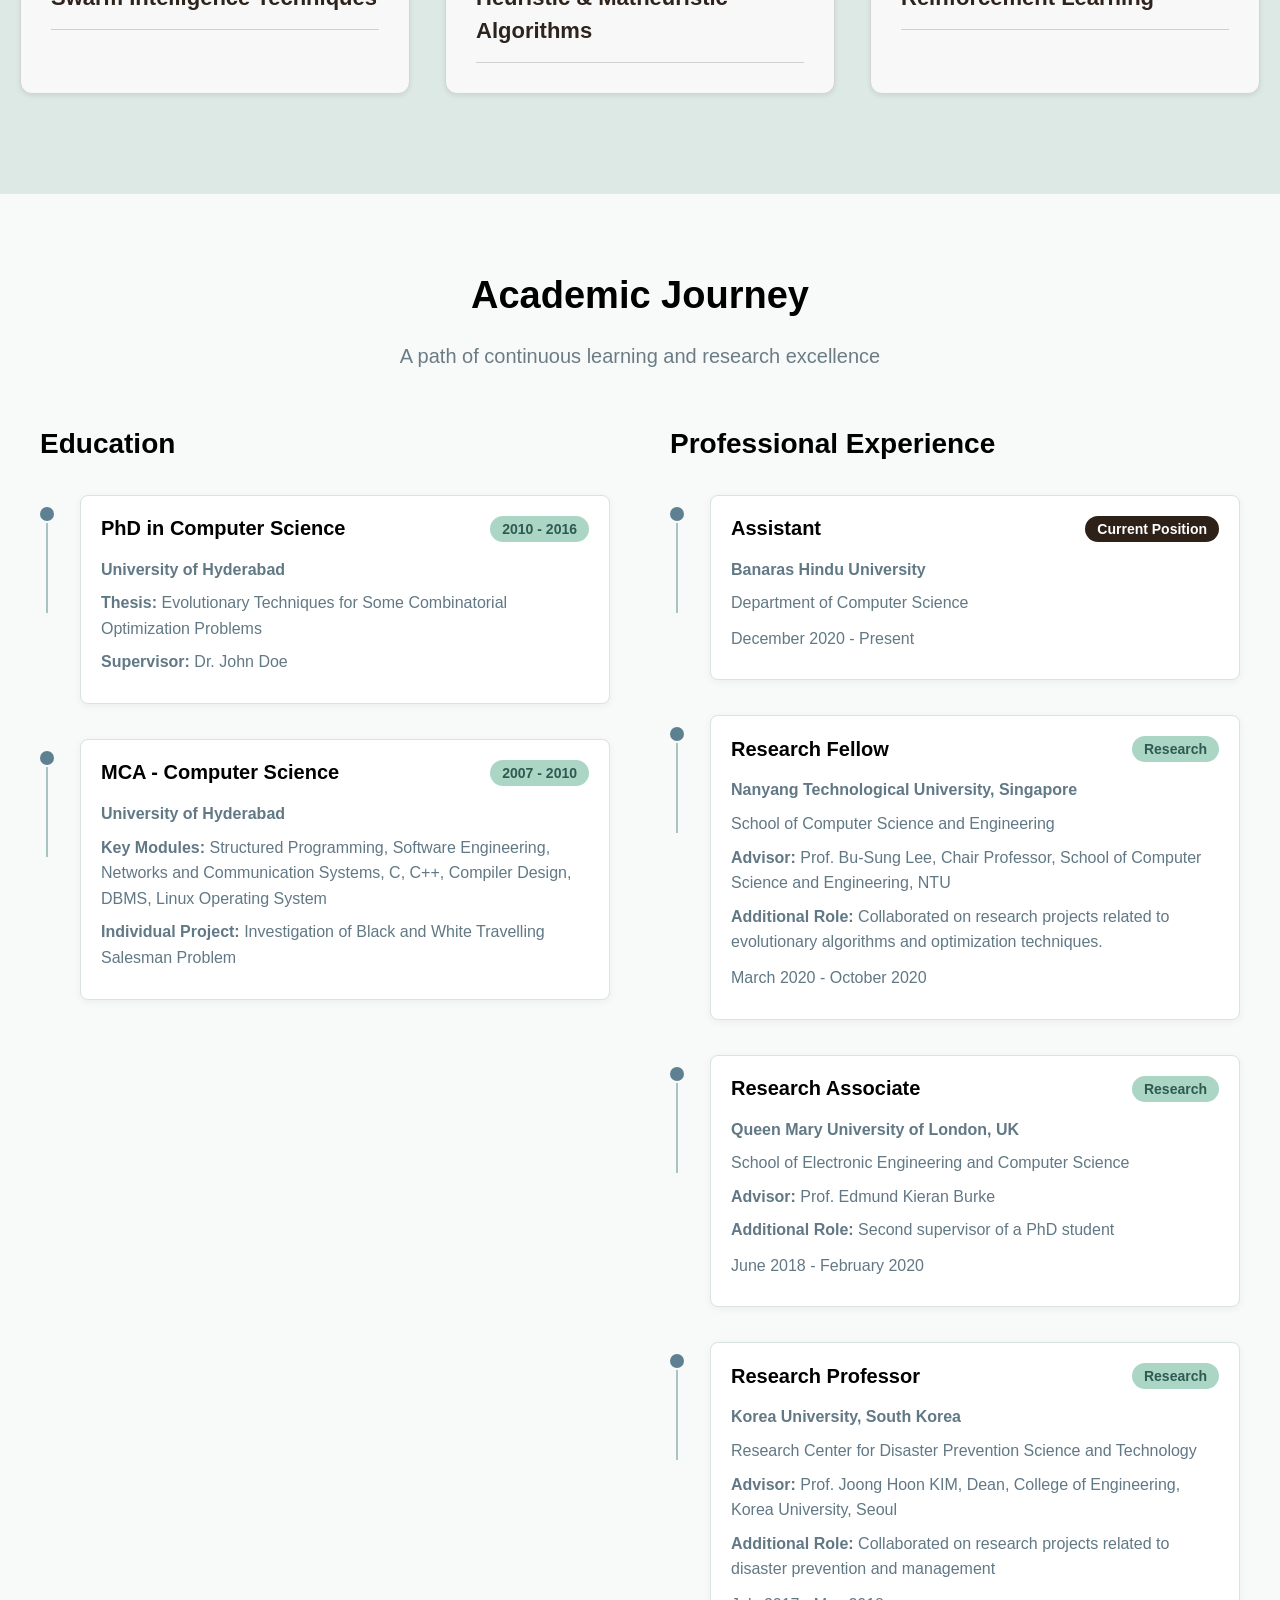
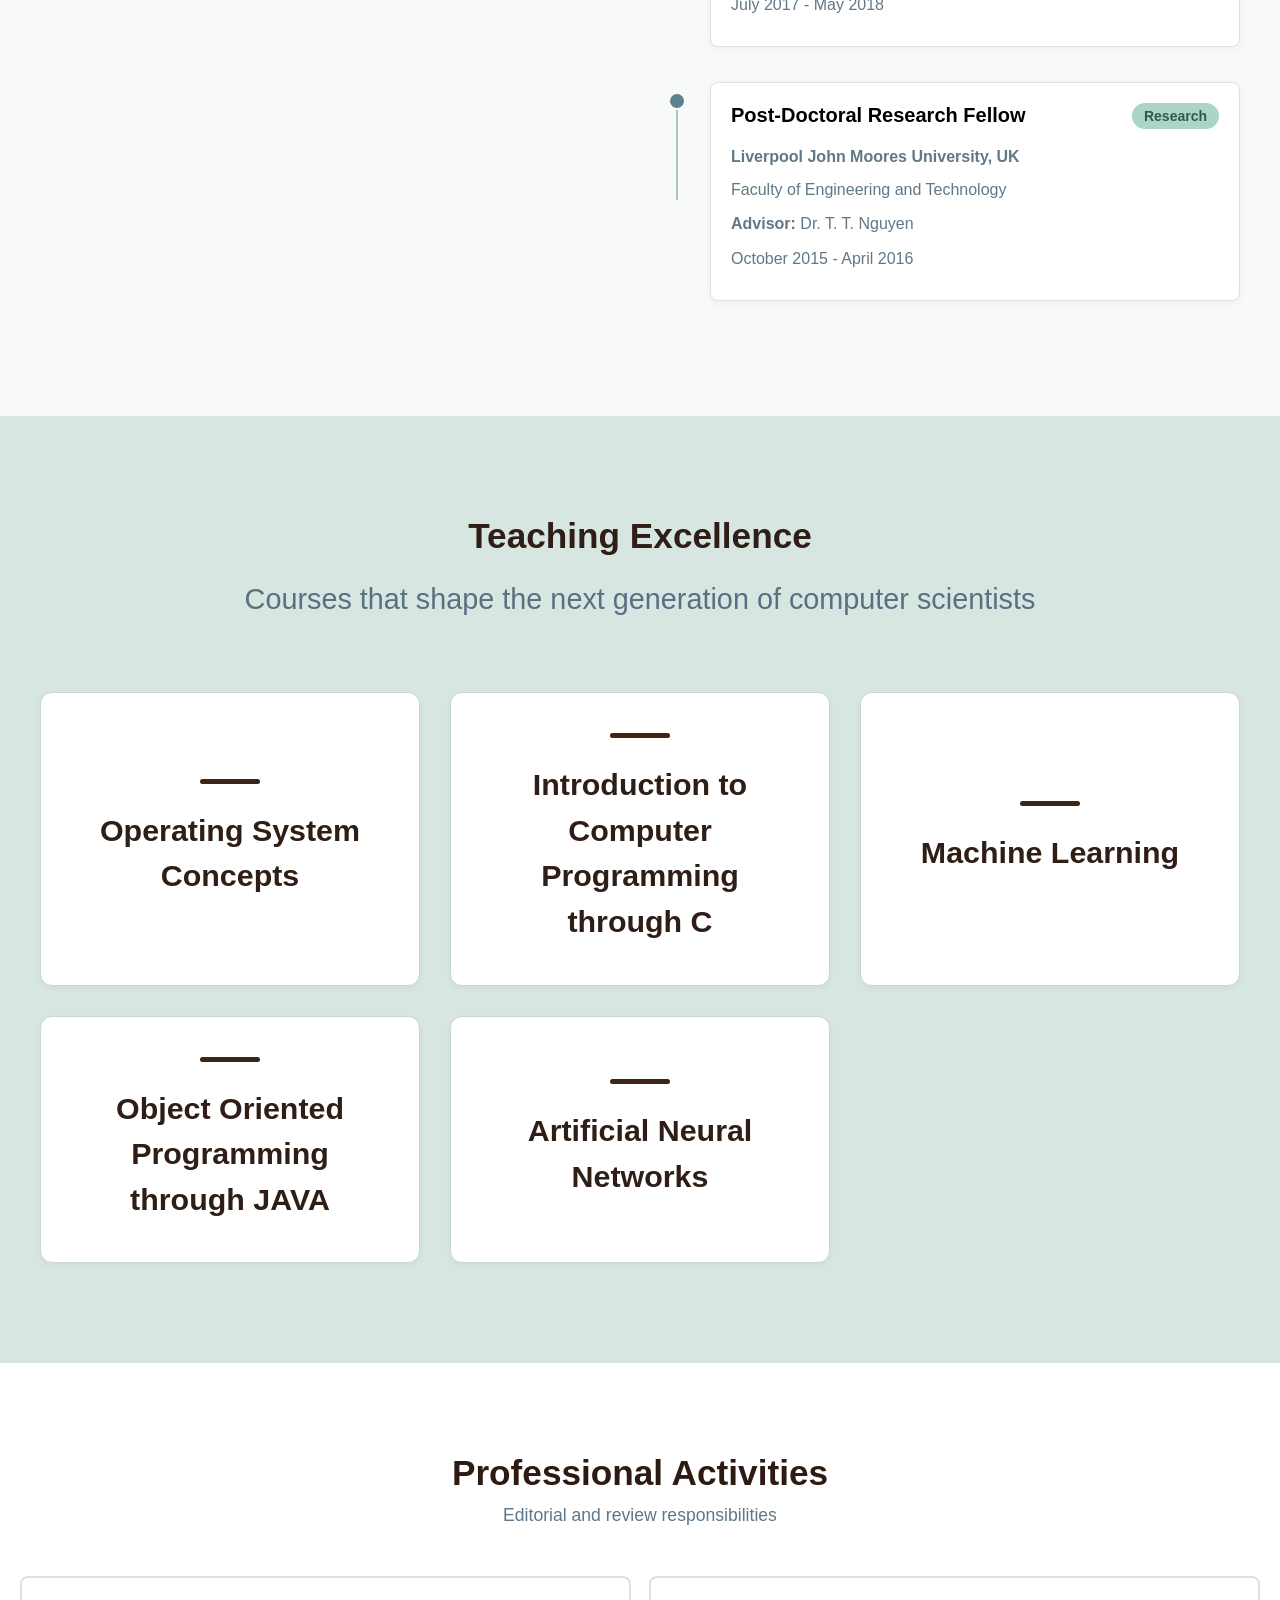
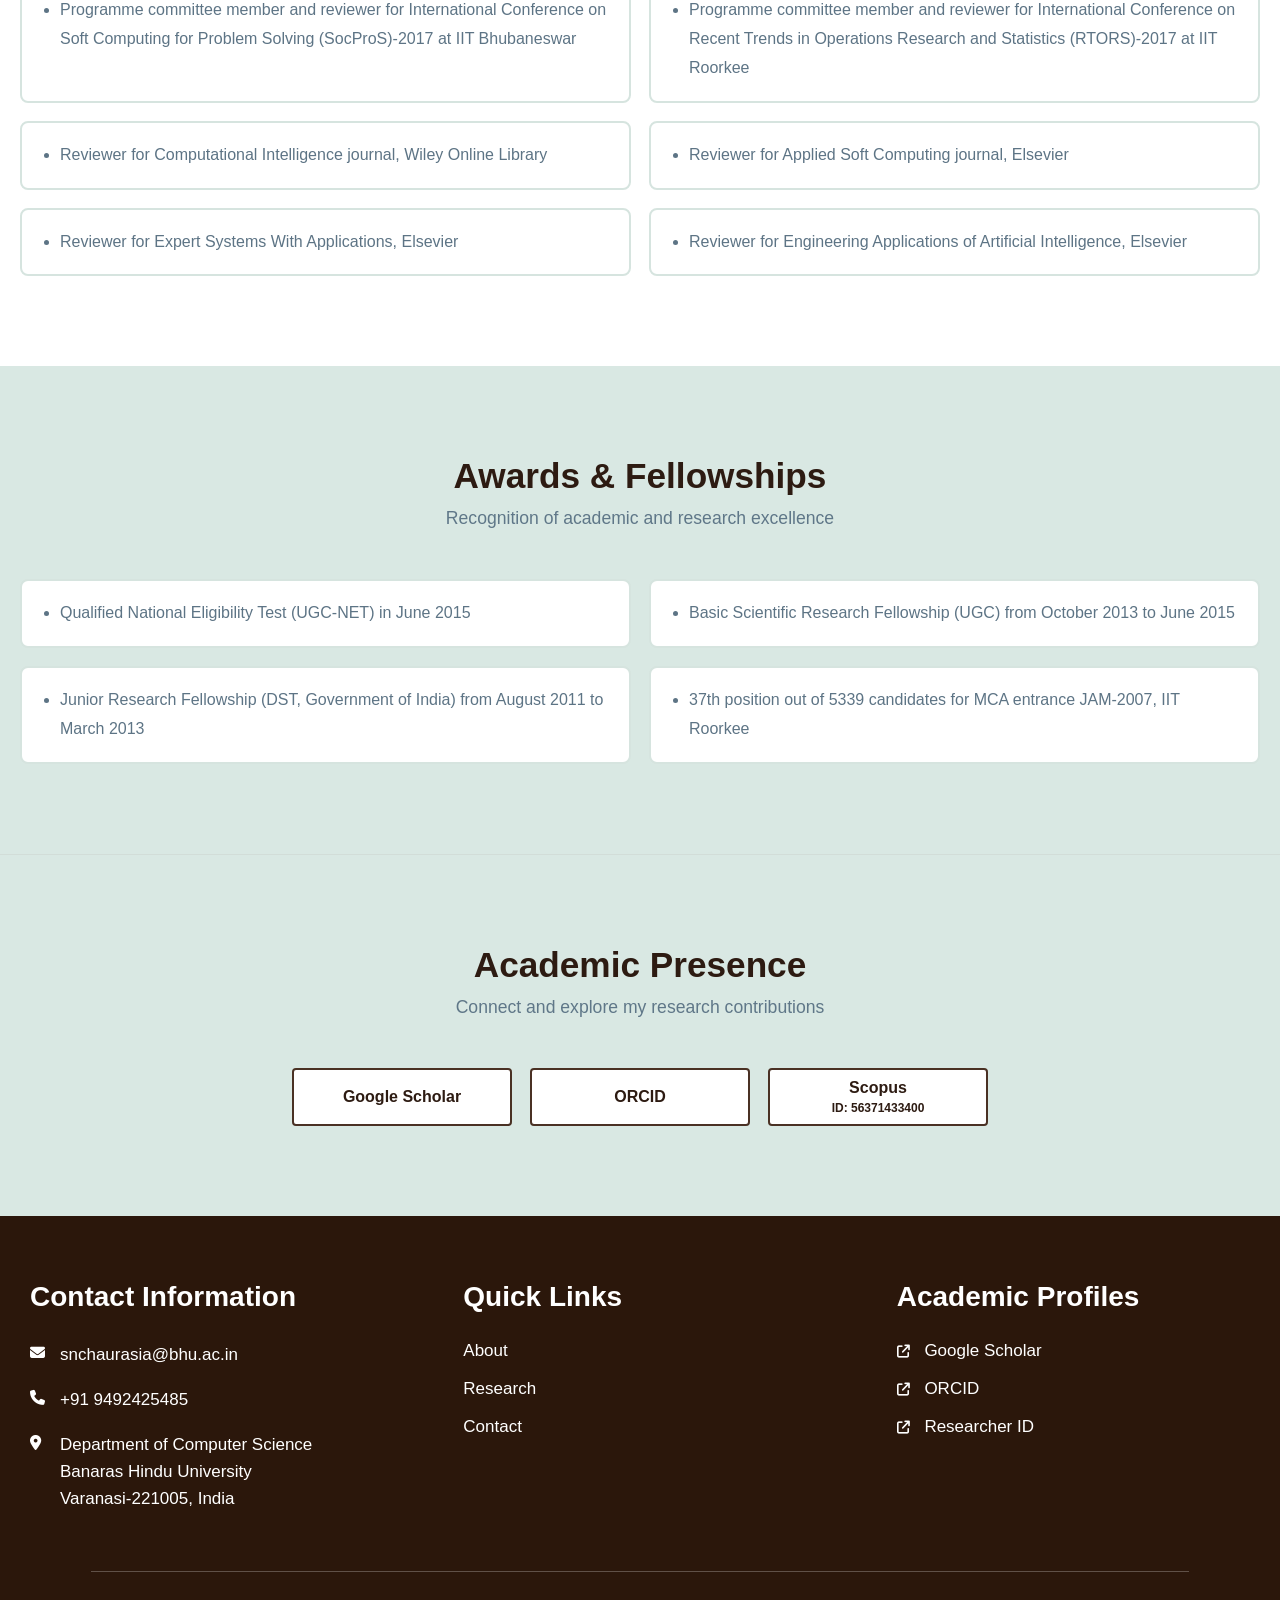
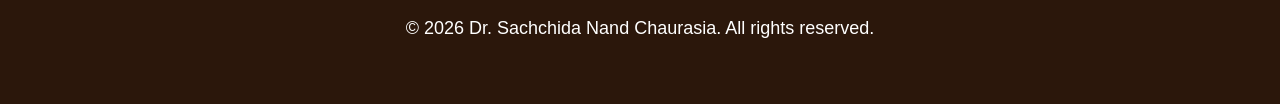
==== commit 249238c8: "Changes made" ====
--- a/index.html
+++ b/index.html
@@ -1,14 +1,5 @@
 <!DOCTYPE html>
 <html lang="en">
-
-<!-- <head>
-    <meta charset="UTF-8">
-    <meta name="viewport" content="width=device-width, initial-scale=1.0">
-    <title>Dr. Sachchida Nand Chaurasia</title>
-
-    <link rel="stylesheet" href="style.css">
-</head> -->
-
 <head>
     <link rel="preload"
       as="image"
@@ -18,7 +9,6 @@
 
     <title>Dr. Sachchida Nand Chaurasia | Assistant Professor | BHU</title>
 
-    <!-- SEO -->
     <meta name="description"
         content="Official website of Dr. Sachchida Nand Chaurasia, Assistant Professor, Department of Computer Science, Banaras Hindu University. Research interests include Combinatorial Optimization, Machine Learning, Evolutionary Algorithms, Reinforcement Learning, and Swarm Intelligence.">
 
@@ -30,21 +20,21 @@
     <meta name="robots" content="index, follow">
     <meta name="googlebot" content="index, follow">
 
-    <!-- Theme Color -->
+    
     <meta name="theme-color" content="#2b1608">
 
-    <!-- Canonical URL -->
+    
     <link rel="canonical" href="https://vikasyadav072007-pixel.github.io/mywebsite/">
 
-    <!-- Favicon -->
+    
     <link rel="icon" type="image/png" sizes="32x32" href="bhulogo.png">
 <link rel="apple-touch-icon" href="bhulogo.png">
 
-    <!-- Open Graph (WhatsApp, LinkedIn, Facebook Preview) -->
-    <meta property="og:title" content="Dr. Sachchida Nand Chaurasia | Assistant Professor | BHU">
+   
+    <meta property="og:title" content="Dr. Sachchida Nand Chaurasia | Assistant  | BHU">
 
     <meta property="og:description"
-        content="Assistant Professor, Department of Computer Science, Banaras Hindu University. Research in Combinatorial Optimization, Machine Learning and Evolutionary Algorithms.">
+        content="Assistant , Department of Computer Science, Banaras Hindu University. Research in Combinatorial Optimization, Machine Learning and Evolutionary Algorithms.">
 
     <meta property="og:type" content="website">
 
@@ -63,15 +53,14 @@
     <meta property="og:image:type" content="image/jpeg">
 
 <meta property="og:image:alt"
-content="Dr. Sachchida Nand Chaurasia, Assistant Professor, Banaras Hindu University">
-
-    <!-- Twitter / X Preview -->
+content="Dr. Sachchida Nand Chaurasia, Assistant , Banaras Hindu University">
+
     <meta name="twitter:card" content="summary_large_image">
 
-    <meta name="twitter:title" content="Dr. Sachchida Nand Chaurasia | Assistant Professor | BHU">
+    <meta name="twitter:title" content="Dr. Sachchida Nand Chaurasia | Assistant  | BHU">
 
     <meta name="twitter:description"
-        content="Assistant Professor, Department of Computer Science, Banaras Hindu University.">
+        content="Assistant , Department of Computer Science, Banaras Hindu University.">
 
    <meta name="twitter:image"
 content="https://vikasyadav072007-pixel.github.io/mywebsite/images/share-preview.jpg">
@@ -80,14 +69,14 @@
     <meta name="twitter:image:alt"
 content="Dr. Sachchida Nand Chaurasia">
 
-    <!-- Google Fonts -->
+    
     <link rel="preconnect" href="https://fonts.googleapis.com">
 
     <link rel="preconnect" href="https://fonts.gstatic.com" crossorigin>
 
     <link href="https://fonts.googleapis.com/css2?family=Inter:wght@300;400;500;600;700&display=swap" rel="stylesheet">
 
-    <!-- Main CSS -->
+    
     <link rel="stylesheet" href="style.css">
     <link rel="stylesheet" href="https://cdnjs.cloudflare.com/ajax/libs/font-awesome/6.6.0/css/all.min.css">
 
@@ -113,21 +102,6 @@
 
         </div>
     </nav>
-
-    <!-- <nav>
-        <div class="nav-container">
-
-            <div class="logo">
-                Dr. Sachchida <span>Nand Chaurasia</span>
-            </div>
-
-            <div class="nav-links">
-                <a href="index.html" class="active">About</a>
-                <a href="https://nand-scholar-space.vercel.app/research">Research</a>
-                <a href="contact222222.html">Contact</a>
-            </div>
-        </div>
-    </nav> -->
 
     <section id="about" class="hero">
         <div class="hero-container">
@@ -161,7 +135,7 @@
                                 sachchidanand.mca07@gmail.com
                             </a>
                         </li>
-                        <!-- <li>sachchidanand.mca07@gmail.com</li> -->
+                        
                         <li>
                             <a href="tel:+919492425485">
                                 +91 9492425485
@@ -189,7 +163,7 @@
             </div>
         </div>
     </section>
-    <!-- Research Focus Section -->
+    <!-- Research  Section -->
 
     <section id="research">
         <div class="container">
@@ -241,8 +215,6 @@
     </section>
     <section id="academic-journey">
         <div class="container">
-
-            <!-- Section Heading -->
             <div class="section-header">
                 <h1>Academic Journey</h1>
                 <br>
@@ -251,7 +223,7 @@
 
             <div class="timeline-wrapper">
 
-                <!-- ================= EDUCATION ================= -->
+                <!--  EDUCATION  -->
                 <div class="timeline-column">
                     <h2>Education</h2>
 
@@ -308,19 +280,19 @@
                     </div>
                 </div>
 
-                <!-- ================= EXPERIENCE ================= -->
+                <!--  EXPERIENCE  -->
                 <div class="timeline-column">
                     <h2>Professional Experience</h2>
 
                     <div class="timeline">
 
-                        <!-- Assistant Professor -->
+                       
                         <div class="timeline-item">
                             <div class="timeline-dot"></div>
 
                             <div class="card">
                                 <div class="card-top">
-                                    <h3>Assistant Professor</h3>
+                                    <h3>Assistant </h3>
                                     <span class="badge dark"><b>Current Position</b></span>
                                 </div>
 
@@ -336,7 +308,7 @@
                             </div>
                         </div>
 
-                        <!-- Research Fellow -->
+                       
                         <div class="timeline-item">
                             <div class="timeline-dot"></div>
 
@@ -372,7 +344,7 @@
                             </div>
                         </div>
 
-                        <!-- Research Associate -->
+                        
                         <div class="timeline-item">
                             <div class="timeline-dot"></div>
 
@@ -407,7 +379,7 @@
                             </div>
                         </div>
 
-                        <!-- Research Professor -->
+                        
                         <div class="timeline-item">
                             <div class="timeline-dot"></div>
 
@@ -427,12 +399,12 @@
 
                                 <p>
                                     <strong>Advisor:</strong>
-                                    Prof. Joong Hoon Kim
+                                    Prof. Joong Hoon KIM, Dean, College of Engineering, Korea University, Seoul
                                 </p>
 
                                 <p>
                                     <strong>Additional Role:</strong>
-                                    Collaborated on disaster prevention and management projects
+                                    Collaborated on research projects related to disaster prevention and management
                                 </p>
 
                                 <p class="date">
@@ -441,7 +413,7 @@
                             </div>
                         </div>
 
-                        <!-- Post Doctoral Fellow -->
+                       
                         <div class="timeline-item">
                             <div class="timeline-dot"></div>
 
@@ -516,9 +488,9 @@
 
         </div>
     </section>
-    <!-- =========================================
+    <!-- 
      PROFESSIONAL ACTIVITIES
-========================================= -->
+ -->
 
     <section id="professional-activities">
         <div class="container">
@@ -593,9 +565,9 @@
     </section>
 
 
-    <!-- =========================================
+    <!-- 
      AWARDS & FELLOWSHIPS
-========================================= -->
+ -->
 
     <section id="awards-fellowships">
         <div class="container">
@@ -649,9 +621,9 @@
     </section>
 
 
-    <!-- =========================================
+    <!-- 
      ACADEMIC PRESENCE
-========================================= -->
+ -->
 
     <section id="academic-presence">
         <div class="container">
@@ -685,14 +657,14 @@
     </section>
 
 
-    <!-- =========================================
+    <!-- 
      FOOTER
-========================================= -->
+ -->
 
     <footer id="site-footer">
     <div class="footer-container">
 
-        <!-- Contact Information -->
+        
         <div class="footer-column">
             <h3>Contact Information</h3>
 
@@ -721,7 +693,7 @@
 
         </div>
 
-        <!-- Quick Links -->
+        
         <div class="footer-column">
             <h3>Quick Links</h3>
 
@@ -733,7 +705,7 @@
 
         </div>
 
-        <!-- Academic Profiles -->
+        
         <div class="footer-column">
             <h3>Academic Profiles</h3>
 
@@ -767,9 +739,6 @@
 
     <hr>
 
-    <!-- <div class="copyright">
-        &copy; 2024 Dr. Sachchida Nand Chaurasia. All rights reserved.
-    </div> -->
     <div class="copyright">
         <br>
             © <span id="year"></span> Dr. Sachchida Nand Chaurasia. All rights reserved.
@@ -779,9 +748,9 @@
 </footer>
 
     <script src="script.js"></script>
-    <!-- <body> -->
-
-    <!-- Your page content -->
+   
+
+   
     <script>
         document.getElementById("year").textContent =
             new Date().getFullYear();
@@ -810,35 +779,9 @@
             });
         });
     </script>
-    <!-- <script>
-        document.querySelectorAll('a').forEach(link => {
-
-            link.addEventListener('click', function (e) {
-
-                const href = this.getAttribute('href');
-
-                if (
-                    href &&
-                    !href.startsWith('#') &&
-                    !href.startsWith('http')
-                ) {
-                    e.preventDefault();
-
-                    document.body.classList.add('fade-out');
-
-                    setTimeout(() => {
-                        window.location.href = href;
-                    }, 600);
-                }
-            });
-
-        });
-    </script> -->
+   
     <script>
-        /* =====================================
-           SCROLL ANIMATION (FADE IN)
-        ===================================== */
-
+        
         const sections = document.querySelectorAll("section");
 
         const observer = new IntersectionObserver(entries => {
@@ -854,34 +797,6 @@
         sections.forEach(section => {
             observer.observe(section);
         });
-
-
-        /* =====================================
-           SCROLL SPY (ACTIVE NAV AUTO HIGHLIGHT)
-        ===================================== */
-
-        /* const navLinks = document.querySelectorAll(".nav-links a");
-        
-        window.addEventListener("scroll", () => {
-            let current = "";
-        
-            sections.forEach(section => {
-                const sectionTop = section.offsetTop - 150;
-                const sectionHeight = section.clientHeight;
-        
-                if(pageYOffset >= sectionTop){
-                    current = section.getAttribute("id");
-                }
-            });
-        
-            navLinks.forEach(link => {
-                link.classList.remove("active");
-                if(link.getAttribute("href") === "#" + current){
-                    link.classList.add("active");
-                }
-            });
-        }); */
-
     </script>
     <script>
         const menuToggle = document.querySelector(".menu-toggle");
--- a/style.css
+++ b/style.css
@@ -109,7 +109,7 @@
 .nav-container{
     max-width:1400px;
     height:100%;
-    margin:0 auto;
+    margin:auto;
     padding:0 20px;
 
     display:flex;
@@ -128,13 +128,29 @@
 
 .nav-links{
     display:flex;
+    align-items:center;
     gap:40px;
 }
 
-.nav-links a{
+/* .nav-links a{
     text-decoration:none;
     color:#617885;
     font-size:20px;
+} */
+.nav-links a{
+    text-decoration:none;
+
+    color:#617885;
+
+    font-size:20px;
+
+    font-weight:500;
+
+    padding:10px 18px;
+
+    border-radius:30px;
+
+    transition:.3s;
 }
 
 /* Hero Section */
@@ -834,12 +850,12 @@
 #site-footer{
     background:#2b170b;
     color:#fff;
-    padding:60px 0 25px;
+    padding:65px 30px;
     font-family:Arial, Helvetica, sans-serif;
 }
 
 .footer-container{
-    width:100%;
+    /* width:100%; */
     max-width:1400px;
     margin:auto;
 
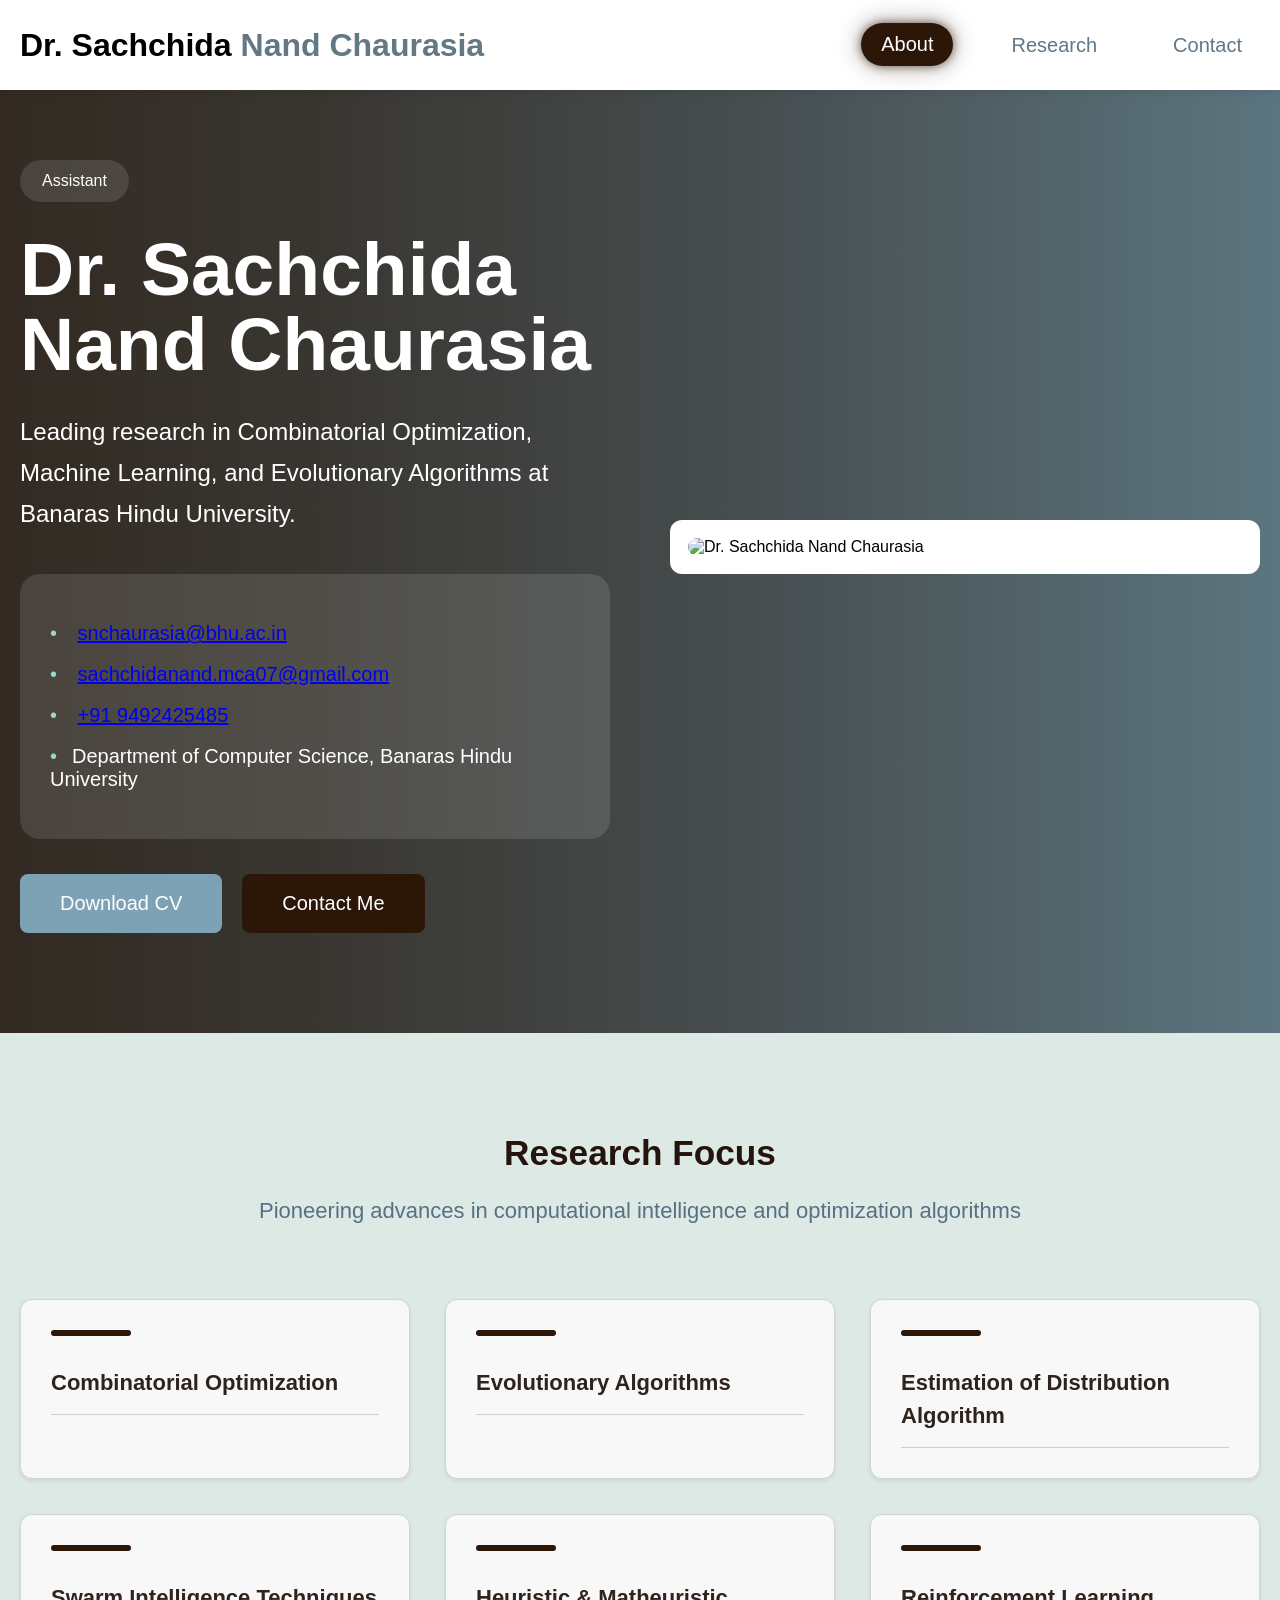
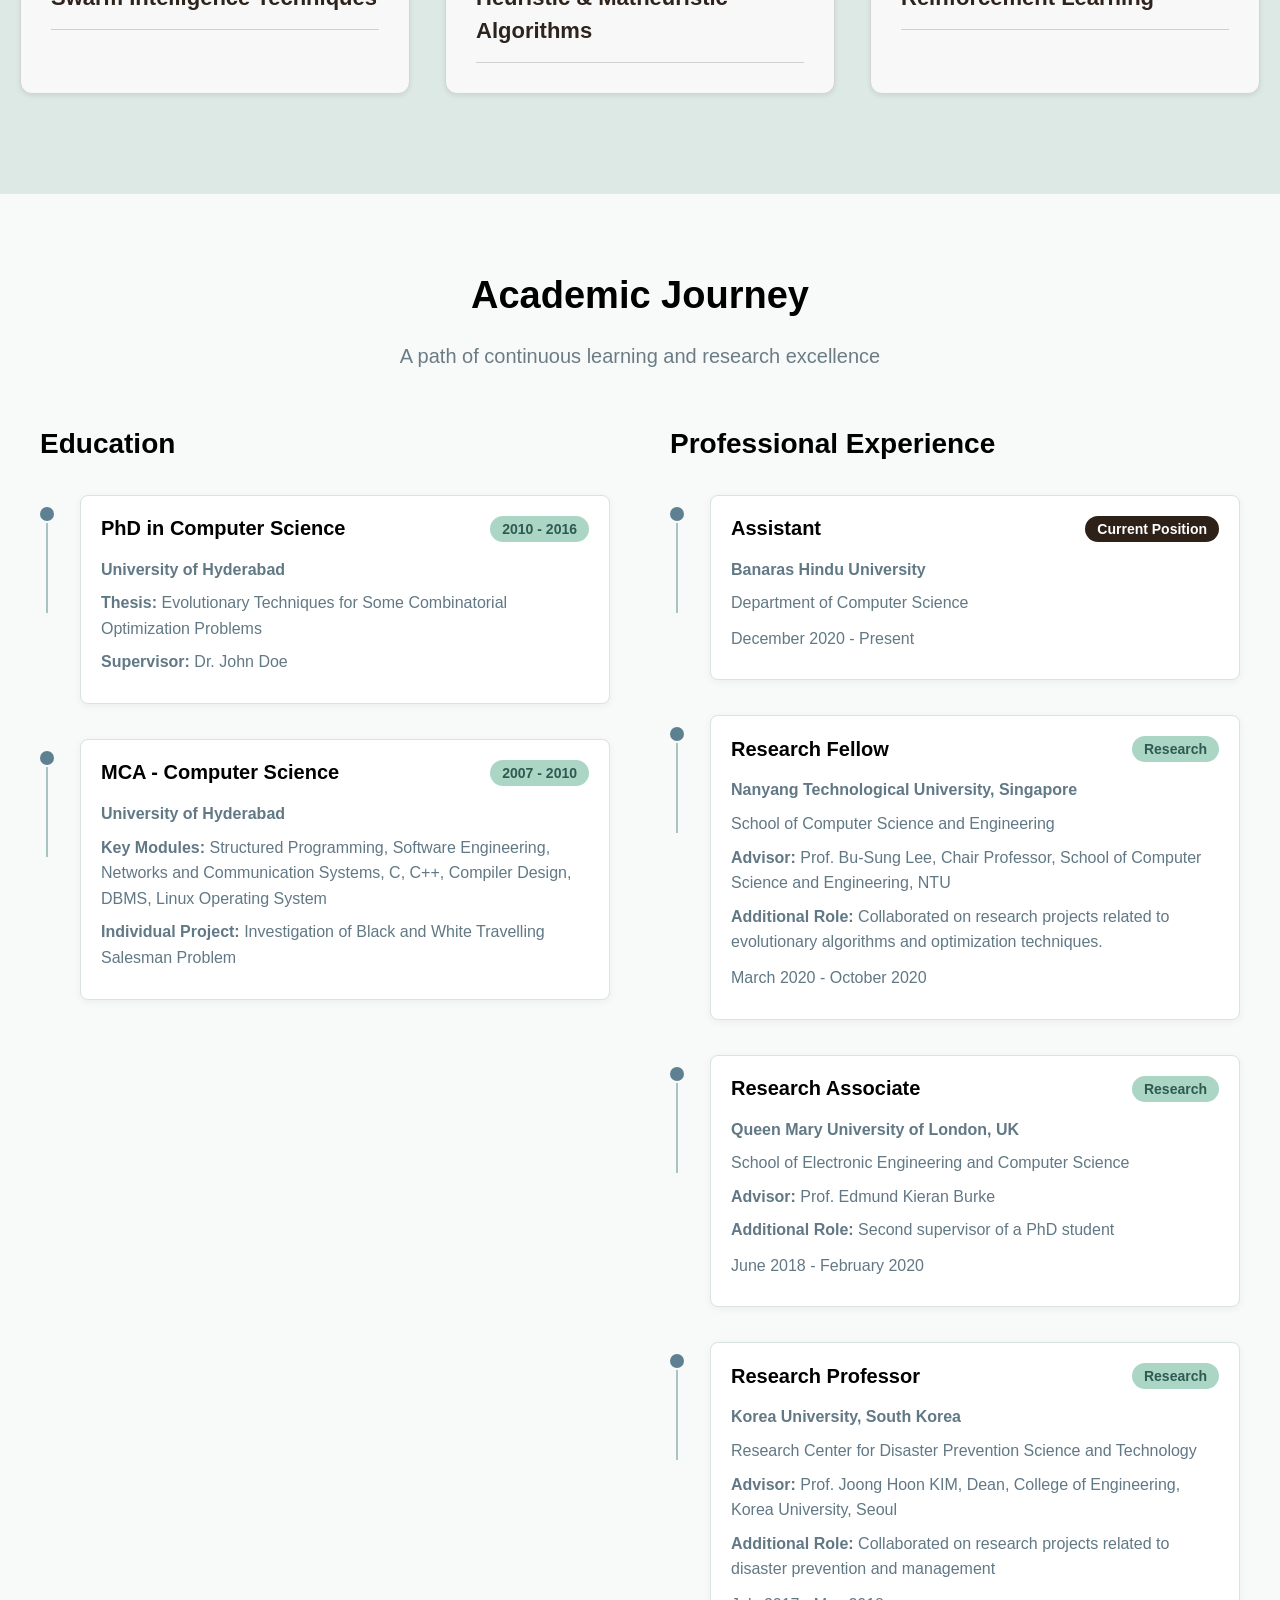
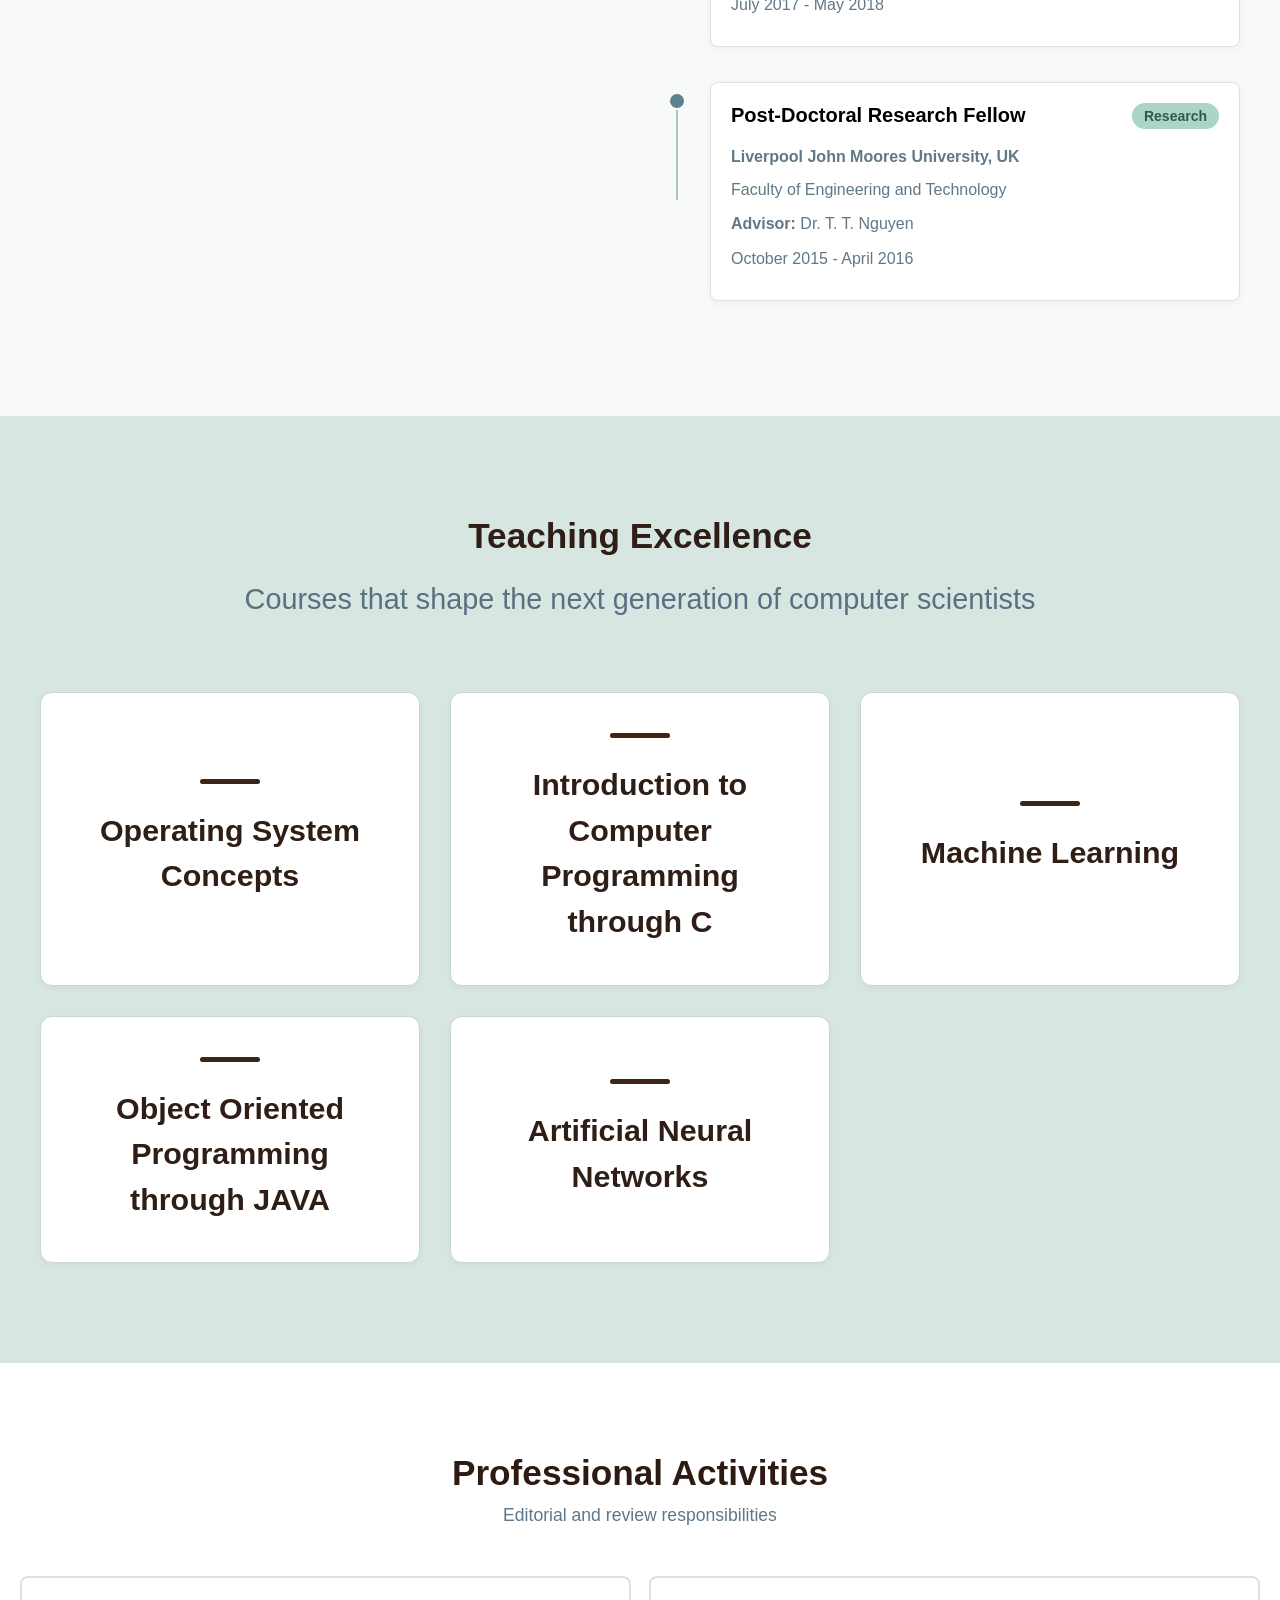
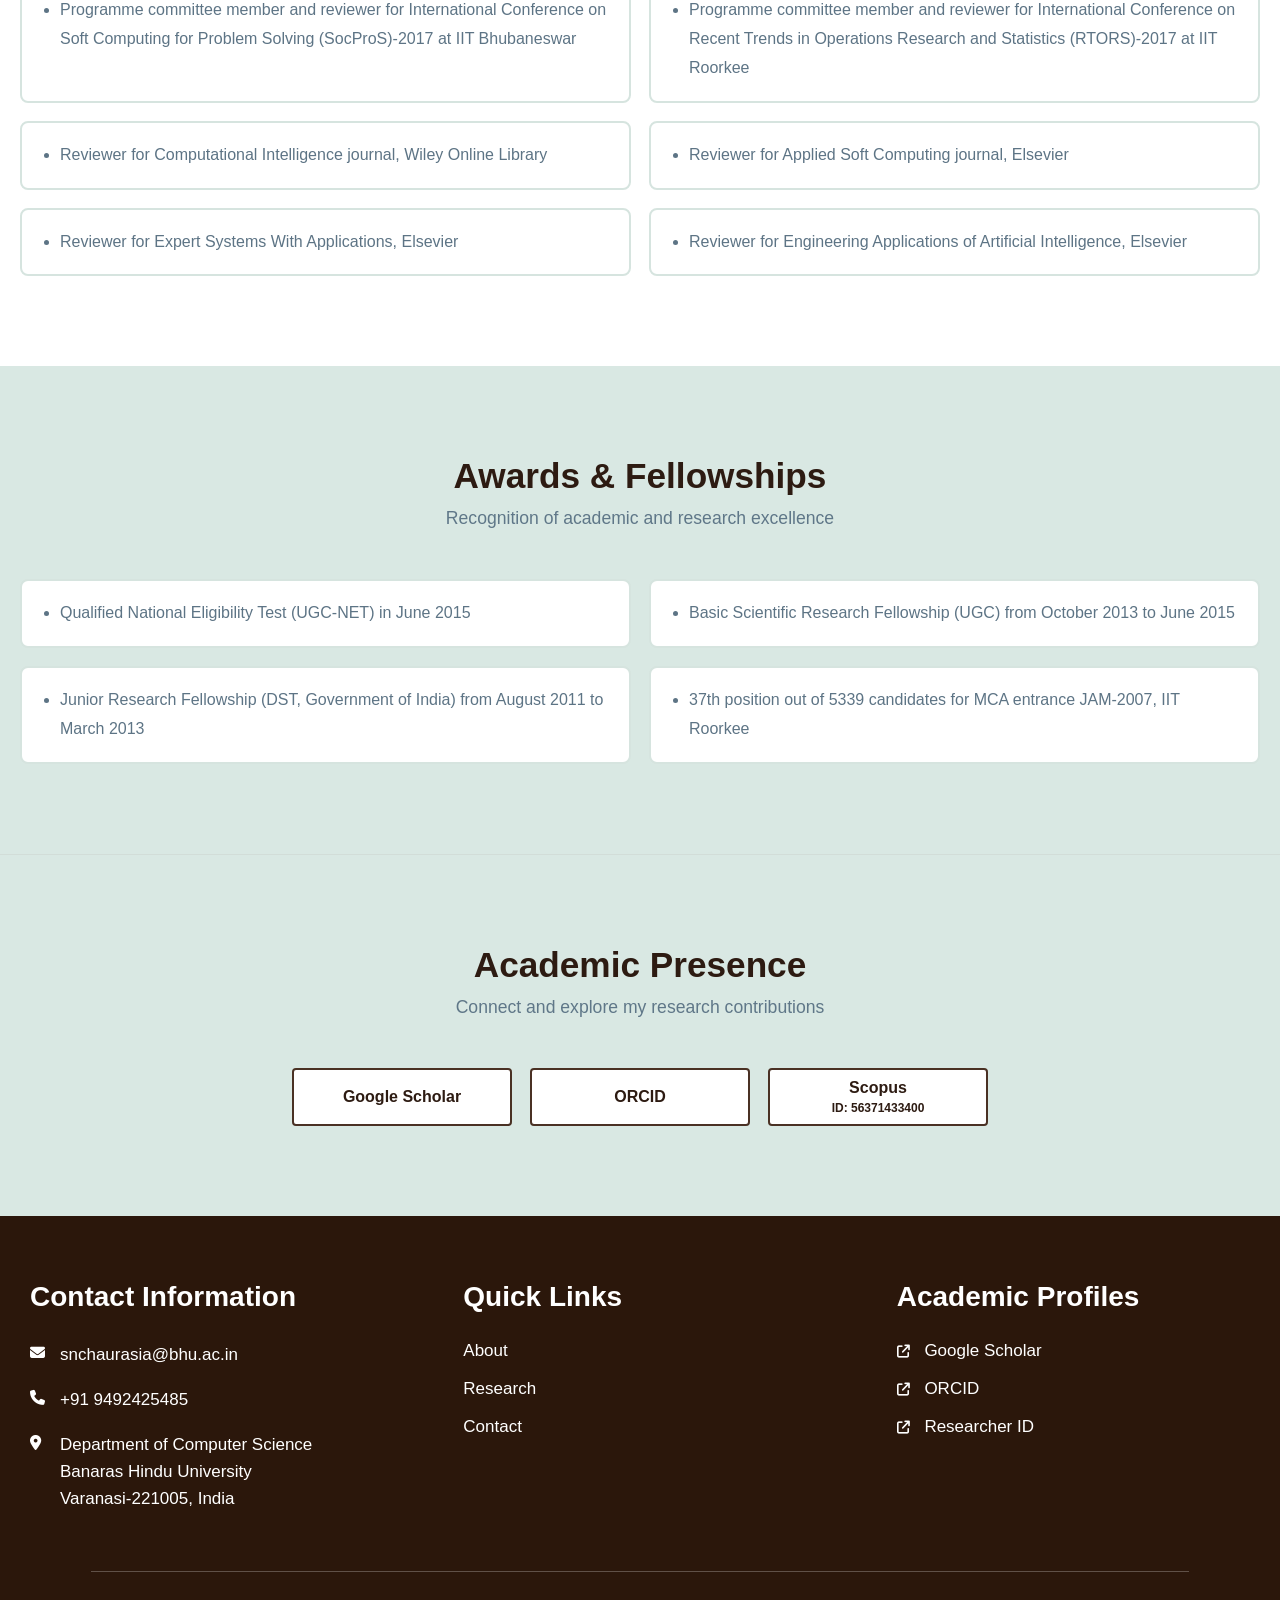
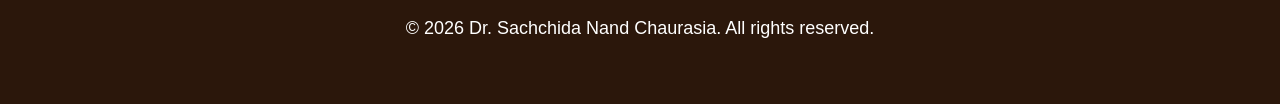
==== commit 05b39b22: "Updates" ====
--- a/index.html
+++ b/index.html
@@ -109,7 +109,7 @@
             <div class="left">
 
                 <div class="tag">
-                    Assistant Professor
+                    Assistant 
                 </div>
 
                 <h1>
--- a/style.css
+++ b/style.css
@@ -132,11 +132,7 @@
     gap:40px;
 }
 
-/* .nav-links a{
-    text-decoration:none;
-    color:#617885;
-    font-size:20px;
-} */
+
 .nav-links a{
     text-decoration:none;
 
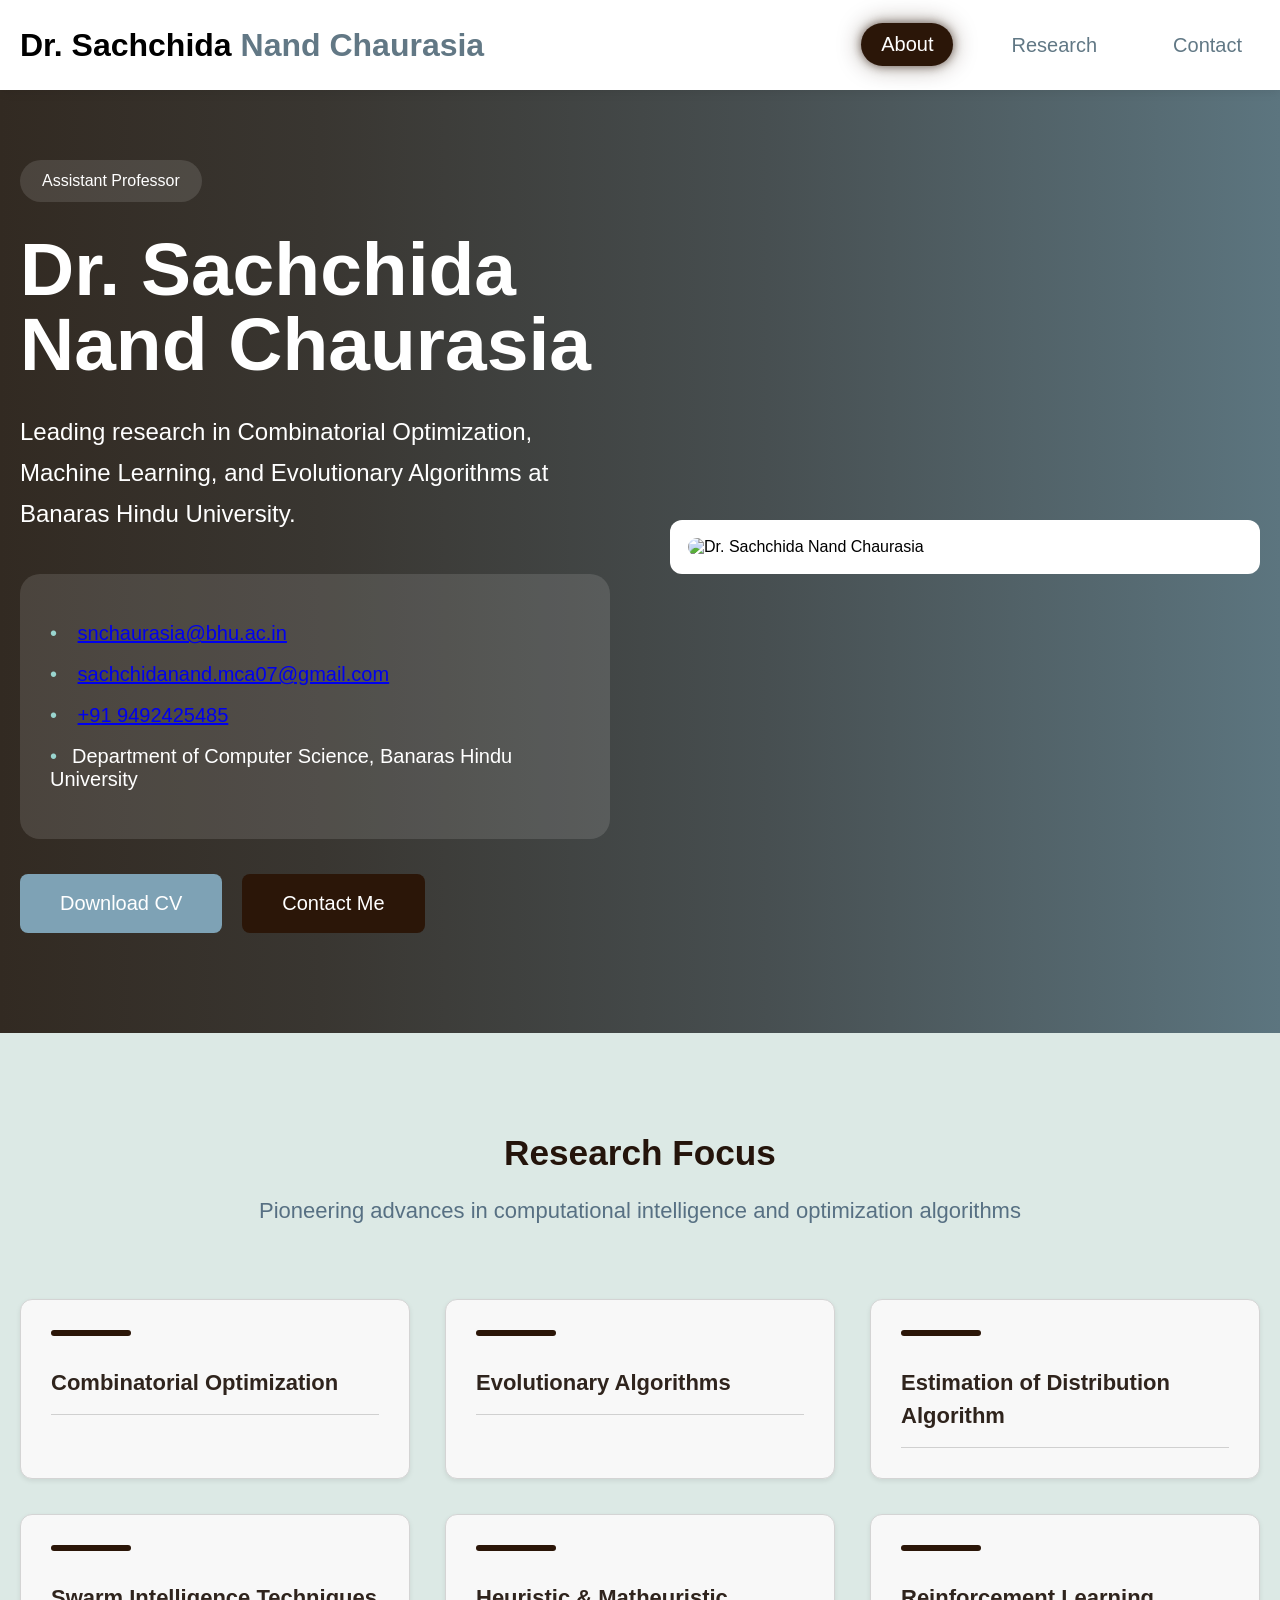
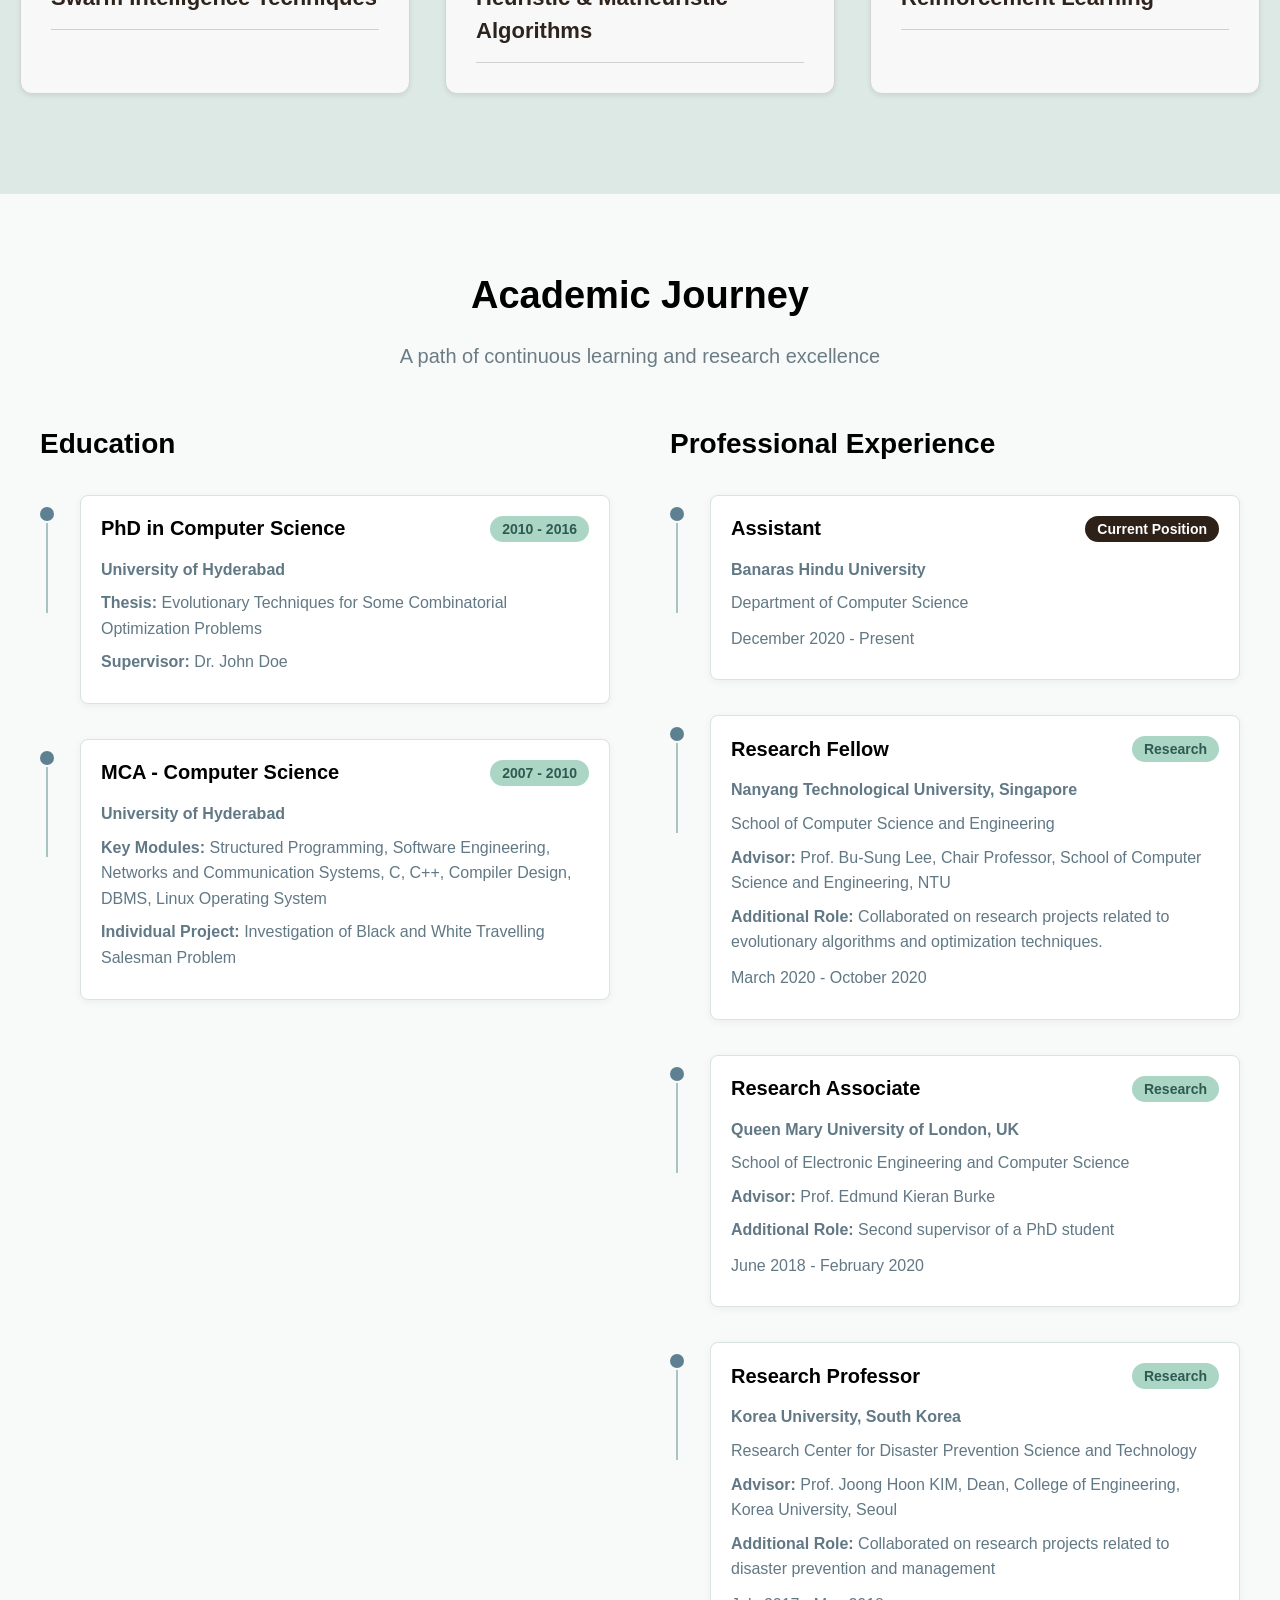
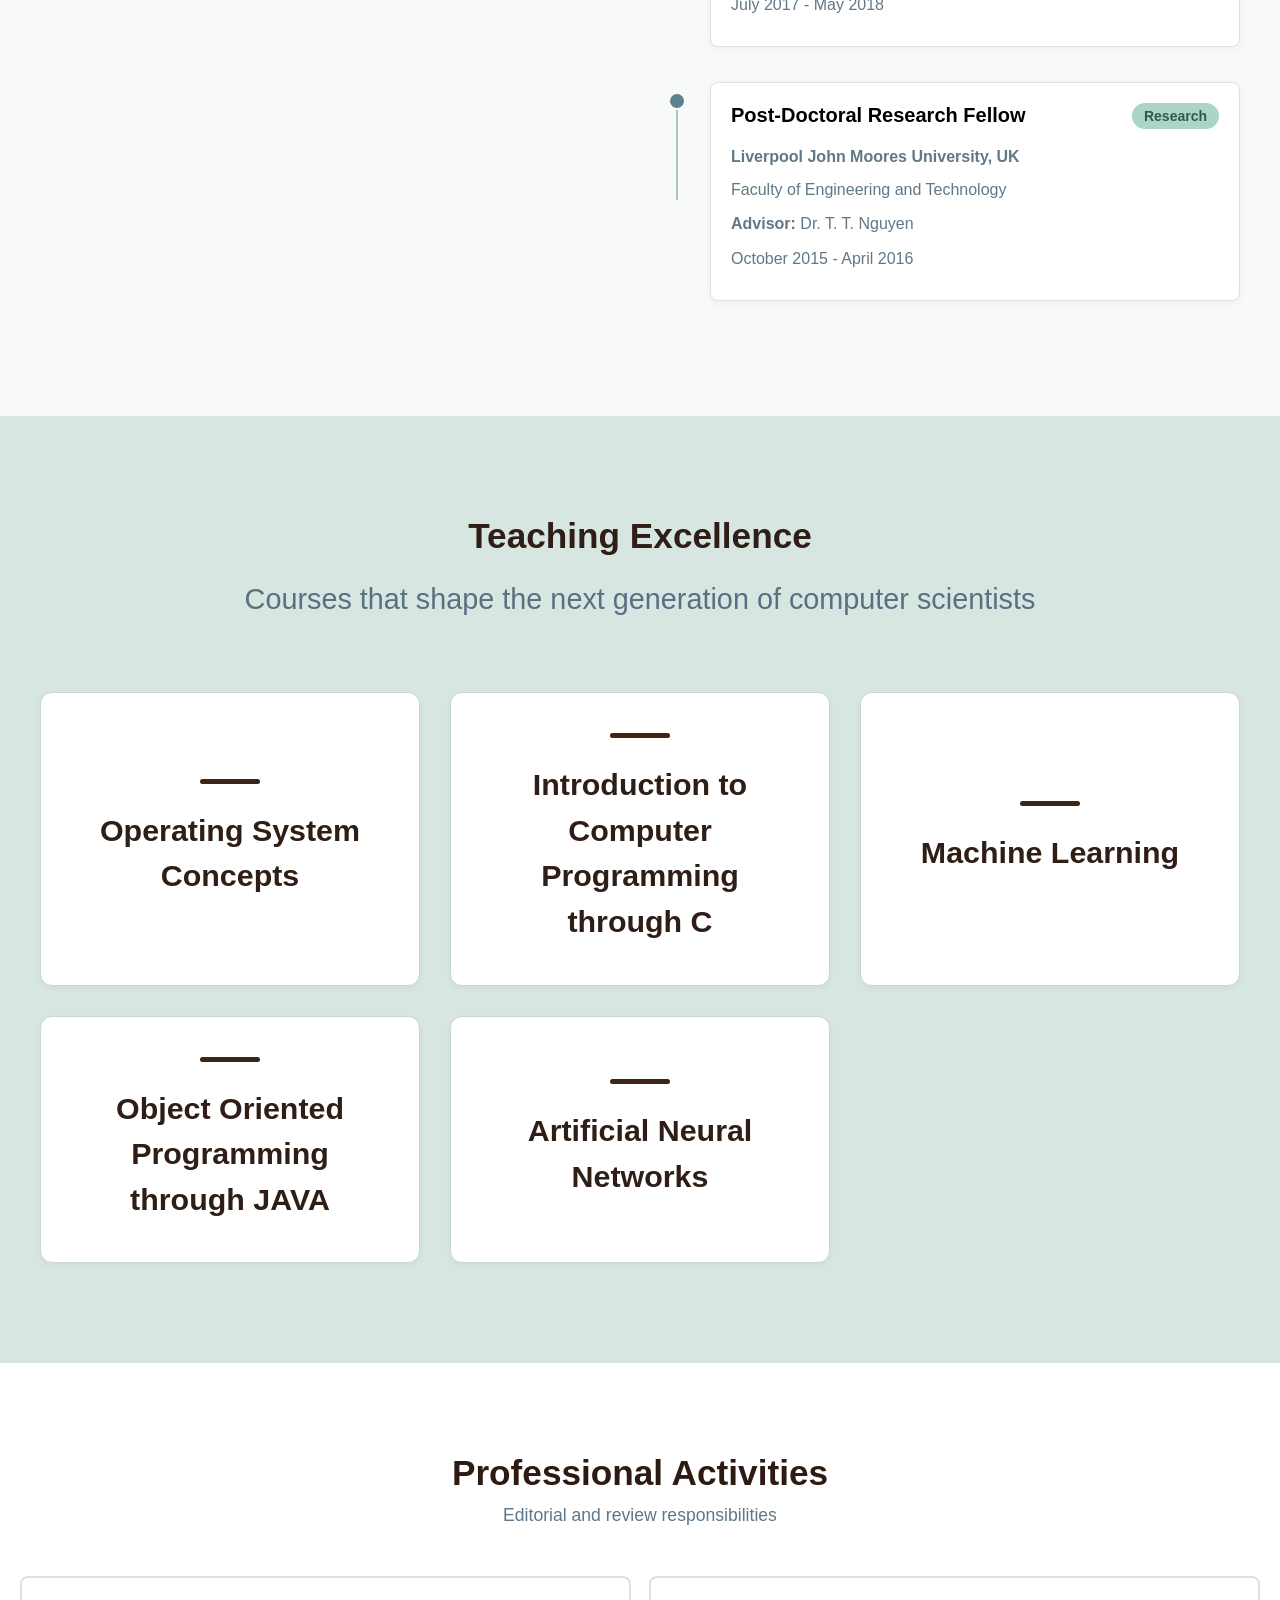
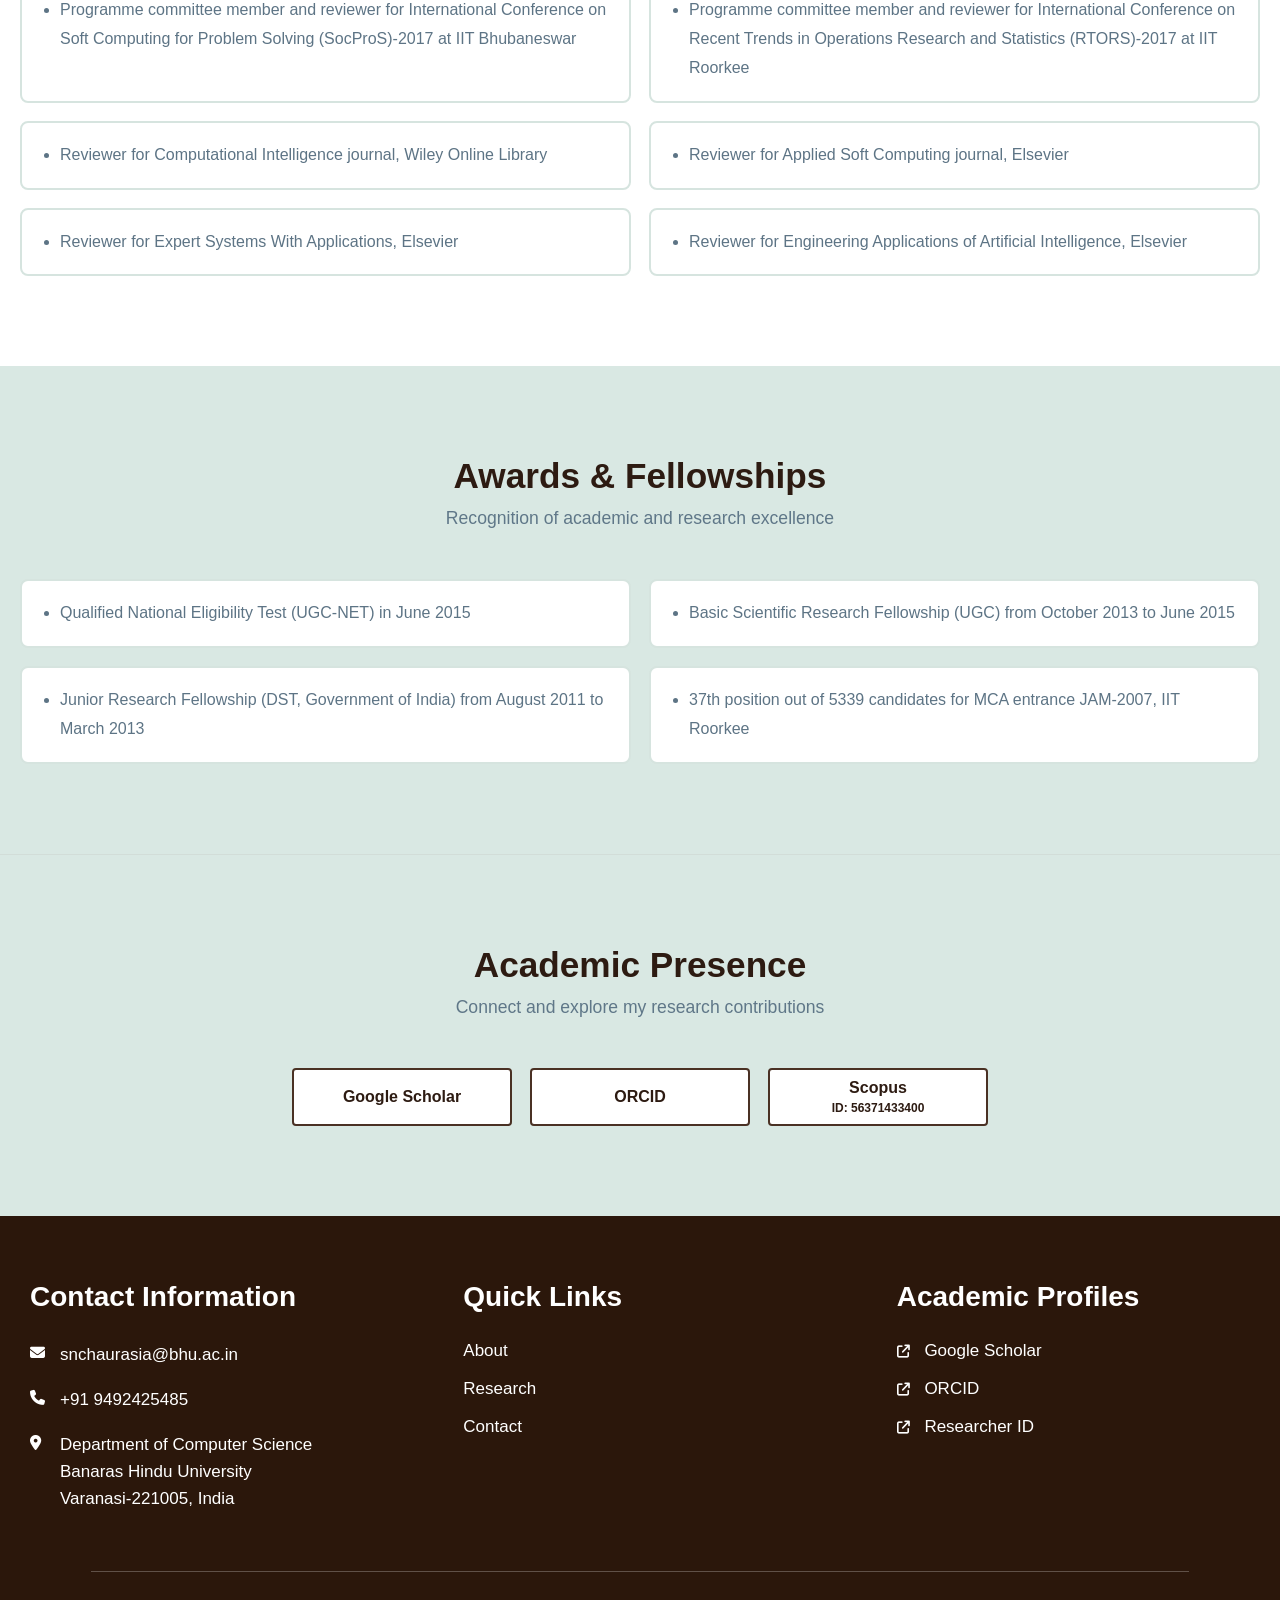
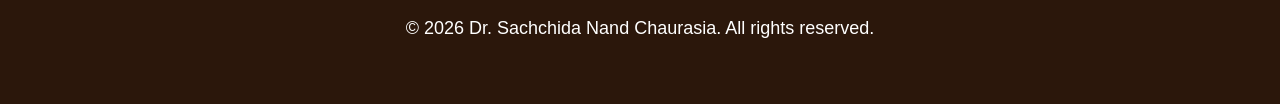
==== commit a17d9e4e: "updates" ====
--- a/index.html
+++ b/index.html
@@ -109,7 +109,7 @@
             <div class="left">
 
                 <div class="tag">
-                    Assistant 
+                    Assistant Professor
                 </div>
 
                 <h1>
--- a/style.css
+++ b/style.css
@@ -1106,3 +1106,100 @@
         display:flex;
     }
 }
+
+/* =================================================
+   MOBILE NAVBAR FIX
+   ================================================= */
+
+@media (max-width: 768px) {
+
+    nav {
+        width: 100%;
+        height: 90px;
+        position: sticky;
+        top: 0;
+        z-index: 9999;
+    }
+
+    .nav-container {
+        position: relative;
+        width: 100%;
+        height: 90px;
+        padding: 0 15px;
+
+        display: flex;
+        align-items: center;
+        justify-content: space-between;
+
+        margin: 0;
+    }
+
+    /* Logo */
+    .logo {
+        min-width: 0;
+        max-width: calc(100% - 55px);
+
+        font-size: 24px;
+        line-height: 1.1;
+
+        overflow-wrap: break-word;
+    }
+
+    .logo span {
+        color: #627885;
+    }
+
+    /* Hamburger */
+    .menu-toggle {
+        display: block;
+        flex-shrink: 0;
+
+        width: 40px;
+        height: 40px;
+
+        font-size: 30px;
+        line-height: 40px;
+
+        text-align: center;
+        cursor: pointer;
+
+        z-index: 10001;
+    }
+
+    /* Mobile menu */
+    .nav-links {
+        position: absolute;
+
+        top: 90px;
+        left: 0;
+
+        width: 100%;
+
+        display: none;
+
+        flex-direction: column;
+        align-items: center;
+        justify-content: center;
+
+        gap: 10px;
+
+        padding: 20px 0;
+
+        background: #ffffff;
+
+        box-shadow: 0 8px 15px rgba(0,0,0,0.12);
+
+        z-index: 10000;
+    }
+
+    /* When hamburger is clicked */
+    .nav-links.show {
+        display: flex;
+    }
+
+    .nav-links a {
+        width: auto;
+        font-size: 18px;
+        padding: 10px 25px;
+    }
+}
